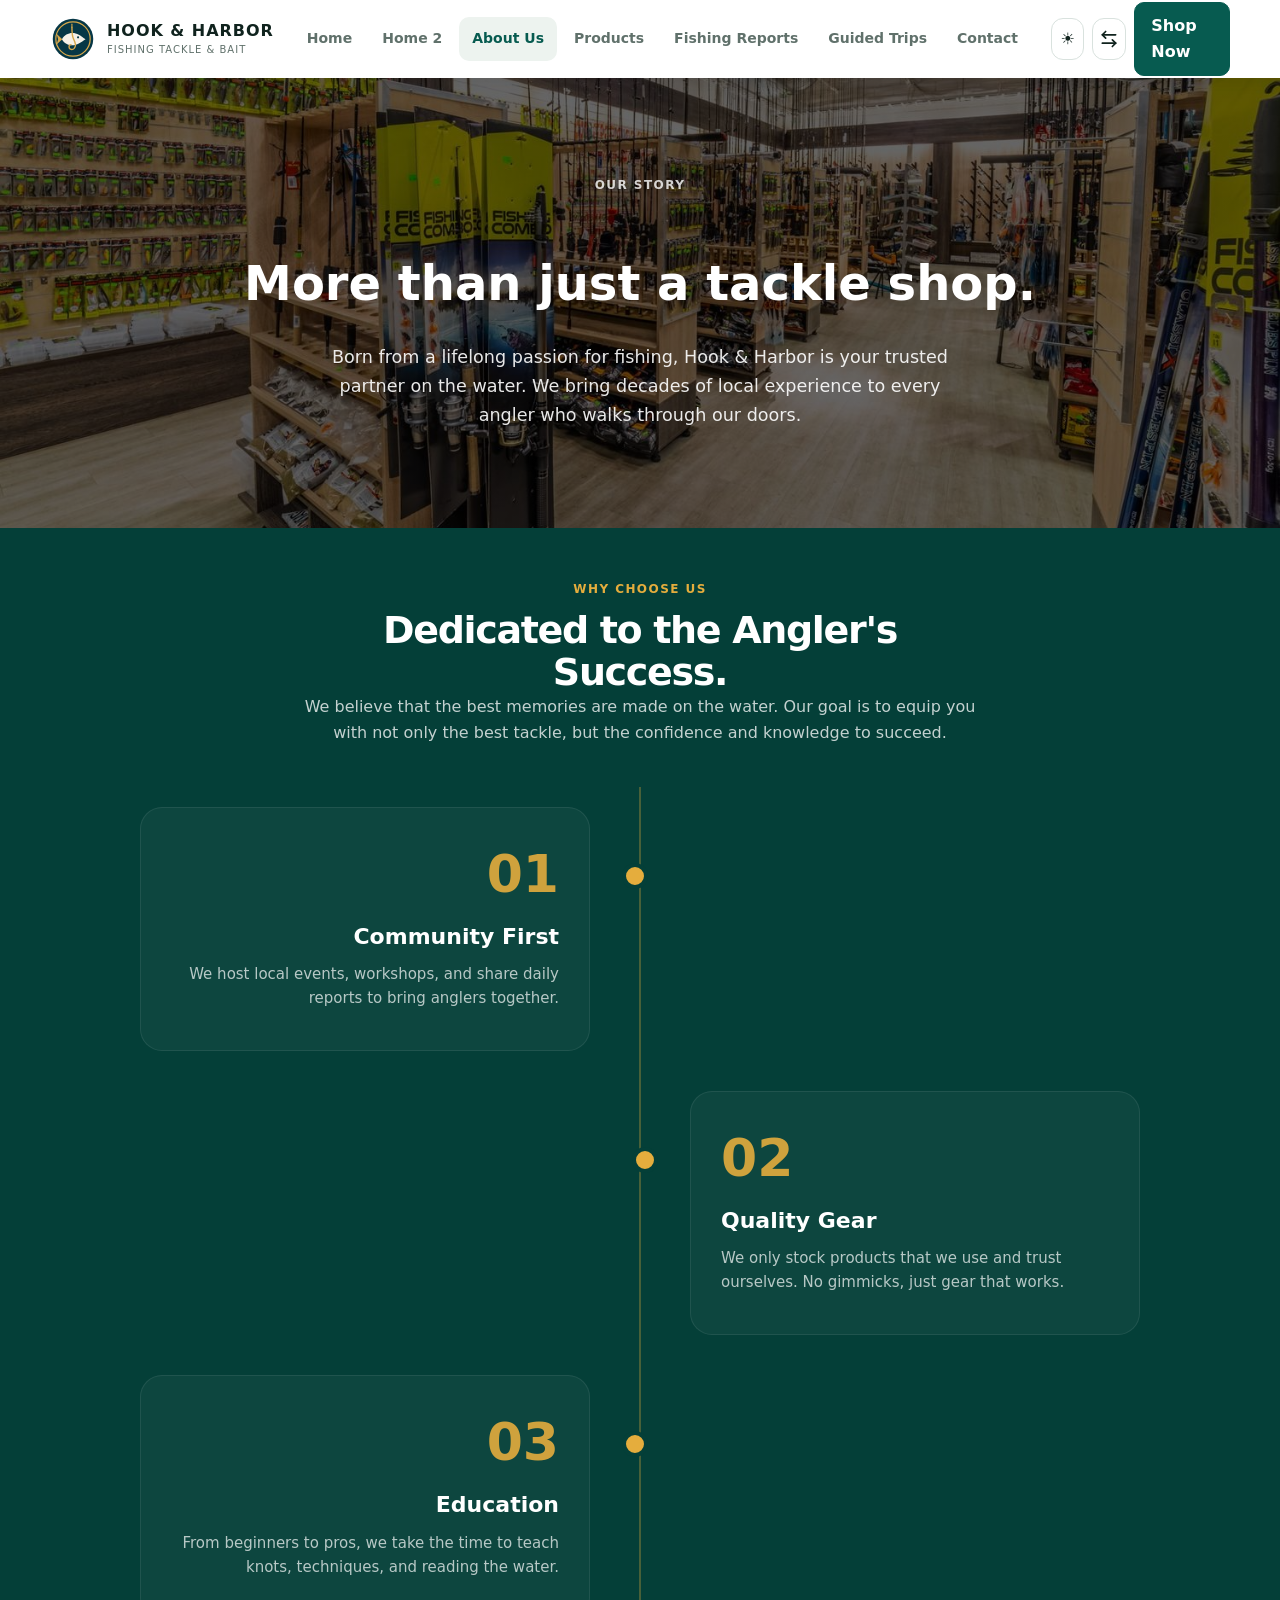
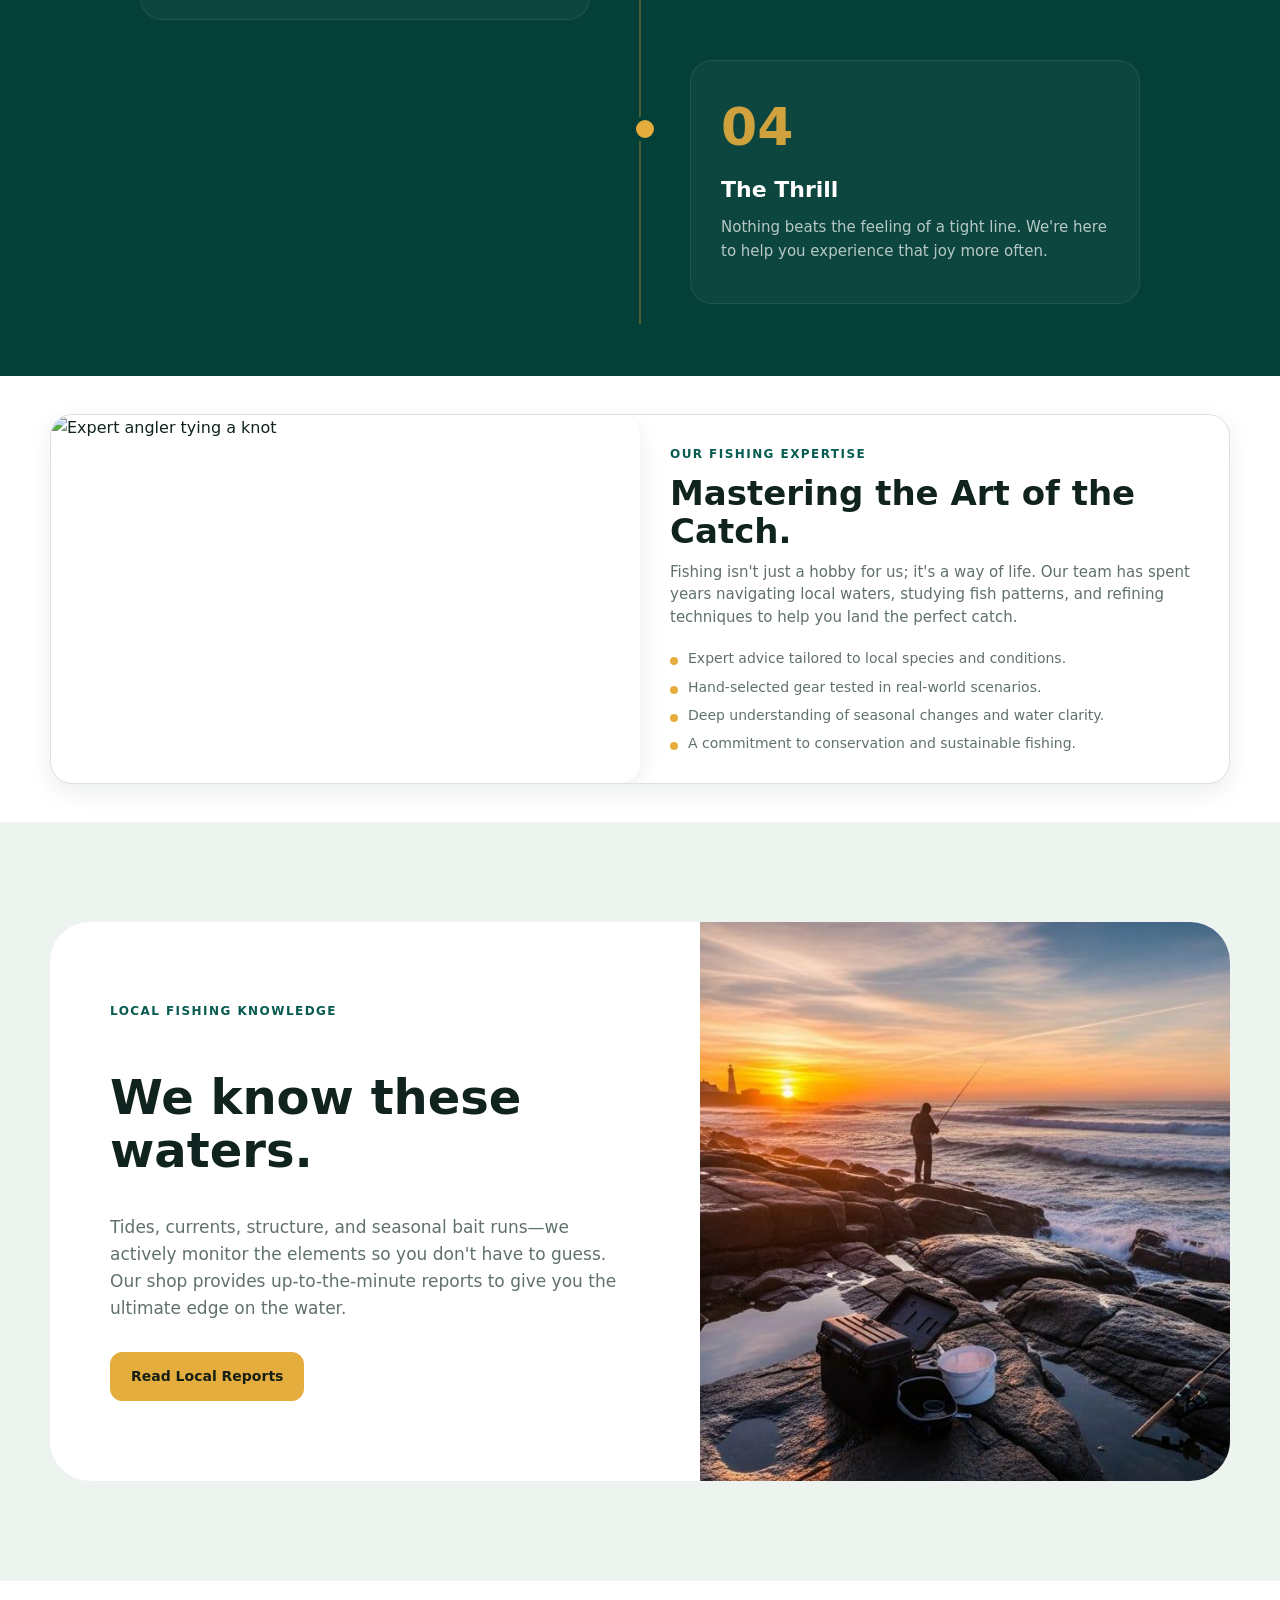
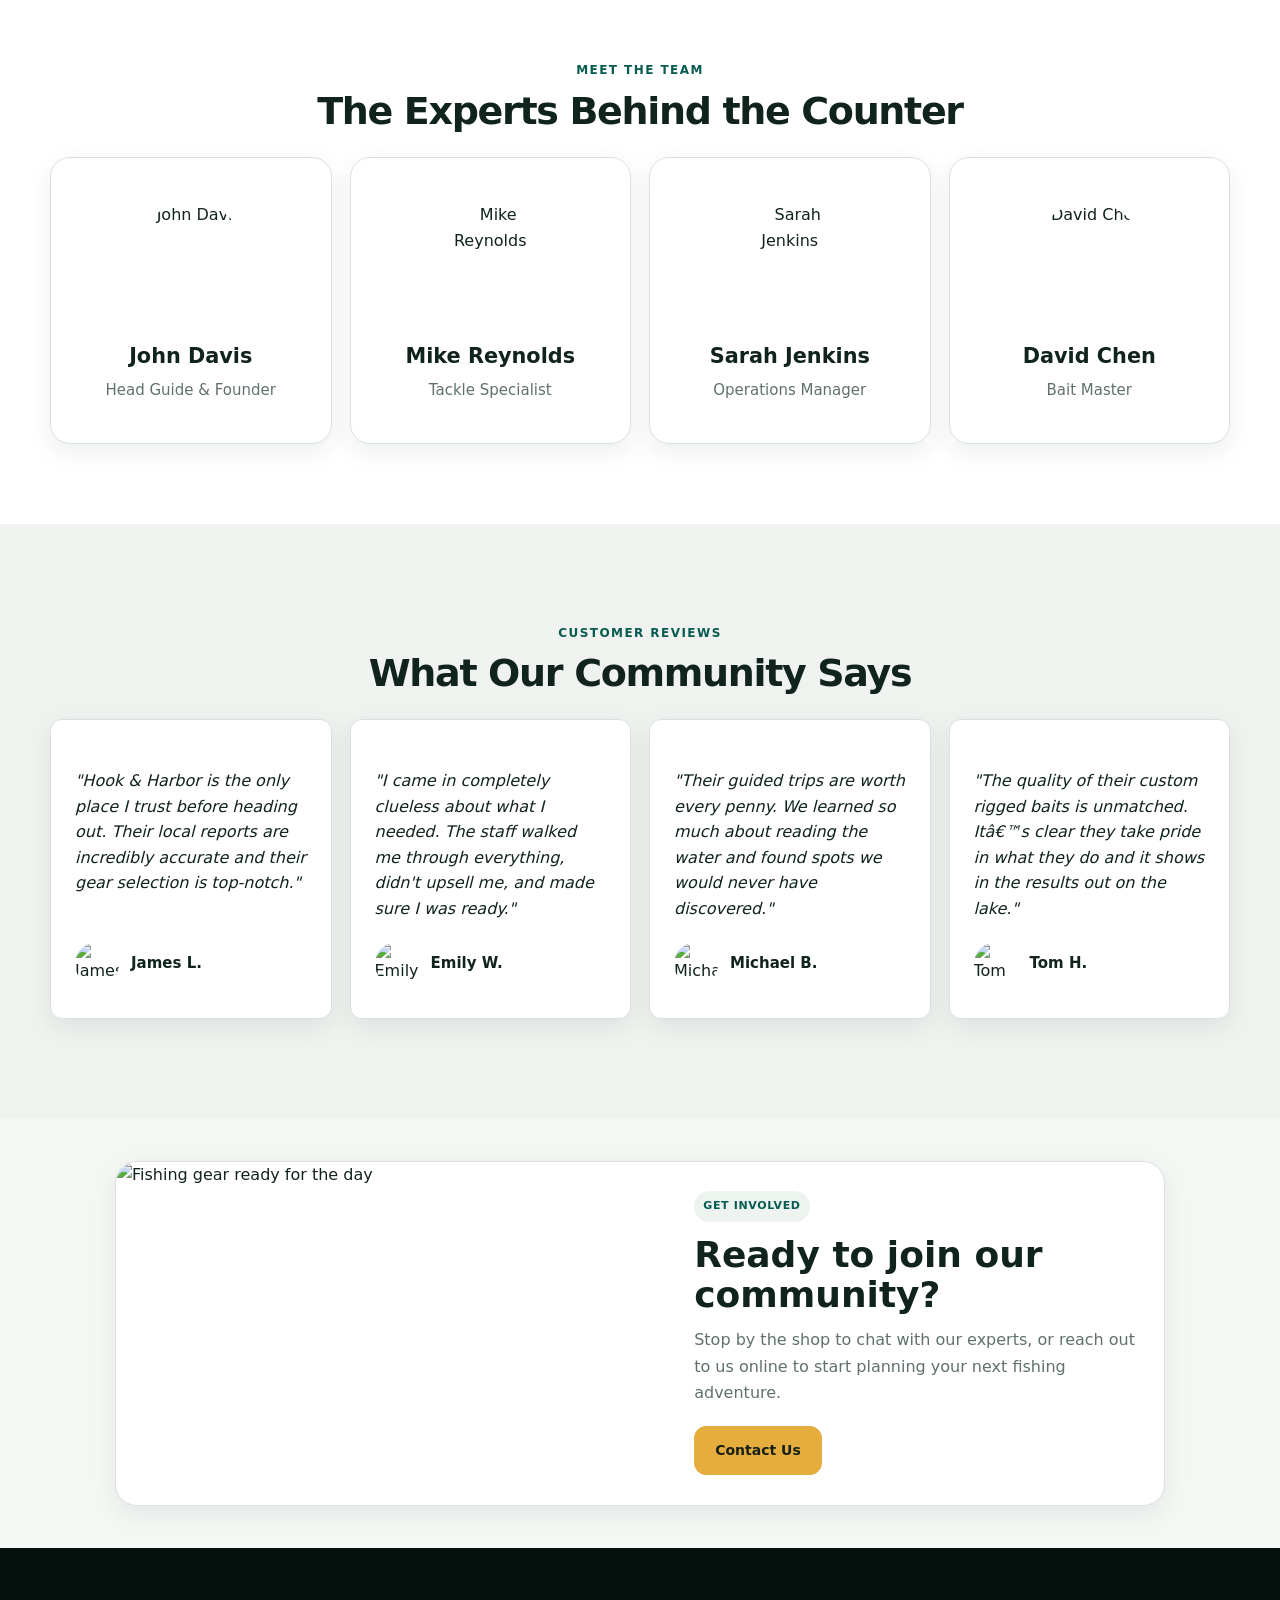
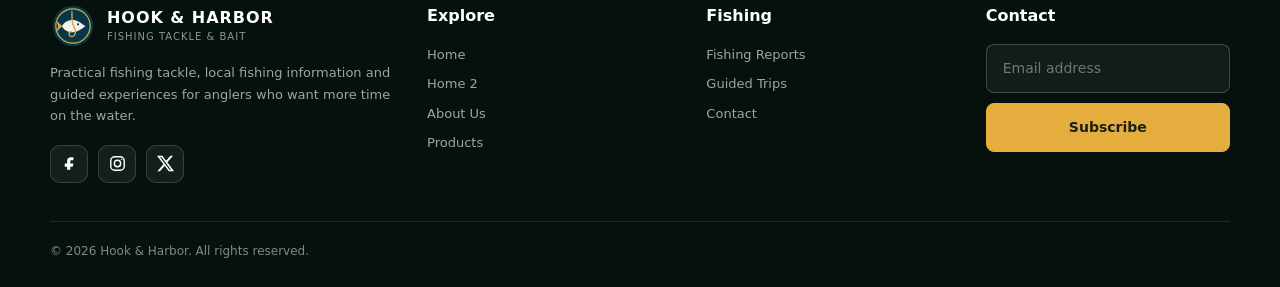
==== about.html @ 46f91a4d "third commit" ====
<!DOCTYPE html>
<html lang="en" dir="ltr">

<head>
    <link rel="icon" type="image/svg+xml" href="images/website-logo.png.svg">
  <meta charset="UTF-8">
  <meta name="viewport" content="width=device-width, initial-scale=1.0">
  <title>Hook & Harbor | Fishing Tackle & Bait Shop</title>
  <meta name="description"
    content="Hook & Harbor Fishing Tackle & Bait Shop &mdash; rods, reels, bait, tackle, local fishing reports and guided fishing trips.">
  <link rel="stylesheet" href="css/style.css?v=16">
  <style>
    /* Force hero section styling to bypass CSS cache */
    .hero {
      height: 100vh !important;
      min-height: 100vh !important;
    }

    .hero-content {
      text-align: center !important;
      margin: 0 auto !important;
    }

    .hero p {
      margin: 24px auto 0 !important;
    }

    .hero-actions {
      justify-content: center !important;
    }
  </style>
</head>

<body>
  <header class="site-header">

    <nav class="navbar container">
      <a class="logo" href="index.html" aria-label="Hook and Harbor home">
                <span class="logo-mark" style="background: transparent; box-shadow: none;">
          <img src="images/website-logo.png.svg" alt="Hook & Harbor Logo" style="width: 100%; height: 100%; object-fit: contain;">
        </span>
        <span class="logo-text">
          <strong>HOOK & HARBOR</strong>
          <small>Fishing Tackle & Bait</small>
        </span>
      </a>
      <div class="nav-links" id="navLinks">
        <div class="mobile-header">
          <a href="index.html" class="logo">
                    <span class="logo-mark" style="background: transparent; box-shadow: none;">
          <img src="images/website-logo.png.svg" alt="Hook & Harbor Logo" style="width: 100%; height: 100%; object-fit: contain;">
        </span>
            <span class="logo-text">
              <strong>HOOK & HARBOR</strong>
            </span>
          </a>
          <button class="icon-btn" id="closeMenuBtn" type="button" aria-label="Close navigation">
            <svg xmlns="http://www.w3.org/2000/svg" width="24" height="24" viewBox="0 0 24 24" fill="none" stroke="currentColor" stroke-width="2" stroke-linecap="round" stroke-linejoin="round"><line x1="18" y1="6" x2="6" y2="18"></line><line x1="6" y1="6" x2="18" y2="18"></line></svg>
          </button>
        </div>
        <a href="index.html">Home</a>
        <a href="home2.html">Home 2</a>
        <a href="about.html">About Us</a>
        <a href="products.html">Products</a>
        <a href="reports.html">Fishing Reports</a>
        <a href="trips.html">Guided Trips</a>
        <a href="contact.html">Contact</a>
              <div class="mobile-actions">
          <div class="mobile-theme-rtl">
            <button class="icon-btn themeToggleMobile" type="button" aria-label="Toggle theme">
              <span class="themeIconMobile">&#9728;</span>
            </button>
            <button class="icon-btn rtlToggleMobile" type="button" aria-label="Toggle RTL">
              <svg xmlns="http://www.w3.org/2000/svg" width="20" height="20" viewBox="0 0 24 24" fill="none" stroke="currentColor" stroke-width="2" stroke-linecap="round" stroke-linejoin="round"><path d="M8 3 4 7l4 4"/><path d="M4 7h16"/><path d="m16 21 4-4-4-4"/><path d="M20 17H4"/></svg>
            </button>
          </div>
          <a class="nav-cta" href="products.html">Shop Now</a>
        </div>
      </div>
      <div class="nav-actions">
        <button class="icon-btn" id="themeToggle" type="button" aria-label="Toggle theme">
          <span id="themeIcon">&#9728;</span>
        </button>
        <button class="icon-btn" id="rtlToggle" type="button" aria-label="Toggle RTL">
                    <svg xmlns="http://www.w3.org/2000/svg" width="20" height="20" viewBox="0 0 24 24" fill="none" stroke="currentColor" stroke-width="2" stroke-linecap="round" stroke-linejoin="round"><path d="M8 3 4 7l4 4"/><path d="M4 7h16"/><path d="m16 21 4-4-4-4"/><path d="M20 17H4"/></svg>
                </button>
        <a class="nav-cta" href="products.html">Shop Now</a>
        <button class="menu-btn" id="menuBtn" type="button" aria-label="Open navigation">
                    <svg xmlns="http://www.w3.org/2000/svg" width="24" height="24" viewBox="0 0 24 24" fill="none" stroke="currentColor" stroke-width="2" stroke-linecap="round" stroke-linejoin="round"><line x1="4" x2="20" y1="12" y2="12"/><line x1="4" x2="20" y1="6" y2="6"/><line x1="4" x2="20" y1="18" y2="18"/></svg>
                </button>
      </div>
    </nav>
  </header>
  <main>
    <section class="page active" id="about">
      <section class="section" style="background: linear-gradient(rgba(0,0,0,0.6), rgba(0,0,0,0.6)), url('images/about.png') center/cover; min-height: 450px; display: flex; align-items: center; justify-content: center; padding: 20px 0;">
        <div class="container">
          <div class="section-head center" style="margin-bottom: 0; max-width: 800px; margin-left: auto; margin-right: auto;">
            <div class="section-kicker" style="color: rgba(255,255,255,0.8);">Our Story</div>
            <h1 style="font-size: 3rem; margin-bottom: 20px; color: #fff;">More than just a tackle shop.</h1>
            <p style="font-size: 1.1rem; color: rgba(255,255,255,0.9);">
              Born from a lifelong passion for fishing, Hook & Harbor is your trusted partner on the water. We bring decades of local experience to every angler who walks through our doors.
            </p>
          </div>
        </div>
      </section>
      <!-- Section 1: Why Choose Us -->
      <section class="section feature-band">
        <div class="container">
          <div class="section-head" style="text-align: center;">
            <div class="section-kicker">Why Choose Us</div>
            <h2>Dedicated to the Angler's Success.</h2>
            <p style="max-width: 700px; margin: 0 auto;">
              We believe that the best memories are made on the water. Our goal is to equip you with not only the best tackle, but the confidence and knowledge to succeed.
            </p>
          </div>
          <div class="timeline">
            <div class="feature-card">
              <div class="feature-num">01</div>
              <h3>Community First</h3>
              <p>We host local events, workshops, and share daily reports to bring anglers together.</p>
            </div>
            <div class="feature-card">
              <div class="feature-num">02</div>
              <h3>Quality Gear</h3>
              <p>We only stock products that we use and trust ourselves. No gimmicks, just gear that works.</p>
            </div>
            <div class="feature-card">
              <div class="feature-num">03</div>
              <h3>Education</h3>
              <p>From beginners to pros, we take the time to teach knots, techniques, and reading the water.</p>
            </div>
            <div class="feature-card">
              <div class="feature-num">04</div>
              <h3>The Thrill</h3>
              <p>Nothing beats the feeling of a tight line. We're here to help you experience that joy more often.</p>
            </div>
          </div>
        </div>
      </section>

      <!-- Section 2: Our Fishing Expertise -->
      <section class="section compact" style="background: var(--surface);">
        <div class="container">
          <div class="split">
            <div class="split-media">
              <img src="https://images.pexels.com/photos/7657046/pexels-photo-7657046.jpeg?auto=compress&cs=tinysrgb&w=1400" alt="Expert angler tying a knot" loading="lazy" style="border-radius: 20px; box-shadow: var(--shadow-sm);">
            </div>
            <div class="split-content">
              <div class="section-kicker">Our Fishing Expertise</div>
              <h2>Mastering the Art of the Catch.</h2>
              <p>
                Fishing isn't just a hobby for us; it's a way of life. Our team has spent years navigating local waters, studying fish patterns, and refining techniques to help you land the perfect catch.
              </p>
              <ul class="list" style="margin-top: 20px;">
                <li>Expert advice tailored to local species and conditions.</li>
                <li>Hand-selected gear tested in real-world scenarios.</li>
                <li>Deep understanding of seasonal changes and water clarity.</li>
                <li>A commitment to conservation and sustainable fishing.</li>
              </ul>
            </div>
          </div>
        </div>
      </section>

      <!-- Section 3: Local Fishing Knowledge -->
      <section class="floating-promo-section">
        <div class="container">
            <div class="floating-promo-container">
                <div class="floating-promo-text">
                    <div class="section-kicker">Local Fishing Knowledge</div>
                    <h2>We know these waters.</h2>
                    <p>
                        Tides, currents, structure, and seasonal bait runs—we actively monitor the elements so you don't have to guess. Our shop provides up-to-the-minute reports to give you the ultimate edge on the water.
                    </p>
                    <a href="reports.html" class="btn btn-primary">Read Local Reports</a>
                </div>
                <div class="floating-promo-image">
                    <img src="images/Beautiful fishing spot.png" alt="Beautiful local fishing spot" loading="lazy">
                </div>
            </div>
        </div>
      </section>

      <!-- Section 4: Meet the Team -->
      <section class="section" style="padding-top: 80px; padding-bottom: 80px; background: var(--surface);">
        <div class="container">
          <div class="section-head center" style="text-align: center;">
            <div class="section-kicker">Meet the Team</div>
            <h2>The Experts Behind the Counter</h2>
          </div>
          <div class="grid grid-4">
            <div class="card" style="text-align: center; padding: 40px 20px; border-radius: 20px;">
              <img src="https://images.pexels.com/photos/2379004/pexels-photo-2379004.jpeg?auto=compress&cs=tinysrgb&w=300" alt="John Davis" style="width: 120px; height: 120px; border-radius: 50%; object-fit: cover; margin: 0 auto 20px; border: 4px solid var(--surface);">
              <h3 style="margin-bottom: 5px; font-size: 1.3rem;">John Davis</h3>
              <p style="color: var(--muted); font-size: 15px; margin: 0;">Head Guide & Founder</p>
            </div>
            <div class="card" style="text-align: center; padding: 40px 20px; border-radius: 20px;">
              <img src="https://images.pexels.com/photos/1222271/pexels-photo-1222271.jpeg?auto=compress&cs=tinysrgb&w=300" alt="Mike Reynolds" style="width: 120px; height: 120px; border-radius: 50%; object-fit: cover; margin: 0 auto 20px; border: 4px solid var(--surface);">
              <h3 style="margin-bottom: 5px; font-size: 1.3rem;">Mike Reynolds</h3>
              <p style="color: var(--muted); font-size: 15px; margin: 0;">Tackle Specialist</p>
            </div>
            <div class="card" style="text-align: center; padding: 40px 20px; border-radius: 20px;">
              <img src="https://images.pexels.com/photos/1181686/pexels-photo-1181686.jpeg?auto=compress&cs=tinysrgb&w=300" alt="Sarah Jenkins" style="width: 120px; height: 120px; border-radius: 50%; object-fit: cover; margin: 0 auto 20px; border: 4px solid var(--surface);">
              <h3 style="margin-bottom: 5px; font-size: 1.3rem;">Sarah Jenkins</h3>
              <p style="color: var(--muted); font-size: 15px; margin: 0;">Operations Manager</p>
            </div>
            <div class="card" style="text-align: center; padding: 40px 20px; border-radius: 20px;">
              <img src="https://images.pexels.com/photos/1681010/pexels-photo-1681010.jpeg?auto=compress&cs=tinysrgb&w=300" alt="David Chen" style="width: 120px; height: 120px; border-radius: 50%; object-fit: cover; margin: 0 auto 20px; border: 4px solid var(--surface);">
              <h3 style="margin-bottom: 5px; font-size: 1.3rem;">David Chen</h3>
              <p style="color: var(--muted); font-size: 15px; margin: 0;">Bait Master</p>
            </div>
          </div>
        </div>
      </section>
      <section class="section" style="padding-top: 100px; padding-bottom: 100px; background: rgba(0,0,0,0.02);">
        <div class="container">
           <div class="section-head" style="text-align:center;">
             <div class="section-kicker">Customer Reviews</div>
             <h2>What Our Community Says</h2>
           </div>
           <div class="grid grid-4">
             <div class="card" style="padding:32px 24px; display:flex; flex-direction:column; justify-content:space-between; border-radius:12px;">
                <p style="font-style:italic; font-size:16px; margin-bottom:20px; line-height:1.6;">"Hook & Harbor is the only place I trust before heading out. Their local reports are incredibly accurate and their gear selection is top-notch."</p>
                <div style="display:flex; align-items:center; gap:12px;">
                   <img src="https://randomuser.me/api/portraits/men/32.jpg" alt="James L." style="width:44px; height:44px; border-radius:50%; object-fit:cover;">
                   <strong style="font-size:15px; color:var(--text); margin:0;">James L.</strong>
                </div>
             </div>
             <div class="card" style="padding:32px 24px; display:flex; flex-direction:column; justify-content:space-between; border-radius:12px;">
                <p style="font-style:italic; font-size:16px; margin-bottom:20px; line-height:1.6;">"I came in completely clueless about what I needed. The staff walked me through everything, didn't upsell me, and made sure I was ready."</p>
                <div style="display:flex; align-items:center; gap:12px;">
                   <img src="https://randomuser.me/api/portraits/women/44.jpg" alt="Emily W." style="width:44px; height:44px; border-radius:50%; object-fit:cover;">
                   <strong style="font-size:15px; color:var(--text); margin:0;">Emily W.</strong>
                </div>
             </div>
             <div class="card" style="padding:32px 24px; display:flex; flex-direction:column; justify-content:space-between; border-radius:12px;">
                <p style="font-style:italic; font-size:16px; margin-bottom:20px; line-height:1.6;">"Their guided trips are worth every penny. We learned so much about reading the water and found spots we would never have discovered."</p>
                <div style="display:flex; align-items:center; gap:12px;">
                   <img src="https://randomuser.me/api/portraits/men/46.jpg" alt="Michael B." style="width:44px; height:44px; border-radius:50%; object-fit:cover;">
                   <strong style="font-size:15px; color:var(--text); margin:0;">Michael B.</strong>
                </div>
             </div>
             <div class="card" style="padding:32px 24px; display:flex; flex-direction:column; justify-content:space-between; border-radius:12px;">
                <p style="font-style:italic; font-size:16px; margin-bottom:20px; line-height:1.6;">"The quality of their custom rigged baits is unmatched. Itâ€™s clear they take pride in what they do and it shows in the results out on the lake."</p>
                <div style="display:flex; align-items:center; gap:12px;">
                   <img src="https://randomuser.me/api/portraits/men/22.jpg" alt="Tom H." style="width:44px; height:44px; border-radius:50%; object-fit:cover;">
                   <strong style="font-size:15px; color:var(--text); margin:0;">Tom H.</strong>
                </div>
             </div>
           </div>
        </div>
      </section>
      <section class="section related-section">
        <div class="container">
          <div class="related-card">
            <div class="related-media">
              <img src="https://images.pexels.com/photos/5537698/pexels-photo-5537698.jpeg?auto=compress&cs=tinysrgb&w=1400" alt="Fishing gear ready for the day" loading="lazy">
            </div>
            <div class="related-content">
              <span class="tag">Get Involved</span>
              <h3>Ready to join our community?</h3>
              <p>Stop by the shop to chat with our experts, or reach out to us online to start planning your next fishing adventure.</p>
              <a class="btn btn-primary" href="contact.html">Contact Us</a>
            </div>
          </div>
        </div>
      </section>
    </section>
  </main>
  <!-- =========================================================
FOOTER
========================================================= -->
  <footer>
    <div class="container">
      <div class="footer-grid">
        <div>
          <div class="logo">
                    <span class="logo-mark" style="background: transparent; box-shadow: none;">
          <img src="images/website-logo.png.svg" alt="Hook & Harbor Logo" style="width: 100%; height: 100%; object-fit: contain;">
        </span>
            <span class="logo-text">
              <strong>HOOK & HARBOR</strong>
              <small style="color:rgba(255,255,255,.55)">
                Fishing Tackle & Bait
              </small>
            </span>
          </div>
          <p>
            Practical fishing tackle, local fishing information and guided
            experiences for anglers who want more time on the water.
          </p>
          <div class="footer-social" aria-label="Social media links">
            <a href="https://www.facebook.com/" target="_blank" rel="noopener noreferrer" aria-label="Facebook"
              title="Facebook">
              <svg viewBox="0 0 24 24" aria-hidden="true">
                <path d="M14 8h3V4h-3c-3.3 0-5 1.9-5 5v3H6v4h3v4h4v-4h3l1-4h-4V9c0-.7.3-1 1-1Z" />
              </svg>
            </a>
            <a href="https://www.instagram.com/" target="_blank" rel="noopener noreferrer" aria-label="Instagram"
              title="Instagram">
              <svg viewBox="0 0 24 24" aria-hidden="true">
                <rect x="3.5" y="3.5" width="17" height="17" rx="5" />
                <circle cx="12" cy="12" r="4" />
                <circle cx="17.4" cy="6.7" r="1" fill="currentColor" stroke="none" />
              </svg>
            </a>
                          <a href="https://x.com/" target="_blank" rel="noopener noreferrer" aria-label="X"
                title="X">
                <svg viewBox="0 0 24 24" aria-hidden="true" fill="currentColor">
                  <path d="M18.244 2.25h3.308l-7.227 8.26 8.502 11.24H16.17l-5.214-6.817L4.99 21.75H1.68l7.73-8.835L1.254 2.25H8.08l4.713 6.231zm-1.161 17.52h1.833L7.084 4.126H5.117z" />
                </svg>
              </a>
          </div>
        </div>
        <div>
          <h4>Explore</h4>
          <div class="footer-links">
            <a href="index.html">Home</a>
            <a href="home2.html">Home 2</a>
            <a href="about.html">About Us</a>
            <a href="products.html">Products</a>
          </div>
        </div>
        <div>
          <h4>Fishing</h4>
          <div class="footer-links">
            <a href="reports.html">Fishing Reports</a>
            <a href="trips.html">Guided Trips</a>
            <a href="contact.html">Contact</a>
          </div>
        </div>
        <div>
          <h4>Contact</h4>
            <form class="footer-newsletter" onsubmit="event.preventDefault();" style="display: flex; flex-direction: column; gap: 10px; margin-top: 14px;">
              <input type="email" placeholder="Email address" required style="padding: 12px 16px; border-radius: 8px; border: 1px solid rgba(255,255,255,0.2); background: rgba(255,255,255,0.05); color: #fff; outline: none; width: 100%; font-size: 14px;">
              <button type="submit" class="btn btn-primary" style="width: 100%; border-radius: 8px; padding: 12px; justify-content: center; font-size: 14px;">Subscribe</button>
            </form>
        </div>
      </div>
      <div class="footer-bottom">
        <span>
          &copy; 2026 Hook & Harbor. All rights reserved.
        </span>
        <button class="back-to-top" id="backToTop" type="button" aria-label="" style="display: flex; align-items: center; justify-content: center;">
          <svg xmlns="http://www.w3.org/2000/svg" width="16" height="16" viewBox="0 0 24 24" fill="none" stroke="currentColor" stroke-width="2" stroke-linecap="round" stroke-linejoin="round" style=" transition: transform 0.3s ease;" class="top-arrow-icon"><line x1="12" y1="19" x2="12" y2="5"></line><polyline points="5 12 12 5 19 12"></polyline></svg> 
        </button>
      </div>
    </div>
  </footer>
  <div class="toast" id="toast"></div>
  <script src="js/script.js"></script>
</body>
</html>
---- css/style.css ----
:root {
    --bg: #f5f7f5;
    --surface: #ffffff;
    --surface-2: #edf3ef;
    --ink: #10231e;
    --muted: #60716b;
    --line: #d9e2de;
    --brand: #075b50;
    --brand-2: #0d7a6b;
    --brand-dark: #043f38;
    --accent: #e5ad3d;
    --accent-dark: #b98218;
    --hero-overlay: rgba(3, 25, 21, .68);
    --shadow: 0 18px 50px rgba(9, 39, 31, .10);
    --shadow-sm: 0 8px 24px rgba(9, 39, 31, .08);
    --radius: 22px;
    --radius-sm: 14px;
    --max: 1180px;
}

html.dark {
    --bg: #081411;
    --surface: #10201b;
    --surface-2: #142a23;
    --ink: #f4faf7;
    --muted: #aabbb5;
    --line: #294139;
    --brand: #39a996;
    --brand-2: #48c0ab;
    --brand-dark: #083e35;
    --accent: #e8b84f;
    --accent-dark: #d39c2e;
    --hero-overlay: rgba(0, 0, 0, .62);
    --shadow: 0 18px 50px rgba(0, 0, 0, .28);
    --shadow-sm: 0 8px 24px rgba(0, 0, 0, .22);
}

* {
    box-sizing: border-box;
}

html {
    scroll-behavior: smooth;
}

body {
    margin: 0;
    background: var(--bg);
    color: var(--ink);
    font-family:
        Inter,
        ui-sans-serif,
        system-ui,
        -apple-system,
        BlinkMacSystemFont,
        "Segoe UI",
        sans-serif;
    line-height: 1.65;
}

img {
    display: block;
    width: 100%;
    max-width: 100%;
    border: 0;
}

button,
input,
textarea,
select {
    font: inherit;
}

button,
a {
    -webkit-tap-highlight-color: transparent;
}

a {
    color: inherit;
    text-decoration: none;
}

.container {
    width: min(var(--max), calc(100% - 40px));
    margin-inline: auto;
}

.site-header {
    position: sticky;
    top: 0;
    z-index: 1000;
    background: var(--surface);
    backdrop-filter: none;
    -webkit-backdrop-filter: none;
    border-bottom: none;
}

.topbar {
    background: var(--brand-dark);
    color: #fff;
    font-size: 13px;
}

.topbar-inner {
    min-height: 38px;
    display: flex;
    align-items: center;
    justify-content: space-between;
    gap: 18px;
}

.topbar span {
    opacity: .94;
}

.navbar {
    min-height: 78px;
    display: flex;
    align-items: center;
    justify-content: space-between;
    gap: 20px;
}

.logo {
    display: flex;
    align-items: center;
    gap: 11px;
    min-width: max-content;
}

.logo-mark {
    width: 46px;
    height: 46px;
    border-radius: 14px;
    background: var(--brand);
    display: grid;
    place-items: center;
    box-shadow: var(--shadow-sm);
    flex: none;
}

.logo-mark svg {
    width: 29px;
    height: 29px;
    fill: none;
    stroke: #fff;
    stroke-width: 2.3;
    stroke-linecap: round;
    stroke-linejoin: round;
}

.logo-text {
    display: flex;
    flex-direction: column;
    line-height: 1.05;
}

.logo-text strong {
    font-size: 16px;
    letter-spacing: .06em;
}

.logo-text small {
    margin-top: 5px;
    color: var(--muted);
    font-size: 10px;
    letter-spacing: .1em;
    text-transform: uppercase;
}

.nav-links {
    display: flex;
    align-items: center;
    justify-content: center;
    gap: 4px;
}

.nav-links a {
    min-height: 42px;
    padding: 10px 13px;
    border-radius: 10px;
    color: var(--muted);
    font-size: 14px;
    font-weight: 700;
    display: inline-flex;
    align-items: center;
    justify-content: center;
    white-space: nowrap;
    transition: .2s ease;
}

.nav-cta {
    min-height: 42px;
    padding: 10px 16px !important;
    border-radius: 10px;
    background: var(--brand);
    color: #fff !important;
    border: 1px solid var(--brand);
    font-weight: 800 !important;
}

.nav-cta:hover,
.nav-cta.active {
    background: var(--brand-2) !important;
    color: #fff !important;
}

.nav-links a:hover,
.nav-links a.active {
    color: var(--brand);
    background: var(--surface-2);
}

.nav-actions {
    display: flex;
    align-items: center;
    gap: 8px;
}

.icon-btn,
.menu-btn {
    width: 42px;
    height: 42px;
    border: 1px solid var(--line);
    background: var(--surface);
    color: var(--ink);
    border-radius: 12px;
    cursor: pointer;
    display: grid;
    place-items: center;
    transition: .2s ease;
}

.icon-btn:hover,
.menu-btn:hover {
    border-color: var(--brand);
    color: var(--brand);
    transform: translateY(-1px);
}

.menu-btn {
    display: none;
}

.page {
    display: block;
}

.hero {
    min-height: calc(100vh - 117px);
    position: relative;
    display: flex;
    align-items: center;
    overflow: hidden;
    isolation: isolate;
}

.hero-image {
    position: absolute;
    inset: 0;
    width: 100%;
    height: 100%;
    object-fit: cover;
    object-position: center;
    z-index: -2;
}

.hero::after {
    content: "";
    position: absolute;
    inset: 0;
    background:
        linear-gradient(90deg,
            var(--hero-overlay) 0%,
            rgba(0, 0, 0, .40) 52%,
            rgba(0, 0, 0, .20) 100%);
    z-index: -1;
}

.hero-content {
    width: min(760px, 100%);
    color: #fff;
    padding: 90px 0;
    text-align: center;
    margin-inline: auto;
}

.eyebrow {
    display: inline-flex;
    align-items: center;
    gap: 8px;
    color: var(--accent);
    text-transform: uppercase;
    font-weight: 800;
    font-size: 12px;
    letter-spacing: .12em;
    margin-bottom: 15px;
}

.eyebrow::before {
    content: "";
    width: 28px;
    height: 2px;
    background: currentColor;
}

.hero h1 {
    margin: 0;
    max-width: 760px;
    font-size: clamp(42px, 6vw, 78px);
    line-height: .98;
    letter-spacing: -.045em;
    color: #fff;
}

.hero p {
    max-width: 650px;
    margin: 24px auto 0;
    color: rgba(255, 255, 255, .9);
    font-size: 18px;
}

.hero-actions {
    display: flex;
    flex-wrap: wrap;
    justify-content: center;
    gap: 12px;
    margin-top: 30px;
}

.btn {
    min-height: 48px;
    padding: 12px 20px;
    border-radius: 12px;
    border: 1px solid transparent;
    display: inline-flex;
    align-items: center;
    justify-content: center;
    text-align: center;
    font-size: 14px;
    font-weight: 800;
    cursor: pointer;
    transition: .22s ease;
}

.btn:hover {
    transform: translateY(-2px);
}

.btn-primary {
    background: var(--accent);
    color: #182016;
    border-color: var(--accent);
}

.btn-primary:hover {
    background: #f0c45e;
}

.btn-secondary {
    background: #fff;
    color: #17302a;
    border-color: #fff;
}

.btn-secondary:hover {
    background: #f0f4f2;
    color: #10231e;
}

/*
Important fix from FIX.docx:
Secondary button text must remain visible on white theme.
The hero secondary button is always white with dark text.
*/
.hero .btn-secondary {
    color: #17302a !important;
    background: #fff !important;
    border-color: #fff !important;
    text-shadow: none !important;
}

.hero .btn-secondary:hover {
    color: #10231e !important;
    background: #f2f6f4 !important;
}

.section {
    padding: 88px 0;
}

.section.compact {
    padding: 65px 0;
}

.section-head {
    max-width: 720px;
    margin-bottom: 36px;
}

.section-head.center {
    margin-inline: auto;
    text-align: center;
}

.section-kicker {
    color: var(--brand);
    text-transform: uppercase;
    font-size: 12px;
    letter-spacing: .12em;
    font-weight: 900;
    margin-bottom: 9px;
}

.section-head h2 {
    margin: 0;
    font-size: clamp(30px, 4vw, 48px);
    line-height: 1.08;
    letter-spacing: -.035em;
}

.section-head p {
    color: var(--muted);
    margin: 14px 0 0;
}

.grid {
    display: grid;
    gap: 22px;
}

.grid-2 {
    grid-template-columns: repeat(2, minmax(0, 1fr));
}

.grid-3 {
    grid-template-columns: repeat(3, minmax(0, 1fr));
}

.grid-4 {
    grid-template-columns: repeat(4, minmax(0, 1fr));
}

.card {
    min-width: 0;
    background: var(--surface);
    border: 1px solid var(--line);
    border-radius: var(--radius);
    overflow: hidden;
    box-shadow: var(--shadow-sm);
}

.card-media {
    position: relative;
    overflow: hidden;
    background: var(--surface-2);
}

.card-media.ratio-4-3 {
    aspect-ratio: 4/3;
}

.card-media.ratio-16-10 {
    aspect-ratio: 16/10;
}

.card-media.ratio-1-1 {
    aspect-ratio: 1/1;
}

.card-media img {
    width: 100%;
    height: 100%;
    object-fit: cover;
    object-position: center;
    transition: transform .5s ease;
}

.card:hover .card-media img {
    transform: scale(1.045);
}

.card-body {
    height: 100%;
    display: flex;
    flex-direction: column;
    padding: 24px;
}

.card-body h3 {
    margin: 0;
    font-size: 21px;
    line-height: 1.2;
    color: var(--ink);
}

/* Keep card text readable in the white theme and inside colored sections. */
.card-body p {
    color: var(--muted) !important;
}

.feature-band .card-body h3 {
    color: var(--ink) !important;
}

.card-body p {
    color: var(--muted);
    margin: 11px 0 0;
}

.card-actions {
    display: flex;
    flex-wrap: wrap;
    gap: 9px;
    margin-top: auto;
    padding-top: 20px;
}

.card-actions .btn {
    min-height: 42px;
    padding: 9px 15px;
}

.tag {
    display: inline-flex;
    width: max-content;
    margin-bottom: 13px;
    padding: 6px 9px;
    border-radius: 999px;
    background: var(--surface-2);
    color: var(--brand);
    font-size: 11px;
    font-weight: 900;
    letter-spacing: .06em;
    text-transform: uppercase;
}

.split {
    display: grid;
    grid-template-columns: minmax(0, 1fr) minmax(0, 1fr);
    min-height: 440px;
    border-radius: var(--radius);
    overflow: hidden;
    border: 1px solid var(--line);
    background: var(--surface);
    box-shadow: var(--shadow-sm);
}

.split-media {
    min-height: 420px;
}

.split-media img {
    width: 100%;
    height: 100%;
    object-fit: cover;
}

.split-content {
    padding: 55px;
    display: flex;
    flex-direction: column;
    justify-content: center;
}

.split-content h2 {
    margin: 0;
    font-size: clamp(29px, 3.8vw, 46px);
    line-height: 1.08;
}

.split-content p {
    color: var(--muted);
    margin: 17px 0 0;
}

.list {
    list-style: none;
    margin: 25px 0 0;
    padding: 0;
    display: grid;
    gap: 12px;
}

.list li {
    display: flex;
    gap: 10px;
    align-items: flex-start;
    color: var(--muted);
}

.list li::before {
    content: "";
    width: 8px;
    height: 8px;
    border-radius: 50%;
    background: var(--accent);
    margin-top: 9px;
    flex: none;
}

.stats {
    display: grid;
    grid-template-columns: repeat(4, minmax(0, 1fr));
    gap: 1px;
    border: 1px solid var(--line);
    background: var(--line);
    border-radius: 18px;
    overflow: hidden;
}

.stat {
    background: var(--surface);
    padding: 25px;
    text-align: center;
}

.stat strong {
    display: block;
    font-size: 31px;
    color: var(--brand);
    line-height: 1;
}

.stat span {
    display: block;
    margin-top: 8px;
    color: var(--muted);
    font-size: 13px;
}

.feature-band {
    background: var(--brand-dark);
    color: #fff;
}

.feature-band .section-head h2,
.feature-band .section-head p {
    color: #fff;
}

.feature-band .section-head p {
    opacity: .76;
}

.feature-band .section-kicker {
    color: var(--accent);
}

.cta {
    position: relative;
    overflow: hidden;
    min-height: 410px;
    border-radius: 28px;
    display: flex;
    align-items: center;
    background: #073e36;
    color: #fff;
}

.cta img {
    position: absolute;
    inset: 0;
    width: 100%;
    height: 100%;
    object-fit: cover;
    opacity: .42;
}

.cta::after {
    content: "";
    position: absolute;
    inset: 0;
    background: linear-gradient(90deg, rgba(3, 29, 24, .9), rgba(3, 29, 24, .42));
}

.cta-content {
    position: relative;
    z-index: 1;
    width: min(700px, 100%);
    padding: 60px;
}

.cta-content h2 {
    margin: 0;
    font-size: clamp(30px, 4vw, 48px);
    line-height: 1.05;
}

.cta-content p {
    color: rgba(255, 255, 255, .82);
    margin: 16px 0 0;
}

.gallery {
    display: grid;
    grid-template-columns: repeat(4, minmax(0, 1fr));
    gap: 14px;
}

.gallery-item {
    aspect-ratio: 1/1;
    border-radius: 18px;
    overflow: hidden;
}

.gallery-item img {
    width: 100%;
    height: 100%;
    object-fit: cover;
    transition: .45s ease;
}

.gallery-item:hover img {
    transform: scale(1.06);
}

.gallery-item.tall {
    grid-row: span 2;
    aspect-ratio: auto;
}

.report-card {
    display: flex;
    flex-direction: column;
    height: 100%;
}

.report-top {
    padding: 22px 22px 0;
    display: flex;
    align-items: center;
    justify-content: space-between;
    gap: 15px;
}

.report-condition {
    padding: 7px 10px;
    background: #e7f4ef;
    color: #08705e;
    border-radius: 999px;
    font-size: 11px;
    font-weight: 900;
}

html.dark .report-condition {
    background: #153d34;
    color: #69d4bd;
}

.report-body {
    padding: 20px 22px 24px;
    display: flex;
    flex-direction: column;
    flex: 1;
}

.report-body h3 {
    margin: 0;
    font-size: 21px;
}

.report-body p {
    color: var(--muted);
    margin: 9px 0 0;
}

.report-meta {
    display: grid;
    grid-template-columns: repeat(3, 1fr);
    gap: 8px;
    margin-top: 18px;
}

.report-meta div {
    padding: 10px;
    border: 1px solid var(--line);
    border-radius: 11px;
    text-align: center;
}

.report-meta strong {
    display: block;
    font-size: 14px;
}

.report-meta span {
    color: var(--muted);
    font-size: 10px;
}

.filter-bar {
    display: flex;
    flex-wrap: wrap;
    gap: 8px;
    margin-bottom: 28px;
}

.filter-btn {
    border: 1px solid var(--line);
    background: var(--surface);
    color: var(--muted);
    border-radius: 999px;
    padding: 9px 15px;
    cursor: pointer;
    font-size: 13px;
    font-weight: 800;
}

.filter-btn.active,
.filter-btn:hover {
    background: var(--brand);
    border-color: var(--brand);
    color: #fff;
}

.product-price {
    margin-top: 16px;
    font-weight: 900;
    font-size: 20px;
    color: var(--brand);
}

.contact-grid {
    display: grid;
    grid-template-columns: minmax(0, .8fr) minmax(0, 1.2fr);
    gap: 24px;
}

.contact-info {
    display: grid;
    gap: 14px;
}

.contact-card {
    background: var(--surface);
    border: 1px solid var(--line);
    border-radius: 18px;
    padding: 22px;
    display: grid;
    grid-template-columns: 46px minmax(0, 1fr);
    gap: 15px;
    align-items: start;
}

.contact-icon {
    width: 46px;
    height: 46px;
    border-radius: 13px;
    background: var(--surface-2);
    color: var(--brand);
    display: grid;
    place-items: center;
    font-weight: 900;
    font-size: 12px;
}

.contact-card h3 {
    margin: 0;
    font-size: 16px;
}

.contact-card p,
.contact-card a {
    color: var(--muted);
    margin: 5px 0 0;
    font-size: 14px;
}

.contact-card a:hover {
    color: var(--brand);
}

.form-card {
    background: var(--surface);
    border: 1px solid var(--line);
    border-radius: 22px;
    padding: 30px;
    box-shadow: var(--shadow-sm);
}

.form-grid {
    display: grid;
    grid-template-columns: repeat(2, minmax(0, 1fr));
    gap: 15px;
}

.field {
    display: grid;
    gap: 7px;
}

.field.full {
    grid-column: 1/-1;
}

.field label {
    font-size: 12px;
    font-weight: 900;
}

.field input,
.field textarea,
.field select {
    width: 100%;
    border: 1px solid var(--line);
    background: var(--bg);
    color: var(--ink);
    border-radius: 12px;
    padding: 12px 13px;
    outline: none;
}

.field textarea {
    min-height: 145px;
    resize: vertical;
}

.field input:focus,
.field textarea:focus,
.field select:focus {
    border-color: var(--brand);
    box-shadow: 0 0 0 3px color-mix(in srgb, var(--brand) 15%, transparent);
}

.map-wrap {
    margin-top: 26px;
    border-radius: 22px;
    overflow: hidden;
    border: 1px solid var(--line);
    background: var(--surface);
    box-shadow: var(--shadow-sm);
}

.map-wrap iframe {
    width: 100%;
    height: 430px;
    border: 0;
    display: block;
}

.hours {
    display: grid;
    gap: 8px;
    margin-top: 14px;
}

.hours-row {
    display: flex;
    align-items: center;
    justify-content: space-between;
    gap: 15px;
    padding: 9px 0;
    border-bottom: 1px solid var(--line);
    color: var(--muted);
    font-size: 13px;
}

.hours-row:last-child {
    border-bottom: 0;
}

footer {
    background: #06100d;
    color: #fff;
    padding: 55px 0 25px;
}

.footer-grid {
    display: grid;
    grid-template-columns: 1.4fr repeat(3, 1fr);
    gap: 35px;
}

footer h3,
footer h4 {
    margin: 0;
}

footer p,
footer a {
    color: rgba(255, 255, 255, .62);
    font-size: 13px;
}

footer a:hover {
    color: #fff;
}

.footer-social {
    display: flex;
    align-items: center;
    gap: 10px;
    margin-top: 18px;
}

.footer-social a {
    width: 38px;
    height: 38px;
    display: grid;
    place-items: center;
    border: 1px solid rgba(255, 255, 255, .16);
    border-radius: 10px;
    color: #fff;
    background: rgba(255, 255, 255, .06);
    transition: .2s ease;
}

.footer-social a:hover {
    background: rgba(255, 255, 255, .14);
    transform: translateY(-2px);
}

.footer-social svg {
    width: 19px;
    height: 19px;
    fill: none;
    stroke: currentColor;
    stroke-width: 1.8;
    stroke-linecap: round;
    stroke-linejoin: round;
}

.footer-social a:first-child svg,
.footer-social a:last-child svg {
    fill: currentColor;
    stroke: none;
}

.back-to-top {
    position: fixed;
    bottom: 30px;
    right: 30px;
    width: 50px;
    height: 50px;
    border: none;
    border-radius: 50%;
    background: var(--brand);
    color: #fff;
    display: flex;
    align-items: center;
    justify-content: center;
    cursor: pointer;
    transition: .3s ease;
    z-index: 9999;
    box-shadow: 0 4px 16px rgba(0,0,0,0.2);
}

.back-to-top:hover {
    background: var(--brand-dark);
    transform: translateY(-2px);
}

.footer-links {
    display: grid;
    gap: 8px;
    margin-top: 14px;
}

.footer-bottom {
    border-top: 1px solid rgba(255, 255, 255, .1);
    margin-top: 38px;
    padding-top: 20px;
    display: flex;
    justify-content: space-between;
    gap: 15px;
    flex-wrap: wrap;
    color: rgba(255, 255, 255, .5);
    font-size: 12px;
}

.toast {
    position: fixed;
    right: 20px;
    bottom: 20px;
    z-index: 2000;
    max-width: 360px;
    padding: 14px 17px;
    border-radius: 13px;
    background: #10231e;
    color: #fff;
    box-shadow: 0 15px 45px rgba(0, 0, 0, .25);
    transform: translateY(30px);
    opacity: 0;
    pointer-events: none;
    transition: .25s ease;
}

.toast.show {
    transform: translateY(0);
    opacity: 1;
}

.empty-state {
    display: none;
    text-align: center;
    padding: 50px 20px;
    color: var(--muted);
}

[dir="rtl"] .hero::after {
    background:
        linear-gradient(270deg,
            var(--hero-overlay) 0%,
            rgba(0, 0, 0, .40) 52%,
            rgba(0, 0, 0, .20) 100%);
}

[dir="rtl"] .hero-content,
[dir="rtl"] .section-head {
    text-align: right;
}

[dir="rtl"] .cta::after {
    background: linear-gradient(270deg, rgba(3, 29, 24, .9), rgba(3, 29, 24, .42));
}

[dir="rtl"] .contact-card {
    direction: rtl;
}

@media(max-width:1100px) {
    .nav-links {
        gap: 0;
    }

    .nav-links a {
        padding: 9px 9px;
        font-size: 13px;
    }

    .grid-4 {
        grid-template-columns: repeat(2, minmax(0, 1fr));
    }

    .footer-grid {
        grid-template-columns: repeat(2, minmax(0, 1fr));
    }
}

@media(max-width:1024px) {
    .menu-btn {
        display: grid !important;
    }

    .nav-links {
        position: absolute;
        left: 20px;
        right: 20px;
        top: calc(100% + 8px);
        background: var(--surface);
        border: 1px solid var(--line);
        border-radius: 18px;
        padding: 10px;
        box-shadow: var(--shadow);
        display: none;
        flex-direction: column;
        align-items: stretch;
    }

    .nav-links a {
        min-height: 42px;
    }

    .nav-links .nav-cta {
        width: 100%;
    }

    .nav-links.open {
        display: flex;
    }

    .nav-links a {
        padding: 12px 14px;
    }

    .mobile-header {
        display: flex;
    }

    .nav-actions .icon-btn,
    .nav-actions .nav-cta {
        display: none;
    }

    .mobile-header {
        display: flex;
        justify-content: space-between;
        align-items: center;
        padding-bottom: 15px;
        margin-bottom: 10px;
        border-bottom: 1px solid var(--line);
    }

    .mobile-header .logo {
        visibility: hidden;
    }

    .mobile-header .logo-mark {
        width: 32px;
        height: 32px;
        background: var(--brand);
        color: var(--surface);
        border-radius: 8px;
        display: flex;
        align-items: center;
        justify-content: center;
    }

    .mobile-header .logo-mark svg {
        width: 18px;
        height: 18px;
    }

    .mobile-header .logo-text {
        font-size: 16px;
        color: var(--ink);
        display: none;
    }

    .mobile-actions {
        display: flex;
        flex-direction: column;
        gap: 12px;
        padding: 10px 14px;
        margin-top: 10px;
        border-top: 1px solid var(--line);
    }

    .mobile-theme-rtl {
        display: flex;
        gap: 10px;
        align-items: center;
        justify-content: center;
    }

    .mobile-actions .nav-cta {
        width: 100%;
        text-align: center;
        justify-content: center;
    }

    .grid-3 {
        grid-template-columns: repeat(2, minmax(0, 1fr));
    }

    .split {
        grid-template-columns: 1fr;
    }

    .split-media {
        aspect-ratio: 16/10;
        min-height: 400px;
    }

    .related-card {
        grid-template-columns: 1fr;
    }

    .related-card .related-media,
    .related-card .related-media img {
        aspect-ratio: 16/10;
        min-height: 400px;
    }

    .related-card .related-content {
        padding: 40px;
    }

    .contact-grid {
        grid-template-columns: 1fr;
    }

    .stats {
        grid-template-columns: repeat(2, minmax(0, 1fr));
    }

    .gallery {
        grid-template-columns: repeat(2, minmax(0, 1fr));
    }
}

@media(max-width:650px) {
    .container {
        width: min(var(--max), calc(100% - 28px));
    }

    .topbar {
        display: none;
    }

    .navbar {
        min-height: 68px;
    }

    .logo-mark {
        width: 40px;
        height: 40px;
        border-radius: 11px;
    }

    .logo-text strong {
        font-size: 14px;
    }

    .hero {
        min-height: 590px;
    }

    .hero-content {
        padding: 70px 0;
    }

    .hero h1 {
        font-size: 43px;
    }

    .hero p {
        font-size: 16px;
    }

    .section {
        padding: 65px 0;
    }

    .grid-2,
    .grid-3,
    .grid-4 {
        grid-template-columns: 1fr;
    }

    .split-content {
        padding: 32px 24px;
    }

    .stats {
        grid-template-columns: 1fr 1fr;
    }

    .cta-content {
        padding: 38px 25px;
    }

    .form-grid {
        grid-template-columns: 1fr;
    }

    .field.full {
        grid-column: auto;
    }

    .map-wrap iframe {
        height: 330px;
    }

    .footer-grid {
        grid-template-columns: 1fr;
        text-align: center;
        gap: 40px;
    }

    .footer-grid .logo {
        justify-content: center;
    }

    .footer-social {
        justify-content: center;
    }

    .footer-bottom {
        flex-direction: column;
        gap: 15px;
        text-align: center;
    }
}

@media(max-width:430px) {

    .hero-actions,
    .card-actions {
        flex-direction: column;
        align-items: stretch;
    }

    .btn {
        width: 100%;
    }

    .stats {
        grid-template-columns: 1fr;
    }

    .gallery {
        grid-template-columns: 1fr;
    }

    .gallery-item.tall {
        grid-row: auto;
        aspect-ratio: 1/1;
    }
}

/* =========================================================
VISUAL NORMALIZATION — requested layout-only adjustments
========================================================= */
.section {
    padding: 60px 0;
}

.section.compact {
    padding: 46px 0;
}

.section-head {
    max-width: 780px;
    margin: 0 auto 28px;
    text-align: center;
}

.section-head.center {
    margin-inline: auto;
    text-align: center;
}

.section-head h2 {
    max-width: 760px;
    margin: 0 auto;
    font-size: clamp(28px, 3.4vw, 42px);
    line-height: 1.12;
}

.section-head p {
    max-width: 680px;
    margin: 12px auto 0;
}

.grid {
    gap: 20px;
}

.card-body {
    padding: 20px;
}

.card-body h3,
.card-body p,
.card-body .tag,
.card-body .product-price {
    text-align: center;
}

.card-body .tag {
    margin-inline: auto;
}

.card-actions {
    justify-content: center;
}

.split {
    min-height: 360px;
}

.split-media {
    min-height: 360px;
}

.split-content {
    padding: 42px;
}

.split-content h2 {
    font-size: clamp(28px, 3.3vw, 40px);
    line-height: 1.12;
}

.split-content p,
.split-content .list {
    max-width: 620px;
}

.split-content .card-actions {
    justify-content: flex-start;
}

/* Keep image/text split intentional:
image on the left = text on the right;
image on the right = text on the left. */
.split .split-media:first-child+.split-content {
    text-align: left;
}

.split .split-content+.split-media {
    order: 2;
}

.split .split-content+.split-media~* {
    order: initial;
}

.feature-band .section-head {
    margin-inline: auto;
}

.feature-band .section-head h2,
.feature-band .section-head p {
    text-align: center;
}

.stats {
    max-width: 980px;
    margin-inline: auto;
}

.gallery {
    max-width: 1050px;
    margin-inline: auto;
}

.filter-bar {
    justify-content: center;
}

.report-body h3,
.report-body p {
    text-align: center;
}

.report-top {
    justify-content: center;
}

.report-body {
    align-items: center;
}

.report-meta {
    width: 100%;
}

.cta {
    min-height: 350px;
}

.cta-content {
    width: min(720px, 100%);
    padding: 48px;
}

.cta-content h2,
.cta-content p,
.cta-content .section-kicker {
    text-align: center;
}

.cta-content .hero-actions {
    justify-content: center;
}

/* Related sections added on every non-contact page */
.related-section {
    padding: 52px 0;
}

.related-card {
    display: grid;
    grid-template-columns: minmax(0, 1.05fr) minmax(0, .95fr);
    align-items: stretch;
    max-width: 1050px;
    margin: 0 auto;
    overflow: hidden;
    background: var(--surface);
    border: 1px solid var(--line);
    border-radius: var(--radius);
    box-shadow: var(--shadow-sm);
}

.related-card .related-media {
    min-height: 310px;
    overflow: hidden;
    display: flex;
}

.related-card .related-media img {
    width: 100%;
    height: 100%;
    min-height: 310px;
    object-fit: cover;
}

.related-card .related-content {
    display: flex;
    flex-direction: column;
    justify-content: center;
    align-items: flex-start;
    padding: 38px;
    text-align: left;
}

.related-card .related-content h3 {
    margin: 0;
    font-size: clamp(25px, 3vw, 36px);
    line-height: 1.12;
}

.related-card .related-content p {
    margin: 12px 0 0;
    color: var(--muted);
    max-width: 540px;
}

.related-card .related-content .btn {
    margin-top: 20px;
}

/* Modifier for card-less split layout */
.related-card.no-card-bg {
    background: transparent;
    border: none;
    box-shadow: none;
    gap: 40px;
    max-width: 1200px;
}

.related-card.no-card-bg .related-media {
    border-radius: 32px;
}

.related-card.no-card-bg .related-content {
    padding: 0 40px 0 0;
}

[dir="rtl"] .related-card.no-card-bg .related-content {
    padding: 0 0 0 40px;
}

@media(max-width: 900px) {
    .related-card.no-card-bg .related-content {
        padding: 0 20px 40px 20px;
    }
}

[dir="rtl"] .section-head {
    text-align: center;
}

[dir="rtl"] .related-card .related-content {
    text-align: right;
    align-items: flex-start;
}

[dir="rtl"] .split .split-media:first-child+.split-content {
    text-align: right;
}

@media(max-width:900px) {
    .section {
        padding: 52px 0;
    }

    .section.compact {
        padding: 42px 0;
    }

    .split-content {
        padding: 34px 28px;
    }

    .related-card .related-content {
        padding: 30px 26px;
    }
}

@media(max-width:650px) {
    .section {
        padding: 46px 0;
    }

    .section.compact {
        padding: 38px 0;
    }

    .section-head {
        margin-bottom: 24px;
    }

    .section-head h2 {
        font-size: 30px;
    }

    .split-content {
        padding: 28px 22px;
    }

    .card-body {
        padding: 18px;
    }

    .related-section {
        padding: 40px 0;
    }

    .related-card .related-content {
        padding: 26px 20px;
    }

    .cta-content {
        padding: 34px 22px;
    }
}

/* FINAL REQUESTED FIXES: normalize oversized layouts without changing content */
.hero {
    min-height: 560px;
}

.hero-content {
    padding: 64px 0;
}

.hero h1 {
    font-size: clamp(38px, 5vw, 62px);
    max-width: 700px;
}

.hero p {
    font-size: 17px;
    max-width: 600px;
    margin-top: 18px;
}

.hero-actions {
    margin-top: 22px;
}

.section {
    padding: 52px 0;
}

.section.compact {
    padding: 38px 0;
}

.section-head {
    max-width: 760px;
    margin: 0 auto 24px;
    text-align: center;
}

.section-head h2 {
    font-size: clamp(27px, 3.1vw, 38px);
    max-width: 700px;
}

.section-head p {
    max-width: 650px;
    margin: 10px auto 0;
}

.split {
    min-height: 330px;
}

.split-media {
    min-height: auto;
}

.split-content {
    padding: 34px;
}

.split-content h2 {
    font-size: clamp(27px, 3vw, 37px);
}

.card-body {
    padding: 18px;
}

.grid {
    gap: 18px;
}

.gallery {
    gap: 16px;
}

/* More website-specific fishing logo: fish + hook + wave */
.logo-mark svg {
    width: 30px;
    height: 30px;
    overflow: visible;
}

.logo-mark svg path:first-child {
    d: path("M3 16c4.5-5.2 11.7-7.4 17.8-4.1L28 9v14l-7.2-2.9C14.7 23.4 7.5 21.2 3 16Z");
}

.logo-mark svg path:nth-child(2) {
    d: path("M17 12.8c3.2-1.5 5.8-3.4 7.7-5.8");
}

.logo-mark svg path:nth-child(3) {
    d: path("M19 18.3c2.8 3.8 5.3 5.8 7.2 5.8 1.1 0 2-.8 2-2");
}

.logo-mark svg circle {
    r: 1;
}

.logo-mark::after {
    display: none;
}

@media(max-width:900px) {
    .hero {
        min-height: 520px;
    }

    .hero-content {
        padding: 55px 0;
    }

    .split {
        min-height: 0;
    }

    .split-media {
        min-height: auto;
    }

    .split-content {
        padding: 30px;
    }

    .split-content p {
        text-align: center;
        margin-inline: auto;
    }

    .split-content .card-actions {
        display: block;
        text-align: center;
        width: 100%;
        margin-top: 20px;
    }

    .split-content .card-actions .btn {
        width: 85%;
        max-width: 400px;
        margin: 0 auto;
        display: inline-flex;
        justify-content: center;
    }
}

@media(max-width:650px) {
    .hero {
        min-height: 500px;
    }

    .hero-content {
        padding: 48px 0;
    }

    .hero h1 {
        font-size: clamp(34px, 10vw, 46px);
    }

    .section {
        padding: 42px 0;
    }

    .section.compact {
        padding: 32px 0;
    }

    .split-media {
        min-height: 260px;
    }

    .split-content {
        padding: 28px 22px;
    }
}

/* FINAL LAYOUT NORMALIZATION — reduce oversized sections on ALL pages */
.split {
    min-height: 300px;
    overflow: hidden;
}

.split-media {
    min-height: 300px;
    height: auto;
    aspect-ratio: 16/10;
    align-self: start;
}

.split-content {
    min-width: 0;
    min-height: 300px;
    padding: 28px 30px;
}

.split-content h2 {
    font-size: clamp(25px, 2.8vw, 34px);
    line-height: 1.12;
}

.split-content p {
    margin: 11px 0 0;
    font-size: 15px;
    line-height: 1.5;
}

.split-content .list {
    margin-top: 16px;
    gap: 8px;
}

.split-content .list li {
    font-size: 14px;
    line-height: 1.45;
}

.related-section {
    padding: 42px 0;
}

.related-card .related-media,
.related-card .related-media img {
    min-height: 260px;
    height: auto;
    aspect-ratio: 16/10;
}

.related-card .related-content {
    padding: 28px;
}

.cta {
    min-height: 300px;
}

.cta-content {
    padding: 40px;
}

@media(max-width:900px) {
    .split {
        min-height: 0;
    }

    .split-media {
        min-height: 270px;
        height: auto;
        aspect-ratio: 16/10;
    }

    .split-content {
        min-height: 270px;
        padding: 26px 24px;
    }

    .related-card .related-media,
    .related-card .related-media img {
        min-height: 240px;
        height: auto;
        aspect-ratio: 16/10;
    }

    .cta {
        min-height: 280px;
    }
}

@media(max-width:650px) {
    .split-media {
        min-height: 230px;
        height: auto;
        aspect-ratio: 16/10;
    }

    .split-content {
        min-height: 0;
        padding: 24px 20px;
    }

    .split-content h2 {
        font-size: 28px;
    }

    .split-content p {
        font-size: 14px;
    }

    .split-content .list {
        margin-top: 14px;
        gap: 7px;
    }

    .related-section {
        padding: 34px 0;
    }

    .related-card .related-media,
    .related-card .related-media img {
        min-height: 210px;
        height: auto;
        aspect-ratio: 16/10;
    }

    .related-card .related-content {
        padding: 24px 20px;
    }

    .cta {
        min-height: 250px;
    }

    .cta-content {
        padding: 30px 22px;
    }
}

/* HOME 2 GALLERY — equal image sizing with supporting text */
.home2-gallery {
    grid-template-columns: repeat(4, minmax(0, 1fr));
    gap: 18px;
    align-items: stretch;
}

.home2-gallery .gallery-item {
    position: relative;
    aspect-ratio: 4/3;
    min-height: 0;
    background: var(--surface, #fff);
    display: flex;
    flex-direction: column;
}

.home2-gallery .gallery-item img {
    width: 100%;
    height: 230px;
    flex: 0 0 230px;
    object-fit: cover;
}

.home2-gallery .gallery-caption {
    padding: 16px 16px 18px;
    background: var(--surface, #fff);
    text-align: center;
    min-height: 92px;
    display: flex;
    flex-direction: column;
    justify-content: center;
    gap: 5px;
}

.home2-gallery .gallery-caption strong {
    font-size: 17px;
    color: var(--text, #082b2b);
}

.home2-gallery .gallery-caption span {
    font-size: 14px;
    line-height: 1.55;
    color: var(--muted, #587070);
}

@media(max-width:900px) {
    .home2-gallery {
        grid-template-columns: repeat(2, minmax(0, 1fr));
    }

    .home2-gallery .gallery-item img {
        height: 220px;
        flex-basis: 220px;
    }
}

@media(max-width:650px) {
    .home2-gallery {
        grid-template-columns: 1fr;
    }

    .home2-gallery .gallery-item img {
        height: 230px;
        flex-basis: 230px;
    }
}

/* Modern Feature Grid (Home 1) */
.feature-grid {
    display: grid;
    grid-template-columns: repeat(3, minmax(0, 1fr));
    gap: 24px;
    max-width: 1050px;
    margin-inline: auto;
}

.feature-card {
    background: rgba(255, 255, 255, 0.04);
    border: 1px solid rgba(255, 255, 255, 0.08);
    border-radius: var(--radius);
    padding: 40px 30px;
    text-align: start;
    transition: 0.3s ease;
    display: flex;
    flex-direction: column;
}

.feature-card:hover {
    background: rgba(255, 255, 255, 0.07);
    transform: translateY(-5px);
    border-color: rgba(255, 255, 255, 0.15);
}

.feature-num {
    font-size: 52px;
    font-weight: 900;
    color: var(--accent);
    line-height: 1;
    margin-bottom: 24px;
    opacity: 0.9;
}

.feature-card h3 {
    font-size: 22px !important;
    margin: 0 0 12px 0 !important;
    color: #fff !important;
    line-height: 1.2 !important;
}

.feature-card p {
    margin: 0 !important;
    color: rgba(255, 255, 255, 0.7) !important;
    font-size: 15px !important;
    line-height: 1.6 !important;
}

@media(max-width:900px) {
    .feature-grid {
        grid-template-columns: repeat(2, minmax(0, 1fr));
    }
}

@media(max-width:650px) {
    .feature-grid {
        grid-template-columns: 1fr;
    }

    .feature-card {
        padding: 30px 24px;
    }
}

/* TIMELINE LAYOUT */
.timeline {
    position: relative;
    max-width: 1000px;
    margin: 40px auto 0;
    padding: 20px 0;
}

.timeline::after {
    content: '';
    position: absolute;
    width: 2px;
    background: color-mix(in srgb, var(--accent) 30%, transparent);
    top: 0;
    bottom: 0;
    left: 50%;
    margin-left: -1px;
}

.timeline .feature-card {
    width: calc(50% - 50px);
    position: relative;
    margin-bottom: 40px;
}

.timeline .feature-card:last-child {
    margin-bottom: 0;
}

.timeline .feature-card::before {
    content: '';
    position: absolute;
    top: 55px;
    width: 18px;
    height: 18px;
    background: var(--accent);
    border-radius: 50%;
    z-index: 1;
    border: 4px solid var(--brand-dark);
}

.timeline .feature-card:nth-child(odd) {
    margin-right: auto;
    text-align: right !important;
    align-items: flex-end;
}

.timeline .feature-card:nth-child(odd) h3,
.timeline .feature-card:nth-child(odd) p {
    text-align: right !important;
}

.timeline .feature-card:nth-child(odd)::before {
    right: -59px;
}

.timeline .feature-card:nth-child(even) {
    margin-left: auto;
    text-align: left !important;
    align-items: flex-start;
}

.timeline .feature-card:nth-child(even) h3,
.timeline .feature-card:nth-child(even) p {
    text-align: left !important;
}

.timeline .feature-card:nth-child(even)::before {
    left: -59px;
}

[dir="rtl"] .timeline .feature-card:nth-child(odd) {
    margin-left: auto;
    margin-right: 0;
    text-align: left !important;
    align-items: flex-start;
}

[dir="rtl"] .timeline .feature-card:nth-child(odd) h3,
[dir="rtl"] .timeline .feature-card:nth-child(odd) p {
    text-align: left !important;
}

[dir="rtl"] .timeline .feature-card:nth-child(odd)::before {
    left: -59px;
    right: auto;
}

[dir="rtl"] .timeline .feature-card:nth-child(even) {
    margin-right: auto;
    margin-left: 0;
    text-align: right !important;
    align-items: flex-end;
}

[dir="rtl"] .timeline .feature-card:nth-child(even) h3,
[dir="rtl"] .timeline .feature-card:nth-child(even) p {
    text-align: right !important;
}

[dir="rtl"] .timeline .feature-card:nth-child(even)::before {
    right: -59px;
    left: auto;
}

@media(max-width: 800px) {
    .timeline::after {
        left: 20px;
    }

    .timeline .feature-card {
        width: calc(100% - 50px);
        margin-left: 50px !important;
        margin-right: 0 !important;
        text-align: left !important;
        align-items: flex-start !important;
    }

    .timeline .feature-card h3,
    .timeline .feature-card p {
        text-align: left !important;
    }

    .timeline .feature-card::before {
        left: -39px !important;
        right: auto !important;
    }

    [dir="rtl"] .timeline::after {
        left: auto;
        right: 20px;
    }

    [dir="rtl"] .timeline .feature-card {
        margin-right: 50px !important;
        margin-left: 0 !important;
        text-align: right !important;
        align-items: flex-start !important;
    }

    [dir="rtl"] .timeline .feature-card h3,
    [dir="rtl"] .timeline .feature-card p {
        text-align: right !important;
    }

    [dir="rtl"] .timeline .feature-card::before {
        right: -39px !important;
        left: auto !important;
    }
}

/* LATEST DESIGN LAYOUTS - NEW SECTIONS */
.modern-newsletter {
    background: var(--surface);
    border: 1px solid var(--line);
    border-radius: 32px;
    padding: 60px 40px;
    text-align: center;
    box-shadow: var(--shadow-sm);
    max-width: 900px;
    margin: 0 auto;
    position: relative;
    overflow: hidden;
}

.modern-newsletter::before {
    content: '';
    position: absolute;
    top: 0;
    left: 0;
    right: 0;
    height: 4px;
    background: linear-gradient(90deg, var(--brand), var(--accent));
}

.eyebrow-badge {
    display: inline-flex;
    align-items: center;
    width: max-content;
    padding: 6px 14px;
    background: color-mix(in srgb, var(--accent) 15%, transparent);
    color: var(--accent-dark);
    font-weight: 800;
    font-size: 11px;
    text-transform: uppercase;
    letter-spacing: 0.1em;
    border-radius: 99px;
    margin-bottom: 16px;
}

.modern-newsletter h2 {
    font-size: clamp(30px, 4vw, 42px);
    margin: 0 0 16px 0;
    line-height: 1.1;
}

.modern-newsletter p {
    color: var(--muted);
    max-width: 500px;
    margin: 0 auto 30px;
    font-size: 16px;
}

.newsletter-form {
    display: flex;
    gap: 12px;
    max-width: 480px;
    margin: 0 auto;
}

.newsletter-form input {
    flex: 1;
    border: 1px solid var(--line);
    padding: 14px 20px;
    border-radius: 12px;
    background: var(--bg);
    color: var(--ink);
    outline: none;
    transition: 0.3s;
}

.newsletter-form input:focus {
    border-color: var(--brand);
    box-shadow: 0 0 0 4px color-mix(in srgb, var(--brand) 15%, transparent);
}

.newsletter-form .btn {
    white-space: nowrap;
}

.premium-promo {
    position: relative;
    border-radius: 32px;
    overflow: hidden;
    min-height: 400px;
    display: flex;
    align-items: center;
    justify-content: flex-end;
    /* Different Alignment: RIGHT */
    padding: 60px;
    box-shadow: var(--shadow);
}

.premium-promo .promo-bg {
    position: absolute;
    inset: 0;
    width: 100%;
    height: 100%;
    object-fit: cover;
    z-index: -2;
}

.premium-promo::after {
    content: '';
    position: absolute;
    inset: 0;
    background: linear-gradient(270deg, rgba(4, 63, 56, 0.95) 0%, rgba(4, 63, 56, 0.4) 100%);
    z-index: -1;
}

.promo-content {
    max-width: 460px;
    color: #fff;
    text-align: start;
}

[dir="rtl"] .premium-promo {
    justify-content: flex-start;
}

[dir="rtl"] .premium-promo::after {
    background: linear-gradient(90deg, rgba(4, 63, 56, 0.95) 0%, rgba(4, 63, 56, 0.4) 100%);
}

.promo-content h2 {
    font-size: clamp(30px, 4vw, 42px);
    margin: 0 0 16px 0;
    line-height: 1.1;
    color: #fff;
}

.promo-content p {
    color: rgba(255, 255, 255, 0.85);
    margin: 0 0 30px;
    font-size: 16px;
    line-height: 1.6;
}

@media(max-width: 768px) {
    .newsletter-form {
        flex-direction: column;
    }

    .premium-promo {
        padding: 40px 30px;
        justify-content: center;
    }

    .premium-promo::after {
        background: rgba(4, 63, 56, 0.85);
    }

    .promo-content {
        text-align: center;
    }
}

/* Center Layout Promo Modifier */
.premium-promo.center-layout {
    justify-content: center;
    background: var(--brand-dark);
}

.premium-promo.center-layout::after {
    background: radial-gradient(circle at center, rgba(4, 63, 56, 0.6) 0%, rgba(4, 63, 56, 0.95) 100%);
}

.premium-promo.center-layout .promo-content {
    text-align: center;
    max-width: 600px;
}

[dir="rtl"] .premium-promo.center-layout {
    justify-content: center;
}

[dir="rtl"] .premium-promo.center-layout .promo-content {
    text-align: center;
}

/* NEW HOME 2 LAYOUTS */
.glass-newsletter-section {
    position: relative;
    padding: 100px 0;
    background: linear-gradient(135deg, var(--brand-dark) 0%, var(--brand) 100%);
    overflow: hidden;
}

.glass-newsletter-section::before {
    content: '';
    position: absolute;
    width: 600px;
    height: 600px;
    background: var(--accent);
    border-radius: 50%;
    filter: blur(100px);
    opacity: 0.3;
    top: -200px;
    left: -100px;
}

.glass-newsletter-container {
    display: flex;
    align-items: center;
    justify-content: space-between;
    gap: 40px;
}

.glass-newsletter-text {
    flex: 1;
    color: #fff;
    max-width: 500px;
}

.glass-newsletter-text h2 {
    font-size: clamp(38px, 5vw, 54px);
    margin: 0 0 20px 0;
    line-height: 1.1;
    color: #fff;
}

.glass-newsletter-text p {
    color: rgba(255, 255, 255, 0.85);
    font-size: 18px;
    line-height: 1.6;
}

.glass-card {
    flex: 1;
    position: relative;
    background: rgba(255, 255, 255, 0.1);
    backdrop-filter: blur(20px);
    -webkit-backdrop-filter: blur(20px);
    border: 1px solid rgba(255, 255, 255, 0.2);
    border-radius: 32px;
    padding: 60px;
    max-width: 600px;
    margin: 0;
    box-shadow: 0 30px 60px rgba(0, 0, 0, 0.2);
    color: #fff;
    text-align: start;
}

.glass-card h2 {
    color: #fff;
    font-size: clamp(32px, 4vw, 46px);
    margin: 0 0 16px 0;
}

.glass-card p {
    color: rgba(255, 255, 255, 0.85);
    margin-bottom: 30px;
    font-size: 16px;
}

.glass-form {
    display: flex;
    gap: 12px;
}

.glass-form input {
    flex: 1;
    background: rgba(255, 255, 255, 0.15);
    border: 1px solid rgba(255, 255, 255, 0.3);
    color: #fff;
    padding: 14px 20px;
    border-radius: 12px;
    outline: none;
    transition: 0.3s;
}

.glass-form input::placeholder {
    color: rgba(255, 255, 255, 0.6);
}

.glass-form input:focus {
    background: rgba(255, 255, 255, 0.25);
    border-color: #fff;
}

.glass-form .btn:hover {
    background: var(--accent) !important;
}

.floating-promo-section {
    padding: 100px 0;
    background: var(--surface-2);
}

.floating-promo-container {
    margin: 0 auto;
    position: relative;
    border-radius: 40px;
    background: #fff;
    box-shadow: var(--shadow-lg);
    display: flex;
    overflow: hidden;
    min-height: 450px;
}

.floating-promo-image {
    flex: 1;
    position: relative;
}

.floating-promo-image img {
    position: absolute;
    inset: 0;
    width: 100%;
    height: 100%;
    object-fit: cover;
}

.floating-promo-text {
    flex: 1;
    padding: 80px 60px;
    display: flex;
    flex-direction: column;
    justify-content: center;
    align-items: flex-start;
    text-align: start;
}

.floating-promo-text h2 {
    font-size: clamp(34px, 4vw, 48px);
    margin-bottom: 20px;
    line-height: 1.1;
    color: var(--ink);
}

.floating-promo-text p {
    color: var(--muted);
    font-size: 17px;
    line-height: 1.6;
    margin-bottom: 30px;
}

[dir="rtl"] .glass-card {
    margin-left: 0;
    margin-right: auto;
}

@media(max-width: 900px) {
    .glass-newsletter-container {
        flex-direction: column;
        text-align: center;
    }

    .glass-newsletter-text {
        margin-bottom: 40px;
    }

    .glass-card {
        margin: 0 auto;
        padding: 40px;
    }

    .glass-form {
        flex-direction: column;
    }

    .floating-promo-container {
        flex-direction: column;
    }

    .floating-promo-image {
        min-height: 300px;
    }

    .floating-promo-text {
        padding: 40px;
    }
}

/* BENTO GRID LAYOUT */
.bento-section {
    padding: 80px 0;
}

.bento-grid {
    display: grid;
    grid-template-columns: repeat(3, 1fr);
    grid-template-rows: repeat(2, 260px);
    gap: 24px;
}

.bento-item {
    position: relative;
    border-radius: 32px;
    overflow: hidden;
    background: var(--surface-2);
    display: flex;
    align-items: flex-end;
    padding: 36px;
    text-align: start;
    transition: transform 0.4s cubic-bezier(0.4, 0, 0.2, 1);
    box-shadow: var(--shadow);
}

.bento-item:hover {
    transform: translateY(-8px);
}

.bento-item img {
    position: absolute;
    inset: 0;
    width: 100%;
    height: 100%;
    object-fit: cover;
    z-index: 0;
    transition: transform 0.6s ease;
}

.bento-item:hover img {
    transform: scale(1.05);
}

.bento-item::after {
    content: '';
    position: absolute;
    inset: 0;
    background: linear-gradient(to top, rgba(4, 63, 56, 0.95) 0%, transparent 70%);
    z-index: 1;
}

.bento-content {
    position: relative;
    z-index: 2;
    color: #fff;
}

.bento-content h3 {
    color: #fff;
    font-size: 26px;
    margin: 0 0 10px 0;
    line-height: 1.1;
}

.bento-content p {
    color: rgba(255, 255, 255, 0.85);
    margin: 0;
    font-size: 16px;
    line-height: 1.5;
}

.bento-large {
    grid-column: span 2;
    grid-row: span 2;
}

.bento-large .bento-content h3 {
    font-size: 36px;
}

.bento-large .bento-content p {
    font-size: 18px;
    max-width: 80%;
}

[dir="rtl"] .bento-item {
    text-align: right;
}

@media(max-width: 900px) {
    .bento-grid {
        grid-template-columns: 1fr;
        grid-template-rows: auto;
    }

    .bento-large {
        grid-column: span 1;
        grid-row: span 1;
        min-height: 400px;
    }

    .bento-item {
        min-height: 300px;
    }

    .bento-large .bento-content p {
        max-width: 100%;
    }
}

/* EXPAND GRID LAYOUT (HOVER ACCORDION) */
.expand-grid {
    display: flex;
    gap: 24px;
    height: 550px;
    width: 100%;
    margin-top: 40px;
}

.expand-card {
    flex: 1;
    position: relative;
    border-radius: 40px;
    overflow: hidden;
    transition: flex 0.7s cubic-bezier(0.25, 1, 0.5, 1);
    background: var(--surface-2);
    cursor: pointer;
    box-shadow: var(--shadow);
}

.expand-card:hover {
    flex: 3;
}

.expand-card img {
    position: absolute;
    inset: 0;
    width: 100%;
    height: 100%;
    object-fit: cover;
    z-index: 0;
    transition: transform 1s ease;
}

.expand-card:hover img {
    transform: scale(1.05);
}

.expand-card::after {
    content: '';
    position: absolute;
    inset: 0;
    background: linear-gradient(to top, rgba(4, 63, 56, 0.95) 0%, rgba(4, 63, 56, 0.4) 60%, transparent 100%);
    z-index: 1;
}

.expand-content {
    position: absolute;
    bottom: 0;
    left: 0;
    width: 600px;
    max-width: 100vw;
    padding: 40px;
    z-index: 2;
    color: #fff;
    display: flex;
    flex-direction: column;
    justify-content: flex-end;
}

[dir="rtl"] .expand-content {
    left: auto;
    right: 0;
}

.expand-header {
    display: flex;
    align-items: center;
    gap: 16px;
    margin-bottom: 0;
    transition: margin 0.4s ease;
}

.expand-card:hover .expand-header {
    margin-bottom: 20px;
}

.step-num {
    font-size: 18px;
    font-weight: 700;
    color: var(--accent);
    background: rgba(255, 255, 255, 0.15);
    padding: 8px 16px;
    border-radius: 20px;
    backdrop-filter: blur(10px);
}

.expand-header h3 {
    color: #fff;
    font-size: clamp(24px, 2.5vw, 32px);
    margin: 0;
}

.expand-details {
    opacity: 0;
    visibility: hidden;
    max-height: 0;
    transition: all 0.5s ease;
}

.expand-card:hover .expand-details {
    opacity: 1;
    visibility: visible;
    max-height: 300px;
}

.expand-details p {
    color: rgba(255, 255, 255, 0.9);
    font-size: 16px;
    line-height: 1.6;
    margin: 0 0 24px 0;
    max-width: 400px;
}

@media (max-width: 900px) {
    .expand-grid {
        flex-direction: column;
        height: 750px;
    }

    .expand-card:hover {
        flex: 2;
    }

    .expand-content {
        width: 100%;
        padding: 30px;
    }

    .expand-header h3 {
        font-size: 24px;
    }
}

/* BANNER CTA */
.banner-cta {
    position: relative;
    border-radius: 40px;
    overflow: hidden;
    color: #fff;
    padding: 80px 40px;
    text-align: center;
    box-shadow: var(--shadow-lg);
    margin: 60px 0;
}

.banner-cta img {
    position: absolute;
    inset: 0;
    width: 100%;
    height: 100%;
    object-fit: cover;
    z-index: 1;
}

.banner-cta::after {
    content: '';
    position: absolute;
    inset: 0;
    background: linear-gradient(to top, rgba(0, 25, 20, 0.9), rgba(0, 25, 20, 0.4));
    z-index: 2;
}

.banner-content {
    position: relative;
    z-index: 3;
    max-width: 700px;
    margin: 0 auto;
}

.banner-content h2 {
    color: #fff;
    font-size: clamp(32px, 4vw, 48px);
    margin-bottom: 20px;
}

.banner-content p {
    font-size: 18px;
    opacity: 0.9;
    margin-bottom: 30px;
}

.banner-content .list {
    display: inline-block;
    text-align: left;
    margin-bottom: 40px;
}

.banner-content .list li {
    color: #fff;
}

.banner-content .list li::before {
    background: var(--accent);
}

/* STORE GRID (Products) */
.store-grid {
    display: flex;
    flex-wrap: wrap;
    justify-content: center;
    gap: 40px;
}

.store-item {
    width: calc(33.333% - 27px);
    min-width: 280px;
    max-width: 380px;
    display: flex;
    flex-direction: column;
    background: var(--surface);
    border: 1px solid var(--line);
    border-radius: 24px;
    overflow: hidden;
    box-shadow: var(--shadow-sm);
    transition: transform 0.3s ease, box-shadow 0.3s ease;
}

.store-item:hover {
    transform: translateY(-4px);
    box-shadow: var(--shadow);
}

.store-media {
    overflow: hidden;
    position: relative;
    background: #f7f9fa;
    aspect-ratio: 4/3;
    margin-bottom: 0;
}

.store-media img {
    width: 100%;
    height: 100%;
    object-fit: cover;
    transition: transform 0.6s ease;
}

.store-item:hover .store-media img {
    transform: scale(1.05);
}

.store-body {
    padding: 24px;
    text-align: left;
    display: flex;
    flex-direction: column;
    flex: 1;
}

[dir="rtl"] .store-body {
    text-align: right;
}

.store-body .tag {
    background: none;
    padding: 0;
    color: var(--accent);
    font-size: 13px;
    letter-spacing: 1px;
    text-transform: uppercase;
    font-weight: 700;
}

.store-body h3 {
    margin: 8px 0;
    font-size: 22px;
}

.store-body p {
    color: var(--muted);
    font-size: 15px;
    margin-bottom: 16px;
}

.store-price {
    font-weight: 600;
    color: var(--ink);
    margin: auto 0 16px 0;
    font-size: 18px;
}

.store-actions .btn {
    width: 100%;
    justify-content: center;
}

/* FEED LAYOUT (Reports) */
.feed-layout {
    display: flex;
    flex-direction: column;
    gap: 40px;
    max-width: 900px;
    margin: 0 auto;
    position: relative;
}

.feed-layout::before {
    content: '';
    position: absolute;
    left: 40px;
    top: 0;
    bottom: 0;
    width: 2px;
    background: var(--line);
}

[dir="rtl"] .feed-layout::before {
    left: auto;
    right: 40px;
}

.feed-item {
    display: flex;
    position: relative;
    padding-left: 80px;
}

[dir="rtl"] .feed-item {
    padding-left: 0;
    padding-right: 80px;
}

.feed-item::before {
    content: '';
    position: absolute;
    left: 33px;
    top: 40px;
    width: 16px;
    height: 16px;
    border-radius: 50%;
    background: var(--accent);
    border: 4px solid var(--bg);
    z-index: 2;
}

[dir="rtl"] .feed-item::before {
    left: auto;
    right: 33px;
}

.feed-card {
    flex: 1;
    background: var(--surface);
    border-radius: 24px;
    padding: 30px;
    display: flex;
    gap: 30px;
    box-shadow: var(--shadow-sm);
    transition: transform 0.3s, box-shadow 0.3s;
}

.feed-card:hover {
    transform: translateY(-5px);
    box-shadow: var(--shadow);
}

.feed-media {
    width: 250px;
    flex-shrink: 0;
    border-radius: 16px;
    overflow: hidden;
}

.feed-media img {
    width: 100%;
    height: 100%;
    object-fit: cover;
}

.feed-body {
    flex: 1;
}

.feed-top {
    display: flex;
    justify-content: space-between;
    margin-bottom: 12px;
    align-items: center;
}

.feed-body h3 {
    margin: 0 0 12px 0;
    font-size: 24px;
}

@media (max-width: 768px) {
    .feed-layout::before {
        display: none;
    }

    .feed-item {
        padding-left: 0;
    }

    [dir="rtl"] .feed-item {
        padding-right: 0;
    }

    .feed-item::before {
        display: none;
    }

    .feed-card {
        flex-direction: column;
    }

    .feed-media {
        width: 100%;
        height: 200px;
    }
}

/* TRIP ROWS */
.trip-rows {
    display: flex;
    flex-direction: column;
    gap: 80px;
}

.trip-row {
    display: flex;
    align-items: center;
    gap: 60px;
}

.trip-row:nth-child(even) {
    flex-direction: row-reverse;
}

.trip-media {
    flex: 1;
    border-radius: 40px;
    overflow: hidden;
    box-shadow: var(--shadow-lg);
    aspect-ratio: 4/3;
    position: relative;
}

.trip-media img {
    width: 100%;
    height: 100%;
    object-fit: cover;
    transition: transform 0.8s ease;
}

.trip-row:hover .trip-media img {
    transform: scale(1.05);
}

.trip-content {
    flex: 1;
    padding: 40px;
}

.trip-content .tag {
    font-size: 14px;
    padding: 8px 16px;
    background: var(--surface-2);
    border-radius: 20px;
    display: inline-block;
}

.trip-content h3 {
    font-size: clamp(32px, 3vw, 40px);
    margin: 20px 0;
}

.trip-content p {
    font-size: 18px;
    line-height: 1.6;
    color: var(--muted);
    margin-bottom: 30px;
}

@media(max-width: 900px) {

    .trip-row,
    .trip-row:nth-child(even) {
        flex-direction: column;
        gap: 30px;
    }

    .trip-content {
        padding: 0;
    }
}


/* SHOWCASE SECTION */
.showcase-container {
    display: flex;
    align-items: center;
    gap: 60px;
    padding: 60px 0;
}

.showcase-content {
    flex: 1;
    max-width: 500px;
}

.showcase-features {
    display: flex;
    flex-direction: column;
    gap: 16px;
    margin: 30px 0;
}

.showcase-feature-item {
    display: flex;
    align-items: center;
    gap: 16px;
    background: var(--surface-2);
    padding: 16px 20px;
    border-radius: 16px;
    font-weight: 500;
    box-shadow: var(--shadow-sm);
    transition: transform 0.3s;
}

.showcase-feature-item:hover {
    transform: translateX(10px);
}

[dir="rtl"] .showcase-feature-item:hover {
    transform: translateX(-10px);
}

.feature-icon {
    font-size: 24px;
    background: #fff;
    color: #10231e;
    width: 48px;
    height: 48px;
    display: flex;
    align-items: center;
    justify-content: center;
    border-radius: 50%;
    box-shadow: var(--shadow-sm);
}

.showcase-media {
    flex: 1;
    position: relative;
    min-height: 500px;
}

.showcase-image-main {
    position: absolute;
    right: 0;
    top: 0;
    width: 85%;
    height: 90%;
    border-radius: 40px;
    overflow: hidden;
    box-shadow: var(--shadow-lg);
}

.showcase-image-main img {
    width: 100%;
    height: 100%;
    object-fit: cover;
}

.showcase-image-overlay {
    position: absolute;
    left: 0;
    bottom: 0;
    width: 45%;
    height: 45%;
    border-radius: 24px;
    overflow: hidden;
    box-shadow: 0 30px 60px rgba(0, 0, 0, 0.3);
    border: 8px solid var(--bg);
}

.showcase-image-overlay img {
    width: 100%;
    height: 100%;
    object-fit: cover;
}

[dir="rtl"] .showcase-image-main {
    right: auto;
    left: 0;
}

[dir="rtl"] .showcase-image-overlay {
    left: auto;
    right: 0;
}

/* MASONRY GALLERY */
.masonry-section {
    padding: 80px 0;
}

.masonry-grid {
    column-count: 2;
    column-gap: 24px;
}

.masonry-item {
    break-inside: avoid;
    margin-bottom: 24px;
    position: relative;
    border-radius: 32px;
    overflow: hidden;
    box-shadow: var(--shadow);
}

.masonry-item img {
    width: 100%;
    display: block;
    object-fit: cover;
    transition: transform 0.8s ease;
}

.masonry-item.tall img {
    height: 600px;
}

.masonry-item.short img {
    height: 400px;
}

.masonry-item:hover img {
    transform: scale(1.05);
}

.masonry-item::after {
    content: '';
    position: absolute;
    inset: 0;
    background: linear-gradient(to top, rgba(4, 63, 56, 0.95) 0%, transparent 50%);
    pointer-events: none;
}

.icon-btn span,
.icon-btn svg {
    pointer-events: none;
}

@media (min-width: 1025px) {
    .mobile-header {
        display: none !important;
    }
}

.mobile-header {
    display: flex;
    justify-content: space-between;
    align-items: center;
    padding-bottom: 15px;
    margin-bottom: 10px;
    border-bottom: 1px solid var(--line);
}

.mobile-header .logo {
    visibility: hidden;
}

.mobile-header .logo-mark {
    width: 32px;
    height: 32px;
    background: var(--brand);
    color: var(--surface);
    border-radius: 8px;
    display: flex;
    align-items: center;
    justify-content: center;
}

.mobile-header .logo-mark svg {
    width: 18px;
    height: 18px;
}

.mobile-header .logo-text {
    font-size: 16px;
    color: var(--ink);
    display: none;
}

@media (min-width: 1025px) {
    .mobile-actions {
        display: none;
    }
}


.masonry-caption {
    position: absolute;
    bottom: 0;
    left: 0;
    right: 0;
    padding: 40px;
    color: #fff;
    z-index: 2;
}

.masonry-caption strong {
    display: block;
    font-size: 26px;
    margin-bottom: 8px;
    color: #fff;
}

.masonry-caption span {
    font-size: 16px;
    color: rgba(255, 255, 255, 0.85);
}

@media(max-width: 900px) {
    .showcase-container {
        flex-direction: column;
    }

    .showcase-media {
        width: 100%;
        min-height: 400px;
    }

    .masonry-item.tall img,
    .masonry-item.short img {
        height: 420px;
    }
}

@media(max-width: 650px) {
    .masonry-grid {
        column-count: 1;
    }
}

/* SPLIT NEWSLETTER */
.split-newsletter {
    display: flex;
    border-radius: 40px;
    overflow: hidden;
    background: var(--surface);
    box-shadow: var(--shadow-lg);
}

.split-newsletter-media {
    flex: 1;
    position: relative;
    min-height: 400px;
}

.split-newsletter-media img {
    position: absolute;
    inset: 0;
    width: 100%;
    height: 100%;
    object-fit: cover;
}

.split-newsletter-content {
    flex: 1;
    padding: 80px 60px;
    background: var(--brand-dark);
    color: #fff;
    display: flex;
    flex-direction: column;
    justify-content: center;
}

.split-newsletter-content h2 {
    color: #fff;
    font-size: clamp(32px, 4vw, 48px);
    margin-bottom: 20px;
}

.split-newsletter-content p {
    opacity: 0.8;
    margin-bottom: 30px;
    font-size: 18px;
}

.split-form {
    display: flex;
    gap: 10px;
}

.split-form input {
    flex: 1;
    padding: 15px 20px;
    border-radius: 30px;
    border: 1px solid rgba(255, 255, 255, 0.2);
    background: rgba(255, 255, 255, 0.1);
    color: #fff;
}

.split-form input::placeholder {
    color: rgba(255, 255, 255, 0.6);
}

.split-form button {
    flex-shrink: 0;
    border-radius: 30px;
}

@media (max-width: 900px) {
    .split-newsletter {
        flex-direction: column;
    }

    .split-newsletter-media {
        min-height: 250px;
    }

    .split-newsletter-content {
        padding: 40px 30px;
    }

    .split-form {
        flex-direction: column;
    }
}

/* MAGAZINE PROMO */
.magazine-promo {
    display: grid;
    grid-template-columns: 1fr 2fr 1fr;
    gap: 20px;
    align-items: center;
    background: transparent;
    padding: 40px 0;
}

.magazine-img-left,
.magazine-img-right {
    border-radius: 30px;
    overflow: hidden;
    height: 350px;
    box-shadow: var(--shadow-md);
}

.magazine-img-left img,
.magazine-img-right img {
    width: 100%;
    height: 100%;
    object-fit: cover;
}

.magazine-content {
    text-align: center;
    padding: 40px;
    background: var(--surface);
    border-radius: 40px;
    box-shadow: var(--shadow-sm);
    height: 100%;
    display: flex;
    flex-direction: column;
    justify-content: center;
    align-items: center;
}

.magazine-content h2 {
    font-size: clamp(40px, 5vw, 64px);
    line-height: 1.1;
    margin-bottom: 20px;
    color: var(--text-dark);
}

.magazine-content p {
    font-size: 18px;
    color: var(--text-muted);
    margin-bottom: 30px;
    max-width: 400px;
    margin-left: auto;
    margin-right: auto;
}

@media(max-width: 900px) {
    .magazine-promo {
        grid-template-columns: 1fr;
        gap: 40px;
    }

    .magazine-img-left {
        order: 2;
        height: 250px;
    }

    .magazine-img-right {
        order: 3;
        height: 250px;
    }

    .magazine-content {
        order: 1;
        padding: 40px 20px;
    }
}

/* MINIMAL CAPTURE (Reports Page) */
.minimal-capture {
    background: transparent;
    color: var(--ink);
    padding: 60px 20px;
    border-radius: 40px;
    text-align: center;
}

.minimal-capture h2 {
    color: var(--ink);
    font-size: clamp(36px, 5vw, 56px);
    margin-bottom: 20px;
}

.minimal-capture p {
    max-width: 600px;
    margin: 0 auto 40px auto;
    opacity: 0.9;
    font-size: 18px;
}

.minimal-capture form {
    display: flex;
    max-width: 500px;
    margin: 0 auto;
    gap: 10px;
    align-items: stretch;
}

.minimal-capture input {
    flex: 1;
    padding: 15px 25px;
    border-radius: 30px;
    border: 1px solid var(--line);
    height: 54px;
}

.minimal-capture button {
    border-radius: 30px;
    padding: 0 30px;
    height: 54px;
    display: flex;
    align-items: center;
    justify-content: center;
    margin: 0;
}

@media(max-width:600px) {
    .minimal-capture form {
        flex-direction: column;
    }
}

/* GRID PROMO (Reports Page) */
.grid-promo {
    display: flex;
    gap: 40px;
    align-items: center;
    background: var(--surface);
    padding: 40px;
    border-radius: 40px;
    box-shadow: var(--shadow-sm);
}

.grid-promo-images {
    flex: 1;
    display: grid;
    grid-template-columns: 1fr 1fr;
    gap: 15px;
}

.grid-promo-images img {
    width: 100%;
    aspect-ratio: 1;
    object-fit: cover;
    border-radius: 24px;
}

.grid-promo-images img:nth-child(2) {
    transform: translateY(30px);
}

.grid-promo-content {
    flex: 1;
    padding: 40px;
}

.grid-promo-content h2 {
    font-size: clamp(32px, 4vw, 48px);
    margin-bottom: 20px;
}

@media (max-width: 900px) {
    .grid-promo {
        flex-direction: column;
        padding: 20px;
    }

    .grid-promo-images img:nth-child(2) {
        transform: translateY(0);
    }

    .grid-promo-content {
        padding: 20px;
    }
}

/* FLOATING NEWSLETTER (Trips Page) */
.floating-newsletter {
    position: relative;
    padding: 80px 40px;
    background: url('https://images.pexels.com/photos/13783256/pexels-photo-13783256.jpeg?auto=compress&cs=tinysrgb&w=1400') center/cover;
    border-radius: 40px;
    text-align: center;
    overflow: hidden;
}

.floating-newsletter::before {
    content: '';
    position: absolute;
    inset: 0;
    background: rgba(0, 25, 20, 0.85);
}

.floating-newsletter-content {
    position: relative;
    z-index: 2;
    max-width: 600px;
    margin: 0 auto;
    color: #fff;
}

.floating-newsletter-content h2 {
    color: #fff;
    font-size: clamp(32px, 4vw, 48px);
    margin-bottom: 20px;
}

.floating-newsletter-content p {
    font-size: 18px;
    opacity: 0.9;
}

.floating-newsletter-content form {
    display: flex;
    flex-direction: column;
    gap: 15px;
    margin-top: 40px;
    max-width: 400px;
    margin-inline: auto;
}

.floating-newsletter-content input {
    padding: 15px 25px;
    border-radius: 12px;
    border: none;
    font-size: 16px;
}

.floating-newsletter-content button {
    border-radius: 12px;
    font-size: 16px;
    padding: 15px;
}

/* HERO PROMO (Trips Page) */
.hero-promo {
    position: relative;
    min-height: 500px;
    border-radius: 40px;
    overflow: hidden;
    display: flex;
    align-items: flex-end;
    padding: 50px;
}

.hero-promo>img {
    position: absolute;
    inset: 0;
    width: 100%;
    height: 100%;
    object-fit: cover;
    z-index: 1;
}

.hero-promo-card {
    position: relative;
    z-index: 2;
    background: rgba(255, 255, 255, 0.95);
    backdrop-filter: blur(10px);
    padding: 50px;
    border-radius: 32px;
    max-width: 500px;
    box-shadow: var(--shadow-xl);
}

.hero-promo-card h2 {
    font-size: clamp(32px, 4vw, 48px);
    margin-bottom: 20px;
}

[data-theme="dark"] .hero-promo-card {
    background: rgba(0, 0, 0, 0.85);
}

[data-theme="dark"] .hero-promo-card p {
    color: rgba(255, 255, 255, 0.8);
}

@media (max-width: 900px) {
    .hero-promo {
        padding: 20px;
    }

    .hero-promo-card {
        padding: 30px;
    }
}

/* MINIMAL FEATURE */
.minimal-feature {
    display: flex;
    align-items: center;
    gap: 80px;
}

.minimal-media {
    flex: 1;
    border-radius: 40px;
    overflow: hidden;
}

.minimal-media img {
    width: 100%;
    display: block;
}

.minimal-content {
    flex: 1;
}

.minimal-content h3 {
    font-size: clamp(32px, 4vw, 48px);
}

@media(max-width:900px) {
    .minimal-feature {
        flex-direction: column;
        gap: 40px;
    }
}

/* GLASS FEATURE */
.glass-feature {
    position: relative;
    border-radius: 40px;
    overflow: hidden;
    min-height: 500px;
    display: flex;
    align-items: center;
    padding: 60px;
}

.glass-feature>img {
    position: absolute;
    inset: 0;
    width: 100%;
    height: 100%;
    object-fit: cover;
    z-index: 1;
}

.glass-content {
    position: relative;
    z-index: 2;
    background: rgba(255, 255, 255, 0.9);
    backdrop-filter: blur(10px);
    padding: 60px;
    border-radius: 32px;
    max-width: 500px;
    color: #10231e;
}

html.dark .glass-content {
    background: rgba(16, 32, 27, 0.92);
    color: #f4faf7;
}

html.dark .glass-content p {
    color: rgba(244, 250, 247, 0.85);
}

html.dark .glass-content h3 {
    color: #f4faf7;
}

.glass-feature {
    position: relative;
    border-radius: 40px;
    overflow: hidden;
    min-height: 500px;
    display: flex;
    align-items: center;
    justify-content: center;
    padding: 60px;
}

.glass-feature>img {
    position: absolute;
    inset: 0;
    width: 100%;
    height: 100%;
    object-fit: cover;
    z-index: 1;
}

@media(max-width:900px) {
    .glass-feature {
        padding: 30px;
    }

    .glass-content {
        padding: 30px;
    }
}

/* FLOATING FEATURE */
.floating-feature {
    display: flex;
    align-items: center;
    position: relative;
    padding: 40px 0;
}

.floating-media {
    width: 70%;
    border-radius: 40px;
    overflow: hidden;
    box-shadow: var(--shadow);
}

.floating-media img {
    width: 100%;
    aspect-ratio: 16/9;
    object-fit: cover;
    display: block;
}

.floating-content {
    position: absolute;
    right: 0;
    width: 45%;
    background: var(--surface);
    padding: 60px;
    border-radius: 32px;
    box-shadow: var(--shadow);
    z-index: 2;
    border: 1px solid var(--line);
}

[dir="rtl"] .floating-content {
    right: auto;
    left: 0;
}

@media (max-width: 900px) {
    .floating-feature {
        flex-direction: column;
        padding: 0;
        gap: 30px;
    }

    .floating-media {
        width: 100%;
    }

    .floating-content {
        position: relative;
        right: auto;
        width: 100%;
        padding: 40px;
    }

    [dir="rtl"] .floating-content {
        left: auto;
    }
}

/* Forced overrides to remove unwanted lines */
html,
body {
    overflow-x: clip !important;
}

.site-header {
    border: none !important;
    box-shadow: 0 4px 12px rgba(0,0,0,0.05) !important; /* Add slight shadow on scroll */
    outline: none !important;
    border-bottom: none !important;
    position: sticky !important;
    top: 0 !important;
    z-index: 9999 !important;
}

.navbar {
    border: none !important;
    box-shadow: none !important;
    outline: none !important;
}

.hero {
    border: none !important;
    outline: none !important;
}

.hero::before,
.hero::after,
.site-header::before,
.site-header::after {
    border: none !important;
    box-shadow: none !important;
}

.eyebrow::before {
    display: none !important;
}

/* Offset Layout Styles */
@media(max-width: 1024px) {
    .related-card {
        grid-template-columns: 1fr !important;
    }
}
.offset-container {
    display: flex;
    flex-wrap: wrap;
    gap: 40px;
    align-items: center;
}

.offset-content {
    flex: 1 1 300px;
}

.offset-media {
    flex: 1 1 300px;
    max-width: 400px;
    margin: 0 auto;
}

.offset-media img {
    width: 100%;
    height: auto;
    border-radius: 20px;
    display: block;
    box-shadow: var(--shadow);
}

.back-to-top:hover .top-arrow-icon {
    transform: translateY(-3px);
}

@media(max-width: 1024px) and (min-width: 651px) {
    .grid-3 > .card:nth-child(3):last-child {
        grid-column: 1 / -1;
        justify-self: center;
        width: calc(50% - 9px);
    }
}

/* Fix Fishing Reports Feed on Tablet */
@media (max-width: 1024px) and (min-width: 768px) {
    .feed-layout {
        display: grid;
        grid-template-columns: repeat(2, minmax(0, 1fr));
        gap: 24px;
    }
    .feed-layout::before,
    .feed-item::before {
        display: none !important;
    }
    .feed-item {
        padding-left: 0 !important;
        padding-right: 0 !important;
        margin-bottom: 0;
    }
    .feed-card {
        flex-direction: column;
        height: 100%;
    }
    .feed-media {
        width: 100%;
        height: 220px;
    }
}

/* RTL Form Alignment */
[dir="rtl"] .field input,
[dir="rtl"] .field textarea,
[dir="rtl"] .field select {
    text-align: right;
}
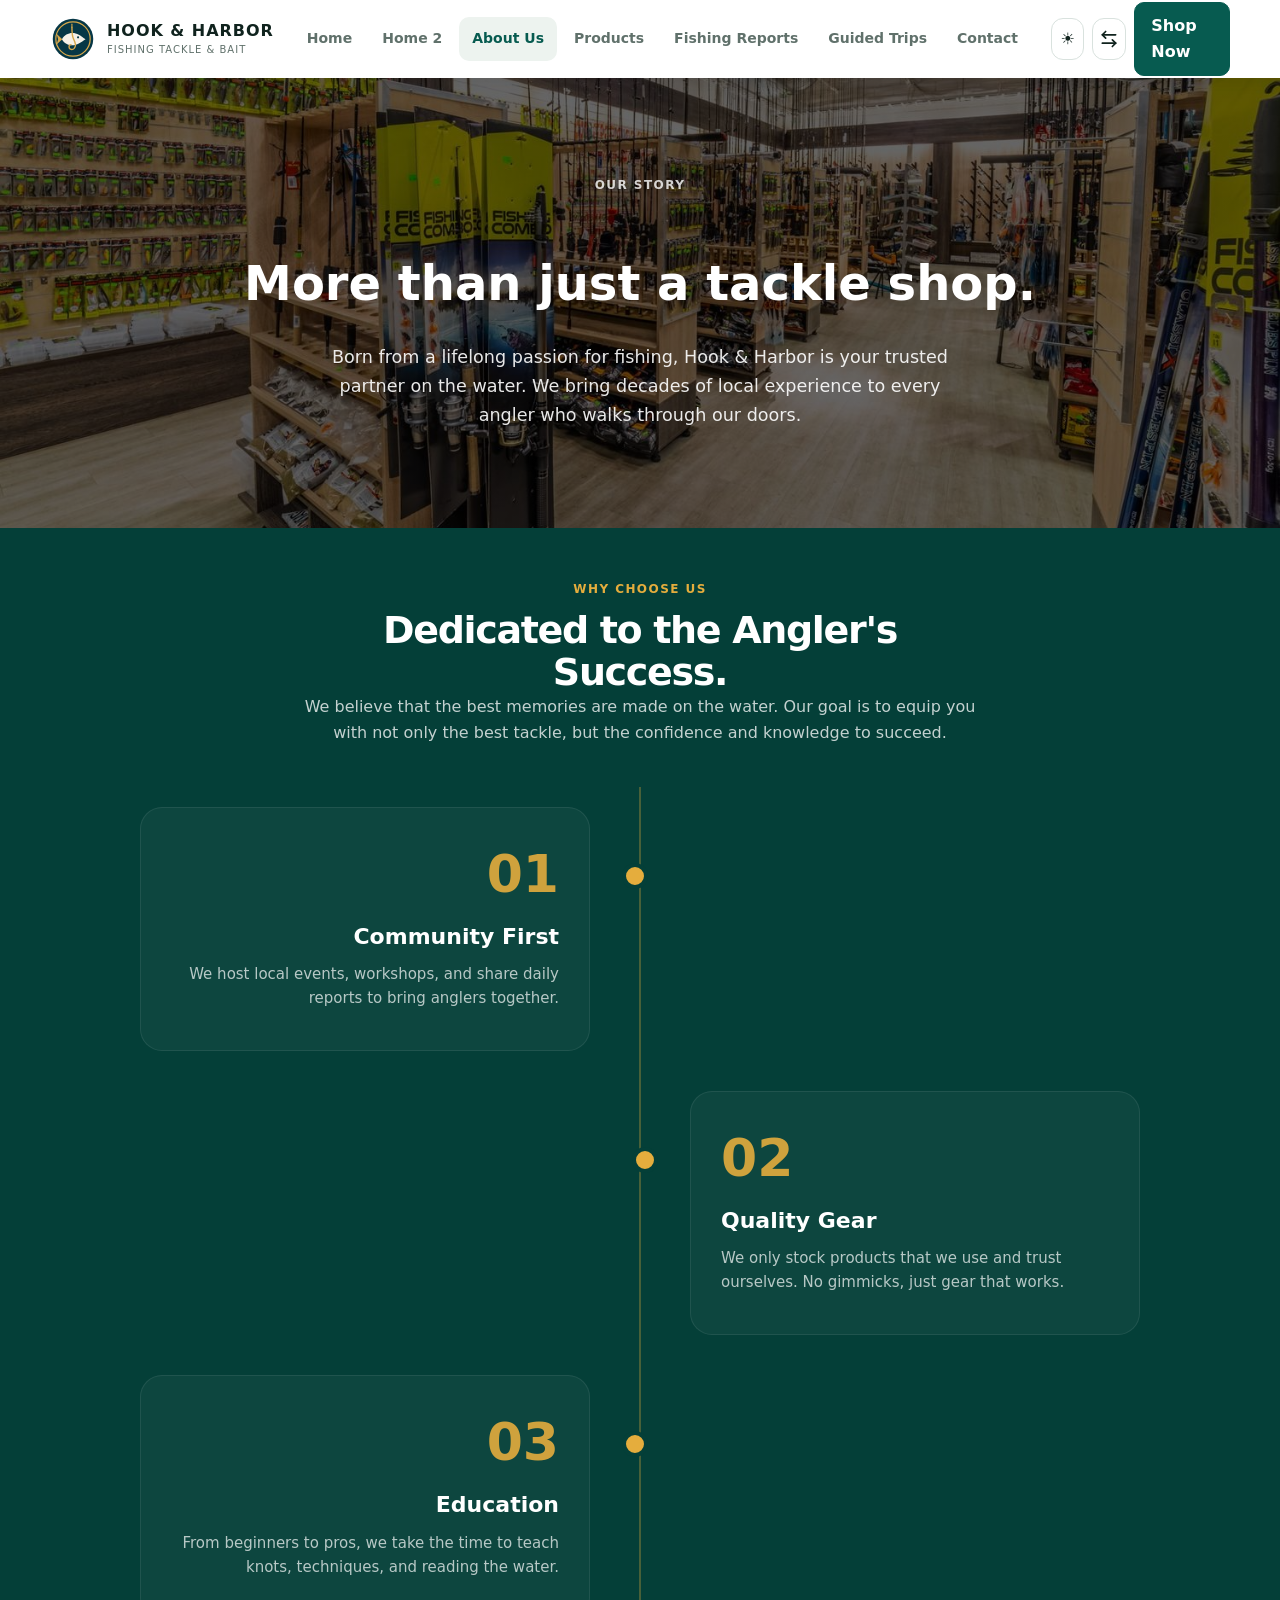
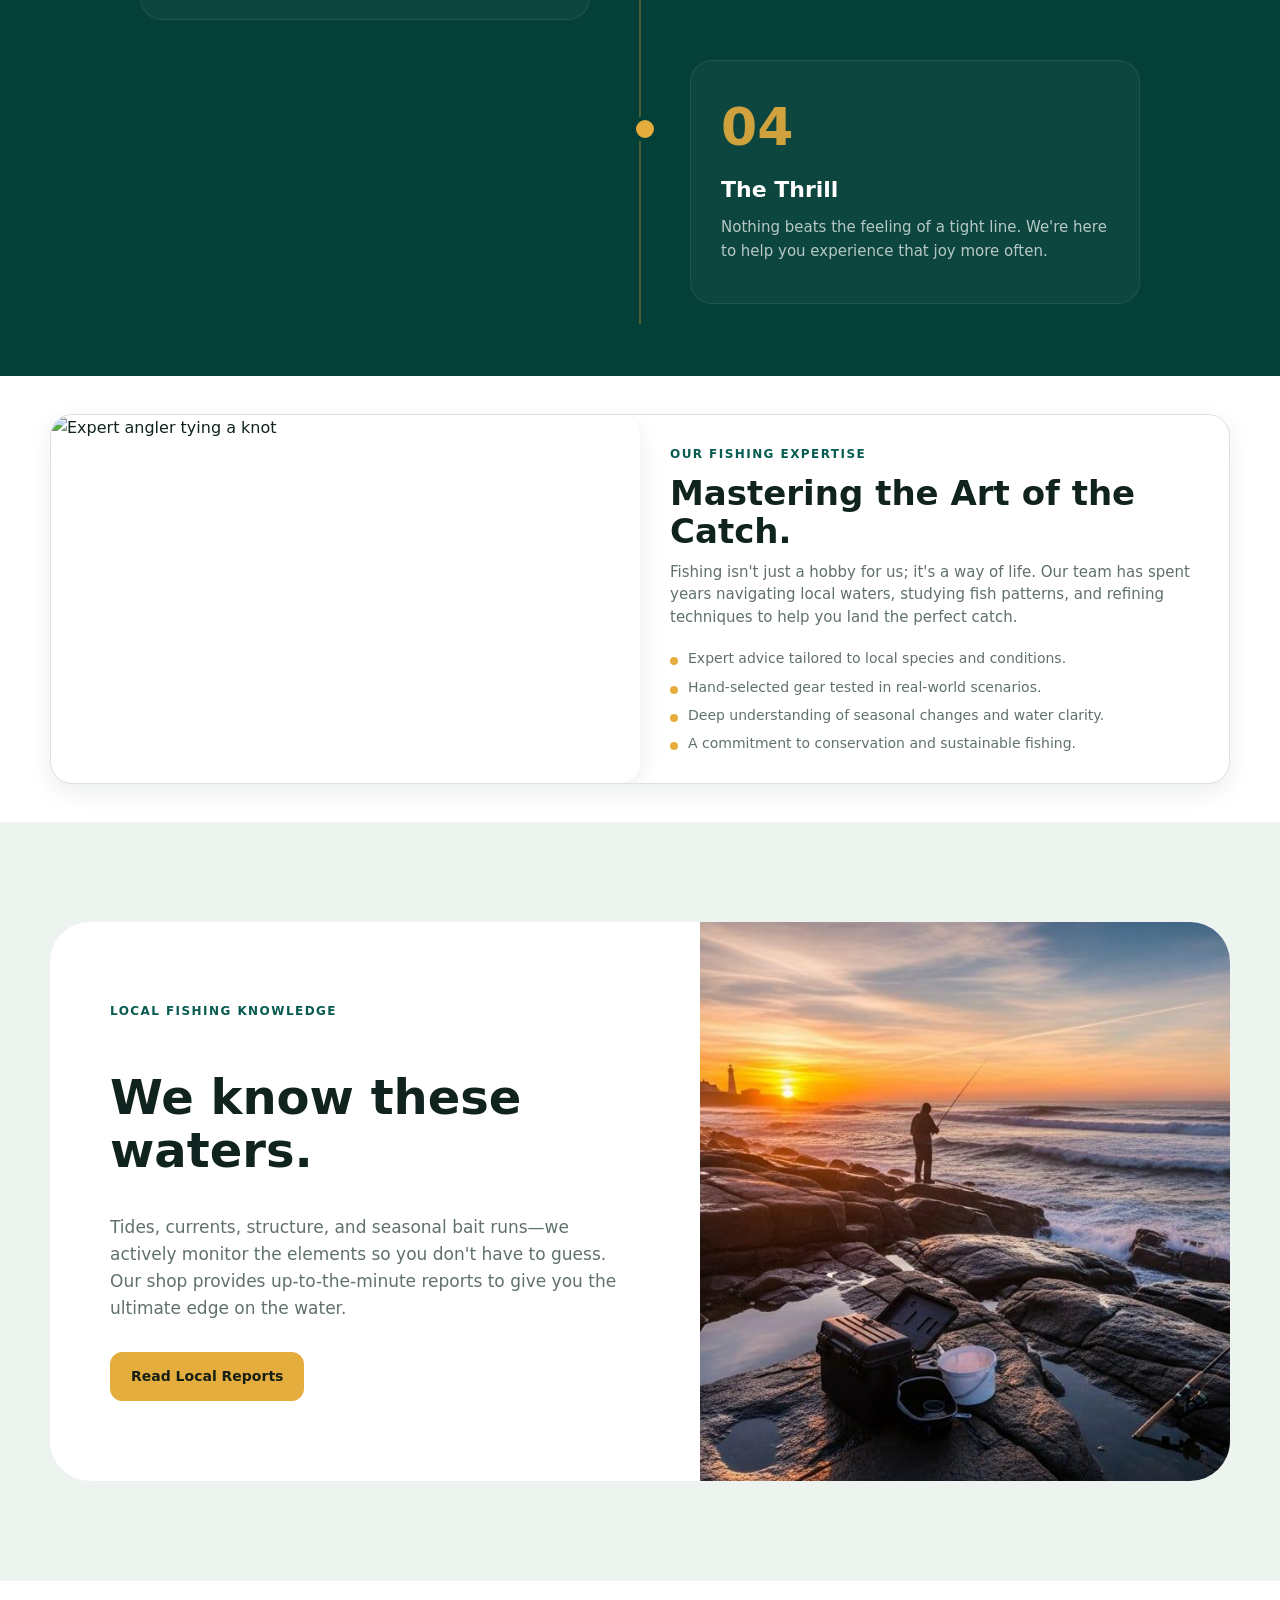
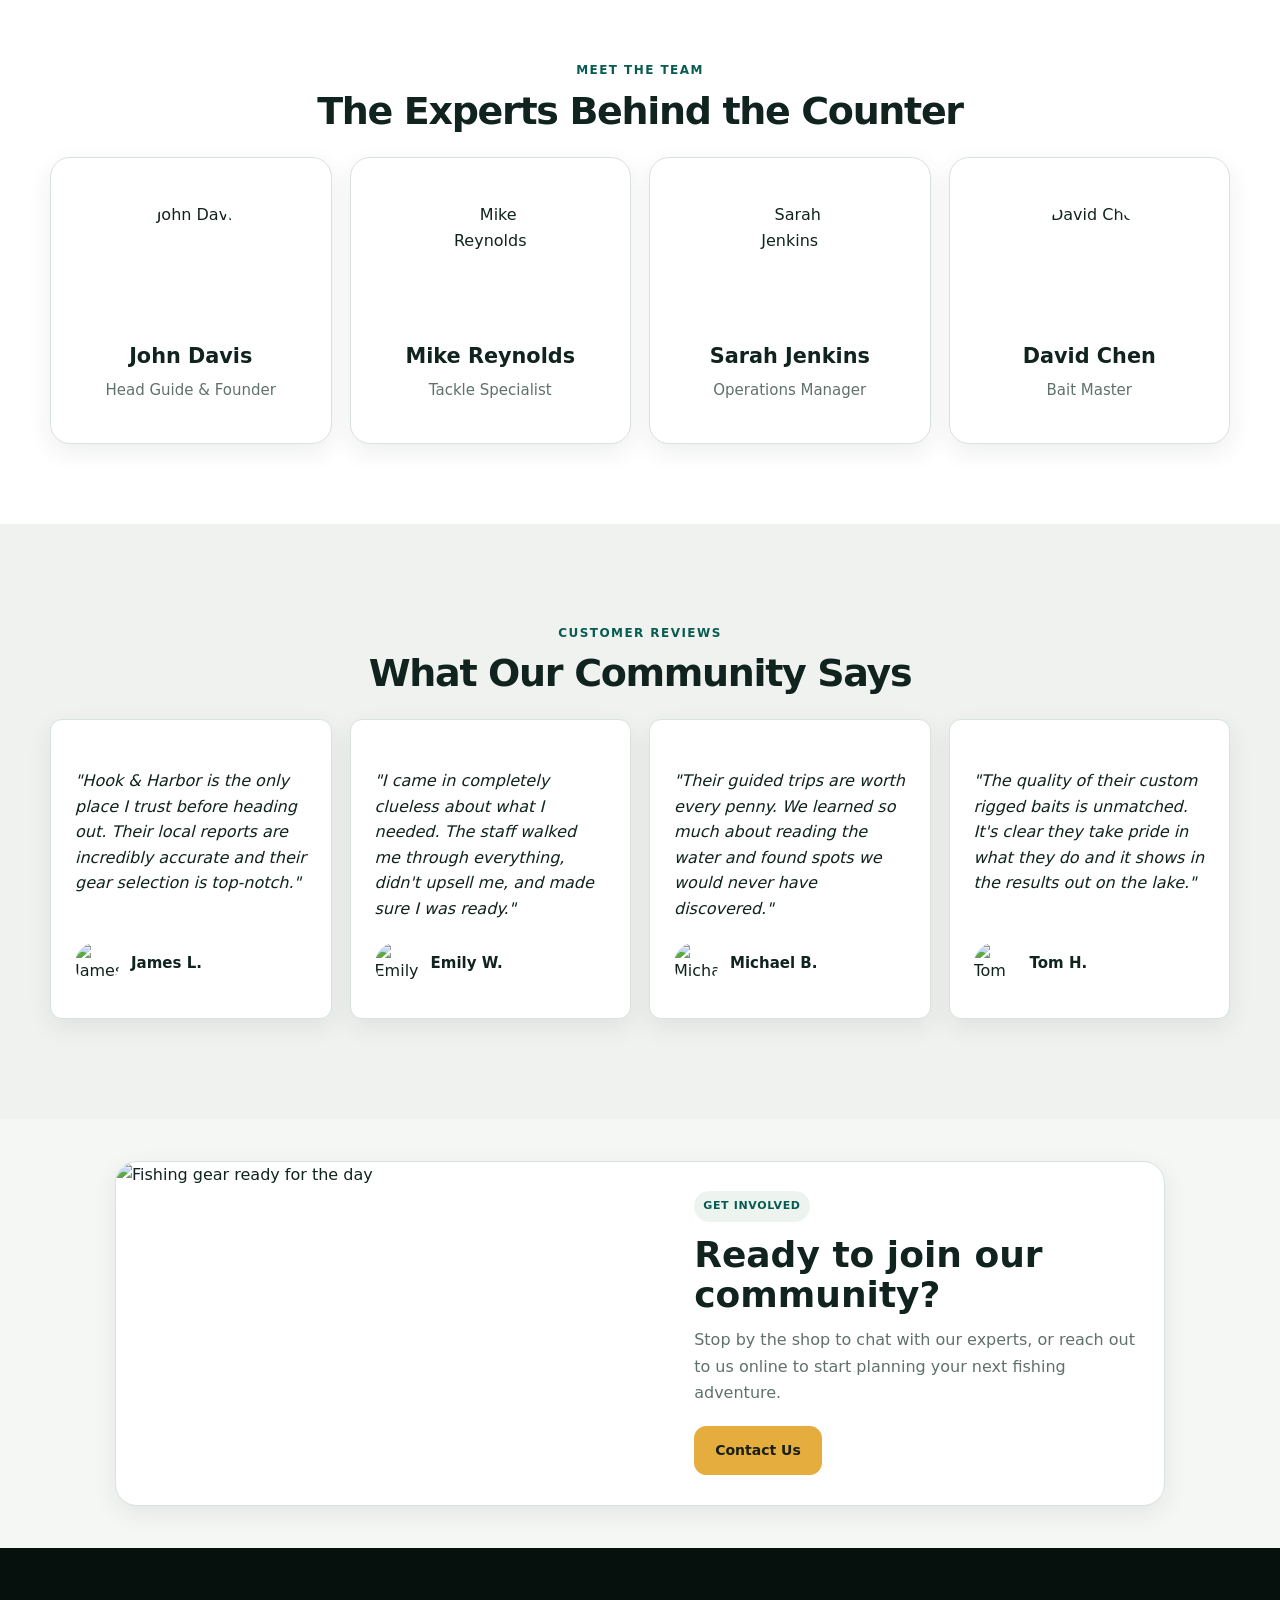
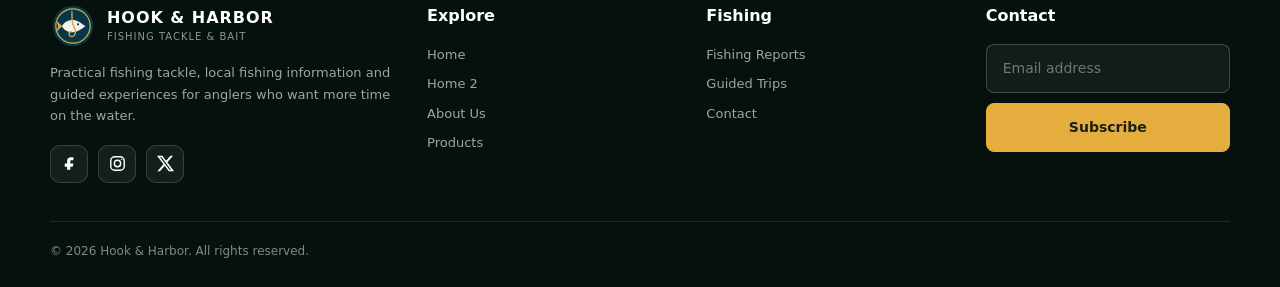
==== commit dce817e8: "fifth commit" ====
--- a/about.html
+++ b/about.html
@@ -8,7 +8,7 @@
   <title>Hook & Harbor | Fishing Tackle & Bait Shop</title>
   <meta name="description"
     content="Hook & Harbor Fishing Tackle & Bait Shop &mdash; rods, reels, bait, tackle, local fishing reports and guided fishing trips.">
-  <link rel="stylesheet" href="css/style.css?v=16">
+  <link rel="stylesheet" href="css/style.css?v=20">
   <style>
     /* Force hero section styling to bypass CSS cache */
     .hero {
@@ -27,6 +27,54 @@
 
     .hero-actions {
       justify-content: center !important;
+    }
+
+    /* Keep paragraph and heading text on the left side for timeline cards in mobile views */
+    @media (max-width: 800px) {
+      .timeline .feature-card,
+      .timeline .feature-card:nth-child(odd),
+      .timeline .feature-card:nth-child(even) {
+        text-align: left !important;
+        align-items: flex-start !important;
+      }
+
+      .timeline .feature-card h3,
+      .timeline .feature-card p,
+      .timeline .feature-card:nth-child(odd) h3,
+      .timeline .feature-card:nth-child(odd) p,
+      .timeline .feature-card:nth-child(even) h3,
+      .timeline .feature-card:nth-child(even) p {
+        text-align: left !important;
+      }
+    }
+
+    /* Keep split section and paragraph text properly aligned and fitted on all mobile views */
+    @media (max-width: 900px) {
+      .split {
+        grid-template-columns: minmax(0, 1fr) !important;
+      }
+
+      .split-media {
+        min-width: 0 !important;
+        min-height: 0 !important;
+        width: 100% !important;
+        max-width: 100% !important;
+      }
+
+      .split-content {
+        min-width: 0 !important;
+        width: 100% !important;
+        max-width: 100% !important;
+        box-sizing: border-box !important;
+        text-align: left !important;
+      }
+
+      .split-content p {
+        text-align: left !important;
+        margin-inline: 0 !important;
+        width: 100% !important;
+        max-width: 100% !important;
+      }
     }
   </style>
 </head>
@@ -242,7 +290,7 @@
                 </div>
              </div>
              <div class="card" style="padding:32px 24px; display:flex; flex-direction:column; justify-content:space-between; border-radius:12px;">
-                <p style="font-style:italic; font-size:16px; margin-bottom:20px; line-height:1.6;">"The quality of their custom rigged baits is unmatched. Itâ€™s clear they take pride in what they do and it shows in the results out on the lake."</p>
+                <p style="font-style:italic; font-size:16px; margin-bottom:20px; line-height:1.6;">"The quality of their custom rigged baits is unmatched. It's clear they take pride in what they do and it shows in the results out on the lake."</p>
                 <div style="display:flex; align-items:center; gap:12px;">
                    <img src="https://randomuser.me/api/portraits/men/22.jpg" alt="Tom H." style="width:44px; height:44px; border-radius:50%; object-fit:cover;">
                    <strong style="font-size:15px; color:var(--text); margin:0;">Tom H.</strong>
--- a/css/style.css
+++ b/css/style.css
@@ -1,4195 +1,4500 @@
-:root {
-    --bg: #f5f7f5;
-    --surface: #ffffff;
-    --surface-2: #edf3ef;
-    --ink: #10231e;
-    --muted: #60716b;
-    --line: #d9e2de;
-    --brand: #075b50;
-    --brand-2: #0d7a6b;
-    --brand-dark: #043f38;
-    --accent: #e5ad3d;
-    --accent-dark: #b98218;
-    --hero-overlay: rgba(3, 25, 21, .68);
-    --shadow: 0 18px 50px rgba(9, 39, 31, .10);
-    --shadow-sm: 0 8px 24px rgba(9, 39, 31, .08);
-    --radius: 22px;
-    --radius-sm: 14px;
-    --max: 1180px;
-}
-
-html.dark {
-    --bg: #081411;
-    --surface: #10201b;
-    --surface-2: #142a23;
-    --ink: #f4faf7;
-    --muted: #aabbb5;
-    --line: #294139;
-    --brand: #39a996;
-    --brand-2: #48c0ab;
-    --brand-dark: #083e35;
-    --accent: #e8b84f;
-    --accent-dark: #d39c2e;
-    --hero-overlay: rgba(0, 0, 0, .62);
-    --shadow: 0 18px 50px rgba(0, 0, 0, .28);
-    --shadow-sm: 0 8px 24px rgba(0, 0, 0, .22);
-}
-
-* {
-    box-sizing: border-box;
-}
-
-html {
-    scroll-behavior: smooth;
-}
-
-body {
-    margin: 0;
-    background: var(--bg);
-    color: var(--ink);
-    font-family:
-        Inter,
-        ui-sans-serif,
-        system-ui,
-        -apple-system,
-        BlinkMacSystemFont,
-        "Segoe UI",
-        sans-serif;
-    line-height: 1.65;
-}
-
-img {
-    display: block;
-    width: 100%;
-    max-width: 100%;
-    border: 0;
-}
-
-button,
-input,
-textarea,
-select {
-    font: inherit;
-}
-
-button,
-a {
-    -webkit-tap-highlight-color: transparent;
-}
-
-a {
-    color: inherit;
-    text-decoration: none;
-}
-
-.container {
-    width: min(var(--max), calc(100% - 40px));
-    margin-inline: auto;
-}
-
-.site-header {
-    position: sticky;
-    top: 0;
-    z-index: 1000;
-    background: var(--surface);
-    backdrop-filter: none;
-    -webkit-backdrop-filter: none;
-    border-bottom: none;
-}
-
-.topbar {
-    background: var(--brand-dark);
-    color: #fff;
-    font-size: 13px;
-}
-
-.topbar-inner {
-    min-height: 38px;
-    display: flex;
-    align-items: center;
-    justify-content: space-between;
-    gap: 18px;
-}
-
-.topbar span {
-    opacity: .94;
-}
-
-.navbar {
-    min-height: 78px;
-    display: flex;
-    align-items: center;
-    justify-content: space-between;
-    gap: 20px;
-}
-
-.logo {
-    display: flex;
-    align-items: center;
-    gap: 11px;
-    min-width: max-content;
-}
-
-.logo-mark {
-    width: 46px;
-    height: 46px;
-    border-radius: 14px;
-    background: var(--brand);
-    display: grid;
-    place-items: center;
-    box-shadow: var(--shadow-sm);
-    flex: none;
-}
-
-.logo-mark svg {
-    width: 29px;
-    height: 29px;
-    fill: none;
-    stroke: #fff;
-    stroke-width: 2.3;
-    stroke-linecap: round;
-    stroke-linejoin: round;
-}
-
-.logo-text {
-    display: flex;
-    flex-direction: column;
-    line-height: 1.05;
-}
-
-.logo-text strong {
-    font-size: 16px;
-    letter-spacing: .06em;
-}
-
-.logo-text small {
-    margin-top: 5px;
-    color: var(--muted);
-    font-size: 10px;
-    letter-spacing: .1em;
-    text-transform: uppercase;
-}
-
-.nav-links {
-    display: flex;
-    align-items: center;
-    justify-content: center;
-    gap: 4px;
-}
-
-.nav-links a {
-    min-height: 42px;
-    padding: 10px 13px;
-    border-radius: 10px;
-    color: var(--muted);
-    font-size: 14px;
-    font-weight: 700;
-    display: inline-flex;
-    align-items: center;
-    justify-content: center;
-    white-space: nowrap;
-    transition: .2s ease;
-}
-
-.nav-cta {
-    min-height: 42px;
-    padding: 10px 16px !important;
-    border-radius: 10px;
-    background: var(--brand);
-    color: #fff !important;
-    border: 1px solid var(--brand);
-    font-weight: 800 !important;
-}
-
-.nav-cta:hover,
-.nav-cta.active {
-    background: var(--brand-2) !important;
-    color: #fff !important;
-}
-
-.nav-links a:hover,
-.nav-links a.active {
-    color: var(--brand);
-    background: var(--surface-2);
-}
-
-.nav-actions {
-    display: flex;
-    align-items: center;
-    gap: 8px;
-}
-
-.icon-btn,
-.menu-btn {
-    width: 42px;
-    height: 42px;
-    border: 1px solid var(--line);
-    background: var(--surface);
-    color: var(--ink);
-    border-radius: 12px;
-    cursor: pointer;
-    display: grid;
-    place-items: center;
-    transition: .2s ease;
-}
-
-.icon-btn:hover,
-.menu-btn:hover {
-    border-color: var(--brand);
-    color: var(--brand);
-    transform: translateY(-1px);
-}
-
-.menu-btn {
-    display: none;
-}
-
-.page {
-    display: block;
-}
-
-.hero {
-    min-height: calc(100vh - 117px);
-    position: relative;
-    display: flex;
-    align-items: center;
-    overflow: hidden;
-    isolation: isolate;
-}
-
-.hero-image {
-    position: absolute;
-    inset: 0;
-    width: 100%;
-    height: 100%;
-    object-fit: cover;
-    object-position: center;
-    z-index: -2;
-}
-
-.hero::after {
-    content: "";
-    position: absolute;
-    inset: 0;
-    background:
-        linear-gradient(90deg,
-            var(--hero-overlay) 0%,
-            rgba(0, 0, 0, .40) 52%,
-            rgba(0, 0, 0, .20) 100%);
-    z-index: -1;
-}
-
-.hero-content {
-    width: min(760px, 100%);
-    color: #fff;
-    padding: 90px 0;
-    text-align: center;
-    margin-inline: auto;
-}
-
-.eyebrow {
-    display: inline-flex;
-    align-items: center;
-    gap: 8px;
-    color: var(--accent);
-    text-transform: uppercase;
-    font-weight: 800;
-    font-size: 12px;
-    letter-spacing: .12em;
-    margin-bottom: 15px;
-}
-
-.eyebrow::before {
-    content: "";
-    width: 28px;
-    height: 2px;
-    background: currentColor;
-}
-
-.hero h1 {
-    margin: 0;
-    max-width: 760px;
-    font-size: clamp(42px, 6vw, 78px);
-    line-height: .98;
-    letter-spacing: -.045em;
-    color: #fff;
-}
-
-.hero p {
-    max-width: 650px;
-    margin: 24px auto 0;
-    color: rgba(255, 255, 255, .9);
-    font-size: 18px;
-}
-
-.hero-actions {
-    display: flex;
-    flex-wrap: wrap;
-    justify-content: center;
-    gap: 12px;
-    margin-top: 30px;
-}
-
-.btn {
-    min-height: 48px;
-    padding: 12px 20px;
-    border-radius: 12px;
-    border: 1px solid transparent;
-    display: inline-flex;
-    align-items: center;
-    justify-content: center;
-    text-align: center;
-    font-size: 14px;
-    font-weight: 800;
-    cursor: pointer;
-    transition: .22s ease;
-}
-
-.btn:hover {
-    transform: translateY(-2px);
-}
-
-.btn-primary {
-    background: var(--accent);
-    color: #182016;
-    border-color: var(--accent);
-}
-
-.btn-primary:hover {
-    background: #f0c45e;
-}
-
-.btn-secondary {
-    background: #fff;
-    color: #17302a;
-    border-color: #fff;
-}
-
-.btn-secondary:hover {
-    background: #f0f4f2;
-    color: #10231e;
-}
-
-/*
-Important fix from FIX.docx:
-Secondary button text must remain visible on white theme.
-The hero secondary button is always white with dark text.
-*/
-.hero .btn-secondary {
-    color: #17302a !important;
-    background: #fff !important;
-    border-color: #fff !important;
-    text-shadow: none !important;
-}
-
-.hero .btn-secondary:hover {
-    color: #10231e !important;
-    background: #f2f6f4 !important;
-}
-
-.section {
-    padding: 88px 0;
-}
-
-.section.compact {
-    padding: 65px 0;
-}
-
-.section-head {
-    max-width: 720px;
-    margin-bottom: 36px;
-}
-
-.section-head.center {
-    margin-inline: auto;
-    text-align: center;
-}
-
-.section-kicker {
-    color: var(--brand);
-    text-transform: uppercase;
-    font-size: 12px;
-    letter-spacing: .12em;
-    font-weight: 900;
-    margin-bottom: 9px;
-}
-
-.section-head h2 {
-    margin: 0;
-    font-size: clamp(30px, 4vw, 48px);
-    line-height: 1.08;
-    letter-spacing: -.035em;
-}
-
-.section-head p {
-    color: var(--muted);
-    margin: 14px 0 0;
-}
-
-.grid {
-    display: grid;
-    gap: 22px;
-}
-
-.grid-2 {
-    grid-template-columns: repeat(2, minmax(0, 1fr));
-}
-
-.grid-3 {
-    grid-template-columns: repeat(3, minmax(0, 1fr));
-}
-
-.grid-4 {
-    grid-template-columns: repeat(4, minmax(0, 1fr));
-}
-
-.card {
-    min-width: 0;
-    background: var(--surface);
-    border: 1px solid var(--line);
-    border-radius: var(--radius);
-    overflow: hidden;
-    box-shadow: var(--shadow-sm);
-}
-
-.card-media {
-    position: relative;
-    overflow: hidden;
-    background: var(--surface-2);
-}
-
-.card-media.ratio-4-3 {
-    aspect-ratio: 4/3;
-}
-
-.card-media.ratio-16-10 {
-    aspect-ratio: 16/10;
-}
-
-.card-media.ratio-1-1 {
-    aspect-ratio: 1/1;
-}
-
-.card-media img {
-    width: 100%;
-    height: 100%;
-    object-fit: cover;
-    object-position: center;
-    transition: transform .5s ease;
-}
-
-.card:hover .card-media img {
-    transform: scale(1.045);
-}
-
-.card-body {
-    height: 100%;
-    display: flex;
-    flex-direction: column;
-    padding: 24px;
-}
-
-.card-body h3 {
-    margin: 0;
-    font-size: 21px;
-    line-height: 1.2;
-    color: var(--ink);
-}
-
-/* Keep card text readable in the white theme and inside colored sections. */
-.card-body p {
-    color: var(--muted) !important;
-}
-
-.feature-band .card-body h3 {
-    color: var(--ink) !important;
-}
-
-.card-body p {
-    color: var(--muted);
-    margin: 11px 0 0;
-}
-
-.card-actions {
-    display: flex;
-    flex-wrap: wrap;
-    gap: 9px;
-    margin-top: auto;
-    padding-top: 20px;
-}
-
-.card-actions .btn {
-    min-height: 42px;
-    padding: 9px 15px;
-}
-
-.tag {
-    display: inline-flex;
-    width: max-content;
-    margin-bottom: 13px;
-    padding: 6px 9px;
-    border-radius: 999px;
-    background: var(--surface-2);
-    color: var(--brand);
-    font-size: 11px;
-    font-weight: 900;
-    letter-spacing: .06em;
-    text-transform: uppercase;
-}
-
-.split {
-    display: grid;
-    grid-template-columns: minmax(0, 1fr) minmax(0, 1fr);
-    min-height: 440px;
-    border-radius: var(--radius);
-    overflow: hidden;
-    border: 1px solid var(--line);
-    background: var(--surface);
-    box-shadow: var(--shadow-sm);
-}
-
-.split-media {
-    min-height: 420px;
-}
-
-.split-media img {
-    width: 100%;
-    height: 100%;
-    object-fit: cover;
-}
-
-.split-content {
-    padding: 55px;
-    display: flex;
-    flex-direction: column;
-    justify-content: center;
-}
-
-.split-content h2 {
-    margin: 0;
-    font-size: clamp(29px, 3.8vw, 46px);
-    line-height: 1.08;
-}
-
-.split-content p {
-    color: var(--muted);
-    margin: 17px 0 0;
-}
-
-.list {
-    list-style: none;
-    margin: 25px 0 0;
-    padding: 0;
-    display: grid;
-    gap: 12px;
-}
-
-.list li {
-    display: flex;
-    gap: 10px;
-    align-items: flex-start;
-    color: var(--muted);
-}
-
-.list li::before {
-    content: "";
-    width: 8px;
-    height: 8px;
-    border-radius: 50%;
-    background: var(--accent);
-    margin-top: 9px;
-    flex: none;
-}
-
-.stats {
-    display: grid;
-    grid-template-columns: repeat(4, minmax(0, 1fr));
-    gap: 1px;
-    border: 1px solid var(--line);
-    background: var(--line);
-    border-radius: 18px;
-    overflow: hidden;
-}
-
-.stat {
-    background: var(--surface);
-    padding: 25px;
-    text-align: center;
-}
-
-.stat strong {
-    display: block;
-    font-size: 31px;
-    color: var(--brand);
-    line-height: 1;
-}
-
-.stat span {
-    display: block;
-    margin-top: 8px;
-    color: var(--muted);
-    font-size: 13px;
-}
-
-.feature-band {
-    background: var(--brand-dark);
-    color: #fff;
-}
-
-.feature-band .section-head h2,
-.feature-band .section-head p {
-    color: #fff;
-}
-
-.feature-band .section-head p {
-    opacity: .76;
-}
-
-.feature-band .section-kicker {
-    color: var(--accent);
-}
-
-.cta {
-    position: relative;
-    overflow: hidden;
-    min-height: 410px;
-    border-radius: 28px;
-    display: flex;
-    align-items: center;
-    background: #073e36;
-    color: #fff;
-}
-
-.cta img {
-    position: absolute;
-    inset: 0;
-    width: 100%;
-    height: 100%;
-    object-fit: cover;
-    opacity: .42;
-}
-
-.cta::after {
-    content: "";
-    position: absolute;
-    inset: 0;
-    background: linear-gradient(90deg, rgba(3, 29, 24, .9), rgba(3, 29, 24, .42));
-}
-
-.cta-content {
-    position: relative;
-    z-index: 1;
-    width: min(700px, 100%);
-    padding: 60px;
-}
-
-.cta-content h2 {
-    margin: 0;
-    font-size: clamp(30px, 4vw, 48px);
-    line-height: 1.05;
-}
-
-.cta-content p {
-    color: rgba(255, 255, 255, .82);
-    margin: 16px 0 0;
-}
-
-.gallery {
-    display: grid;
-    grid-template-columns: repeat(4, minmax(0, 1fr));
-    gap: 14px;
-}
-
-.gallery-item {
-    aspect-ratio: 1/1;
-    border-radius: 18px;
-    overflow: hidden;
-}
-
-.gallery-item img {
-    width: 100%;
-    height: 100%;
-    object-fit: cover;
-    transition: .45s ease;
-}
-
-.gallery-item:hover img {
-    transform: scale(1.06);
-}
-
-.gallery-item.tall {
-    grid-row: span 2;
-    aspect-ratio: auto;
-}
-
-.report-card {
-    display: flex;
-    flex-direction: column;
-    height: 100%;
-}
-
-.report-top {
-    padding: 22px 22px 0;
-    display: flex;
-    align-items: center;
-    justify-content: space-between;
-    gap: 15px;
-}
-
-.report-condition {
-    padding: 7px 10px;
-    background: #e7f4ef;
-    color: #08705e;
-    border-radius: 999px;
-    font-size: 11px;
-    font-weight: 900;
-}
-
-html.dark .report-condition {
-    background: #153d34;
-    color: #69d4bd;
-}
-
-.report-body {
-    padding: 20px 22px 24px;
-    display: flex;
-    flex-direction: column;
-    flex: 1;
-}
-
-.report-body h3 {
-    margin: 0;
-    font-size: 21px;
-}
-
-.report-body p {
-    color: var(--muted);
-    margin: 9px 0 0;
-}
-
-.report-meta {
-    display: grid;
-    grid-template-columns: repeat(3, 1fr);
-    gap: 8px;
-    margin-top: 18px;
-}
-
-.report-meta div {
-    padding: 10px;
-    border: 1px solid var(--line);
-    border-radius: 11px;
-    text-align: center;
-}
-
-.report-meta strong {
-    display: block;
-    font-size: 14px;
-}
-
-.report-meta span {
-    color: var(--muted);
-    font-size: 10px;
-}
-
-.filter-bar {
-    display: flex;
-    flex-wrap: wrap;
-    gap: 8px;
-    margin-bottom: 28px;
-}
-
-.filter-btn {
-    border: 1px solid var(--line);
-    background: var(--surface);
-    color: var(--muted);
-    border-radius: 999px;
-    padding: 9px 15px;
-    cursor: pointer;
-    font-size: 13px;
-    font-weight: 800;
-}
-
-.filter-btn.active,
-.filter-btn:hover {
-    background: var(--brand);
-    border-color: var(--brand);
-    color: #fff;
-}
-
-.product-price {
-    margin-top: 16px;
-    font-weight: 900;
-    font-size: 20px;
-    color: var(--brand);
-}
-
-.contact-grid {
-    display: grid;
-    grid-template-columns: minmax(0, .8fr) minmax(0, 1.2fr);
-    gap: 24px;
-}
-
-.contact-info {
-    display: grid;
-    gap: 14px;
-}
-
-.contact-card {
-    background: var(--surface);
-    border: 1px solid var(--line);
-    border-radius: 18px;
-    padding: 22px;
-    display: grid;
-    grid-template-columns: 46px minmax(0, 1fr);
-    gap: 15px;
-    align-items: start;
-}
-
-.contact-icon {
-    width: 46px;
-    height: 46px;
-    border-radius: 13px;
-    background: var(--surface-2);
-    color: var(--brand);
-    display: grid;
-    place-items: center;
-    font-weight: 900;
-    font-size: 12px;
-}
-
-.contact-card h3 {
-    margin: 0;
-    font-size: 16px;
-}
-
-.contact-card p,
-.contact-card a {
-    color: var(--muted);
-    margin: 5px 0 0;
-    font-size: 14px;
-}
-
-.contact-card a:hover {
-    color: var(--brand);
-}
-
-.form-card {
-    background: var(--surface);
-    border: 1px solid var(--line);
-    border-radius: 22px;
-    padding: 30px;
-    box-shadow: var(--shadow-sm);
-}
-
-.form-grid {
-    display: grid;
-    grid-template-columns: repeat(2, minmax(0, 1fr));
-    gap: 15px;
-}
-
-.field {
-    display: grid;
-    gap: 7px;
-}
-
-.field.full {
-    grid-column: 1/-1;
-}
-
-.field label {
-    font-size: 12px;
-    font-weight: 900;
-}
-
-.field input,
-.field textarea,
-.field select {
-    width: 100%;
-    border: 1px solid var(--line);
-    background: var(--bg);
-    color: var(--ink);
-    border-radius: 12px;
-    padding: 12px 13px;
-    outline: none;
-}
-
-.field textarea {
-    min-height: 145px;
-    resize: vertical;
-}
-
-.field input:focus,
-.field textarea:focus,
-.field select:focus {
-    border-color: var(--brand);
-    box-shadow: 0 0 0 3px color-mix(in srgb, var(--brand) 15%, transparent);
-}
-
-.map-wrap {
-    margin-top: 26px;
-    border-radius: 22px;
-    overflow: hidden;
-    border: 1px solid var(--line);
-    background: var(--surface);
-    box-shadow: var(--shadow-sm);
-}
-
-.map-wrap iframe {
-    width: 100%;
-    height: 430px;
-    border: 0;
-    display: block;
-}
-
-.hours {
-    display: grid;
-    gap: 8px;
-    margin-top: 14px;
-}
-
-.hours-row {
-    display: flex;
-    align-items: center;
-    justify-content: space-between;
-    gap: 15px;
-    padding: 9px 0;
-    border-bottom: 1px solid var(--line);
-    color: var(--muted);
-    font-size: 13px;
-}
-
-.hours-row:last-child {
-    border-bottom: 0;
-}
-
-footer {
-    background: #06100d;
-    color: #fff;
-    padding: 55px 0 25px;
-}
-
-.footer-grid {
-    display: grid;
-    grid-template-columns: 1.4fr repeat(3, 1fr);
-    gap: 35px;
-}
-
-footer h3,
-footer h4 {
-    margin: 0;
-}
-
-footer p,
-footer a {
-    color: rgba(255, 255, 255, .62);
-    font-size: 13px;
-}
-
-footer a:hover {
-    color: #fff;
-}
-
-.footer-social {
-    display: flex;
-    align-items: center;
-    gap: 10px;
-    margin-top: 18px;
-}
-
-.footer-social a {
-    width: 38px;
-    height: 38px;
-    display: grid;
-    place-items: center;
-    border: 1px solid rgba(255, 255, 255, .16);
-    border-radius: 10px;
-    color: #fff;
-    background: rgba(255, 255, 255, .06);
-    transition: .2s ease;
-}
-
-.footer-social a:hover {
-    background: rgba(255, 255, 255, .14);
-    transform: translateY(-2px);
-}
-
-.footer-social svg {
-    width: 19px;
-    height: 19px;
-    fill: none;
-    stroke: currentColor;
-    stroke-width: 1.8;
-    stroke-linecap: round;
-    stroke-linejoin: round;
-}
-
-.footer-social a:first-child svg,
-.footer-social a:last-child svg {
-    fill: currentColor;
-    stroke: none;
-}
-
-.back-to-top {
-    position: fixed;
-    bottom: 30px;
-    right: 30px;
-    width: 50px;
-    height: 50px;
-    border: none;
-    border-radius: 50%;
-    background: var(--brand);
-    color: #fff;
-    display: flex;
-    align-items: center;
-    justify-content: center;
-    cursor: pointer;
-    transition: .3s ease;
-    z-index: 9999;
-    box-shadow: 0 4px 16px rgba(0,0,0,0.2);
-}
-
-.back-to-top:hover {
-    background: var(--brand-dark);
-    transform: translateY(-2px);
-}
-
-.footer-links {
-    display: grid;
-    gap: 8px;
-    margin-top: 14px;
-}
-
-.footer-bottom {
-    border-top: 1px solid rgba(255, 255, 255, .1);
-    margin-top: 38px;
-    padding-top: 20px;
-    display: flex;
-    justify-content: space-between;
-    gap: 15px;
-    flex-wrap: wrap;
-    color: rgba(255, 255, 255, .5);
-    font-size: 12px;
-}
-
-.toast {
-    position: fixed;
-    right: 20px;
-    bottom: 20px;
-    z-index: 2000;
-    max-width: 360px;
-    padding: 14px 17px;
-    border-radius: 13px;
-    background: #10231e;
-    color: #fff;
-    box-shadow: 0 15px 45px rgba(0, 0, 0, .25);
-    transform: translateY(30px);
-    opacity: 0;
-    pointer-events: none;
-    transition: .25s ease;
-}
-
-.toast.show {
-    transform: translateY(0);
-    opacity: 1;
-}
-
-.empty-state {
-    display: none;
-    text-align: center;
-    padding: 50px 20px;
-    color: var(--muted);
-}
-
-[dir="rtl"] .hero::after {
-    background:
-        linear-gradient(270deg,
-            var(--hero-overlay) 0%,
-            rgba(0, 0, 0, .40) 52%,
-            rgba(0, 0, 0, .20) 100%);
-}
-
-[dir="rtl"] .hero-content,
-[dir="rtl"] .section-head {
-    text-align: right;
-}
-
-[dir="rtl"] .cta::after {
-    background: linear-gradient(270deg, rgba(3, 29, 24, .9), rgba(3, 29, 24, .42));
-}
-
-[dir="rtl"] .contact-card {
-    direction: rtl;
-}
-
-@media(max-width:1100px) {
-    .nav-links {
-        gap: 0;
-    }
-
-    .nav-links a {
-        padding: 9px 9px;
-        font-size: 13px;
-    }
-
-    .grid-4 {
-        grid-template-columns: repeat(2, minmax(0, 1fr));
-    }
-
-    .footer-grid {
-        grid-template-columns: repeat(2, minmax(0, 1fr));
-    }
-}
-
-@media(max-width:1024px) {
-    .menu-btn {
-        display: grid !important;
-    }
-
-    .nav-links {
-        position: absolute;
-        left: 20px;
-        right: 20px;
-        top: calc(100% + 8px);
-        background: var(--surface);
-        border: 1px solid var(--line);
-        border-radius: 18px;
-        padding: 10px;
-        box-shadow: var(--shadow);
-        display: none;
-        flex-direction: column;
-        align-items: stretch;
-    }
-
-    .nav-links a {
-        min-height: 42px;
-    }
-
-    .nav-links .nav-cta {
-        width: 100%;
-    }
-
-    .nav-links.open {
-        display: flex;
-    }
-
-    .nav-links a {
-        padding: 12px 14px;
-    }
-
-    .mobile-header {
-        display: flex;
-    }
-
-    .nav-actions .icon-btn,
-    .nav-actions .nav-cta {
-        display: none;
-    }
-
-    .mobile-header {
-        display: flex;
-        justify-content: space-between;
-        align-items: center;
-        padding-bottom: 15px;
-        margin-bottom: 10px;
-        border-bottom: 1px solid var(--line);
-    }
-
-    .mobile-header .logo {
-        visibility: hidden;
-    }
-
-    .mobile-header .logo-mark {
-        width: 32px;
-        height: 32px;
-        background: var(--brand);
-        color: var(--surface);
-        border-radius: 8px;
-        display: flex;
-        align-items: center;
-        justify-content: center;
-    }
-
-    .mobile-header .logo-mark svg {
-        width: 18px;
-        height: 18px;
-    }
-
-    .mobile-header .logo-text {
-        font-size: 16px;
-        color: var(--ink);
-        display: none;
-    }
-
-    .mobile-actions {
-        display: flex;
-        flex-direction: column;
-        gap: 12px;
-        padding: 10px 14px;
-        margin-top: 10px;
-        border-top: 1px solid var(--line);
-    }
-
-    .mobile-theme-rtl {
-        display: flex;
-        gap: 10px;
-        align-items: center;
-        justify-content: center;
-    }
-
-    .mobile-actions .nav-cta {
-        width: 100%;
-        text-align: center;
-        justify-content: center;
-    }
-
-    .grid-3 {
-        grid-template-columns: repeat(2, minmax(0, 1fr));
-    }
-
-    .split {
-        grid-template-columns: 1fr;
-    }
-
-    .split-media {
-        aspect-ratio: 16/10;
-        min-height: 400px;
-    }
-
-    .related-card {
-        grid-template-columns: 1fr;
-    }
-
-    .related-card .related-media,
-    .related-card .related-media img {
-        aspect-ratio: 16/10;
-        min-height: 400px;
-    }
-
-    .related-card .related-content {
-        padding: 40px;
-    }
-
-    .contact-grid {
-        grid-template-columns: 1fr;
-    }
-
-    .stats {
-        grid-template-columns: repeat(2, minmax(0, 1fr));
-    }
-
-    .gallery {
-        grid-template-columns: repeat(2, minmax(0, 1fr));
-    }
-}
-
-@media(max-width:650px) {
-    .container {
-        width: min(var(--max), calc(100% - 28px));
-    }
-
-    .topbar {
-        display: none;
-    }
-
-    .navbar {
-        min-height: 68px;
-    }
-
-    .logo-mark {
-        width: 40px;
-        height: 40px;
-        border-radius: 11px;
-    }
-
-    .logo-text strong {
-        font-size: 14px;
-    }
-
-    .hero {
-        min-height: 590px;
-    }
-
-    .hero-content {
-        padding: 70px 0;
-    }
-
-    .hero h1 {
-        font-size: 43px;
-    }
-
-    .hero p {
-        font-size: 16px;
-    }
-
-    .section {
-        padding: 65px 0;
-    }
-
-    .grid-2,
-    .grid-3,
-    .grid-4 {
-        grid-template-columns: 1fr;
-    }
-
-    .split-content {
-        padding: 32px 24px;
-    }
-
-    .stats {
-        grid-template-columns: 1fr 1fr;
-    }
-
-    .cta-content {
-        padding: 38px 25px;
-    }
-
-    .form-grid {
-        grid-template-columns: 1fr;
-    }
-
-    .field.full {
-        grid-column: auto;
-    }
-
-    .map-wrap iframe {
-        height: 330px;
-    }
-
-    .footer-grid {
-        grid-template-columns: 1fr;
-        text-align: center;
-        gap: 40px;
-    }
-
-    .footer-grid .logo {
-        justify-content: center;
-    }
-
-    .footer-social {
-        justify-content: center;
-    }
-
-    .footer-bottom {
-        flex-direction: column;
-        gap: 15px;
-        text-align: center;
-    }
-}
-
-@media(max-width:430px) {
-
-    .hero-actions,
-    .card-actions {
-        flex-direction: column;
-        align-items: stretch;
-    }
-
-    .btn {
-        width: 100%;
-    }
-
-    .stats {
-        grid-template-columns: 1fr;
-    }
-
-    .gallery {
-        grid-template-columns: 1fr;
-    }
-
-    .gallery-item.tall {
-        grid-row: auto;
-        aspect-ratio: 1/1;
-    }
-}
-
-/* =========================================================
-VISUAL NORMALIZATION — requested layout-only adjustments
-========================================================= */
-.section {
-    padding: 60px 0;
-}
-
-.section.compact {
-    padding: 46px 0;
-}
-
-.section-head {
-    max-width: 780px;
-    margin: 0 auto 28px;
-    text-align: center;
-}
-
-.section-head.center {
-    margin-inline: auto;
-    text-align: center;
-}
-
-.section-head h2 {
-    max-width: 760px;
-    margin: 0 auto;
-    font-size: clamp(28px, 3.4vw, 42px);
-    line-height: 1.12;
-}
-
-.section-head p {
-    max-width: 680px;
-    margin: 12px auto 0;
-}
-
-.grid {
-    gap: 20px;
-}
-
-.card-body {
-    padding: 20px;
-}
-
-.card-body h3,
-.card-body p,
-.card-body .tag,
-.card-body .product-price {
-    text-align: center;
-}
-
-.card-body .tag {
-    margin-inline: auto;
-}
-
-.card-actions {
-    justify-content: center;
-}
-
-.split {
-    min-height: 360px;
-}
-
-.split-media {
-    min-height: 360px;
-}
-
-.split-content {
-    padding: 42px;
-}
-
-.split-content h2 {
-    font-size: clamp(28px, 3.3vw, 40px);
-    line-height: 1.12;
-}
-
-.split-content p,
-.split-content .list {
-    max-width: 620px;
-}
-
-.split-content .card-actions {
-    justify-content: flex-start;
-}
-
-/* Keep image/text split intentional:
-image on the left = text on the right;
-image on the right = text on the left. */
-.split .split-media:first-child+.split-content {
-    text-align: left;
-}
-
-.split .split-content+.split-media {
-    order: 2;
-}
-
-.split .split-content+.split-media~* {
-    order: initial;
-}
-
-.feature-band .section-head {
-    margin-inline: auto;
-}
-
-.feature-band .section-head h2,
-.feature-band .section-head p {
-    text-align: center;
-}
-
-.stats {
-    max-width: 980px;
-    margin-inline: auto;
-}
-
-.gallery {
-    max-width: 1050px;
-    margin-inline: auto;
-}
-
-.filter-bar {
-    justify-content: center;
-}
-
-.report-body h3,
-.report-body p {
-    text-align: center;
-}
-
-.report-top {
-    justify-content: center;
-}
-
-.report-body {
-    align-items: center;
-}
-
-.report-meta {
-    width: 100%;
-}
-
-.cta {
-    min-height: 350px;
-}
-
-.cta-content {
-    width: min(720px, 100%);
-    padding: 48px;
-}
-
-.cta-content h2,
-.cta-content p,
-.cta-content .section-kicker {
-    text-align: center;
-}
-
-.cta-content .hero-actions {
-    justify-content: center;
-}
-
-/* Related sections added on every non-contact page */
-.related-section {
-    padding: 52px 0;
-}
-
-.related-card {
-    display: grid;
-    grid-template-columns: minmax(0, 1.05fr) minmax(0, .95fr);
-    align-items: stretch;
-    max-width: 1050px;
-    margin: 0 auto;
-    overflow: hidden;
-    background: var(--surface);
-    border: 1px solid var(--line);
-    border-radius: var(--radius);
-    box-shadow: var(--shadow-sm);
-}
-
-.related-card .related-media {
-    min-height: 310px;
-    overflow: hidden;
-    display: flex;
-}
-
-.related-card .related-media img {
-    width: 100%;
-    height: 100%;
-    min-height: 310px;
-    object-fit: cover;
-}
-
-.related-card .related-content {
-    display: flex;
-    flex-direction: column;
-    justify-content: center;
-    align-items: flex-start;
-    padding: 38px;
-    text-align: left;
-}
-
-.related-card .related-content h3 {
-    margin: 0;
-    font-size: clamp(25px, 3vw, 36px);
-    line-height: 1.12;
-}
-
-.related-card .related-content p {
-    margin: 12px 0 0;
-    color: var(--muted);
-    max-width: 540px;
-}
-
-.related-card .related-content .btn {
-    margin-top: 20px;
-}
-
-/* Modifier for card-less split layout */
-.related-card.no-card-bg {
-    background: transparent;
-    border: none;
-    box-shadow: none;
-    gap: 40px;
-    max-width: 1200px;
-}
-
-.related-card.no-card-bg .related-media {
-    border-radius: 32px;
-}
-
-.related-card.no-card-bg .related-content {
-    padding: 0 40px 0 0;
-}
-
-[dir="rtl"] .related-card.no-card-bg .related-content {
-    padding: 0 0 0 40px;
-}
-
-@media(max-width: 900px) {
-    .related-card.no-card-bg .related-content {
-        padding: 0 20px 40px 20px;
-    }
-}
-
-[dir="rtl"] .section-head {
-    text-align: center;
-}
-
-[dir="rtl"] .related-card .related-content {
-    text-align: right;
-    align-items: flex-start;
-}
-
-[dir="rtl"] .split .split-media:first-child+.split-content {
-    text-align: right;
-}
-
-@media(max-width:900px) {
-    .section {
-        padding: 52px 0;
-    }
-
-    .section.compact {
-        padding: 42px 0;
-    }
-
-    .split-content {
-        padding: 34px 28px;
-    }
-
-    .related-card .related-content {
-        padding: 30px 26px;
-    }
-}
-
-@media(max-width:650px) {
-    .section {
-        padding: 46px 0;
-    }
-
-    .section.compact {
-        padding: 38px 0;
-    }
-
-    .section-head {
-        margin-bottom: 24px;
-    }
-
-    .section-head h2 {
-        font-size: 30px;
-    }
-
-    .split-content {
-        padding: 28px 22px;
-    }
-
-    .card-body {
-        padding: 18px;
-    }
-
-    .related-section {
-        padding: 40px 0;
-    }
-
-    .related-card .related-content {
-        padding: 26px 20px;
-    }
-
-    .cta-content {
-        padding: 34px 22px;
-    }
-}
-
-/* FINAL REQUESTED FIXES: normalize oversized layouts without changing content */
-.hero {
-    min-height: 560px;
-}
-
-.hero-content {
-    padding: 64px 0;
-}
-
-.hero h1 {
-    font-size: clamp(38px, 5vw, 62px);
-    max-width: 700px;
-}
-
-.hero p {
-    font-size: 17px;
-    max-width: 600px;
-    margin-top: 18px;
-}
-
-.hero-actions {
-    margin-top: 22px;
-}
-
-.section {
-    padding: 52px 0;
-}
-
-.section.compact {
-    padding: 38px 0;
-}
-
-.section-head {
-    max-width: 760px;
-    margin: 0 auto 24px;
-    text-align: center;
-}
-
-.section-head h2 {
-    font-size: clamp(27px, 3.1vw, 38px);
-    max-width: 700px;
-}
-
-.section-head p {
-    max-width: 650px;
-    margin: 10px auto 0;
-}
-
-.split {
-    min-height: 330px;
-}
-
-.split-media {
-    min-height: auto;
-}
-
-.split-content {
-    padding: 34px;
-}
-
-.split-content h2 {
-    font-size: clamp(27px, 3vw, 37px);
-}
-
-.card-body {
-    padding: 18px;
-}
-
-.grid {
-    gap: 18px;
-}
-
-.gallery {
-    gap: 16px;
-}
-
-/* More website-specific fishing logo: fish + hook + wave */
-.logo-mark svg {
-    width: 30px;
-    height: 30px;
-    overflow: visible;
-}
-
-.logo-mark svg path:first-child {
-    d: path("M3 16c4.5-5.2 11.7-7.4 17.8-4.1L28 9v14l-7.2-2.9C14.7 23.4 7.5 21.2 3 16Z");
-}
-
-.logo-mark svg path:nth-child(2) {
-    d: path("M17 12.8c3.2-1.5 5.8-3.4 7.7-5.8");
-}
-
-.logo-mark svg path:nth-child(3) {
-    d: path("M19 18.3c2.8 3.8 5.3 5.8 7.2 5.8 1.1 0 2-.8 2-2");
-}
-
-.logo-mark svg circle {
-    r: 1;
-}
-
-.logo-mark::after {
-    display: none;
-}
-
-@media(max-width:900px) {
-    .hero {
-        min-height: 520px;
-    }
-
-    .hero-content {
-        padding: 55px 0;
-    }
-
-    .split {
-        min-height: 0;
-    }
-
-    .split-media {
-        min-height: auto;
-    }
-
-    .split-content {
-        padding: 30px;
-    }
-
-    .split-content p {
-        text-align: center;
-        margin-inline: auto;
-    }
-
-    .split-content .card-actions {
-        display: block;
-        text-align: center;
-        width: 100%;
-        margin-top: 20px;
-    }
-
-    .split-content .card-actions .btn {
-        width: 85%;
-        max-width: 400px;
-        margin: 0 auto;
-        display: inline-flex;
-        justify-content: center;
-    }
-}
-
-@media(max-width:650px) {
-    .hero {
-        min-height: 500px;
-    }
-
-    .hero-content {
-        padding: 48px 0;
-    }
-
-    .hero h1 {
-        font-size: clamp(34px, 10vw, 46px);
-    }
-
-    .section {
-        padding: 42px 0;
-    }
-
-    .section.compact {
-        padding: 32px 0;
-    }
-
-    .split-media {
-        min-height: 260px;
-    }
-
-    .split-content {
-        padding: 28px 22px;
-    }
-}
-
-/* FINAL LAYOUT NORMALIZATION — reduce oversized sections on ALL pages */
-.split {
-    min-height: 300px;
-    overflow: hidden;
-}
-
-.split-media {
-    min-height: 300px;
-    height: auto;
-    aspect-ratio: 16/10;
-    align-self: start;
-}
-
-.split-content {
-    min-width: 0;
-    min-height: 300px;
-    padding: 28px 30px;
-}
-
-.split-content h2 {
-    font-size: clamp(25px, 2.8vw, 34px);
-    line-height: 1.12;
-}
-
-.split-content p {
-    margin: 11px 0 0;
-    font-size: 15px;
-    line-height: 1.5;
-}
-
-.split-content .list {
-    margin-top: 16px;
-    gap: 8px;
-}
-
-.split-content .list li {
-    font-size: 14px;
-    line-height: 1.45;
-}
-
-.related-section {
-    padding: 42px 0;
-}
-
-.related-card .related-media,
-.related-card .related-media img {
-    min-height: 260px;
-    height: auto;
-    aspect-ratio: 16/10;
-}
-
-.related-card .related-content {
-    padding: 28px;
-}
-
-.cta {
-    min-height: 300px;
-}
-
-.cta-content {
-    padding: 40px;
-}
-
-@media(max-width:900px) {
-    .split {
-        min-height: 0;
-    }
-
-    .split-media {
-        min-height: 270px;
-        height: auto;
-        aspect-ratio: 16/10;
-    }
-
-    .split-content {
-        min-height: 270px;
-        padding: 26px 24px;
-    }
-
-    .related-card .related-media,
-    .related-card .related-media img {
-        min-height: 240px;
-        height: auto;
-        aspect-ratio: 16/10;
-    }
-
-    .cta {
-        min-height: 280px;
-    }
-}
-
-@media(max-width:650px) {
-    .split-media {
-        min-height: 230px;
-        height: auto;
-        aspect-ratio: 16/10;
-    }
-
-    .split-content {
-        min-height: 0;
-        padding: 24px 20px;
-    }
-
-    .split-content h2 {
-        font-size: 28px;
-    }
-
-    .split-content p {
-        font-size: 14px;
-    }
-
-    .split-content .list {
-        margin-top: 14px;
-        gap: 7px;
-    }
-
-    .related-section {
-        padding: 34px 0;
-    }
-
-    .related-card .related-media,
-    .related-card .related-media img {
-        min-height: 210px;
-        height: auto;
-        aspect-ratio: 16/10;
-    }
-
-    .related-card .related-content {
-        padding: 24px 20px;
-    }
-
-    .cta {
-        min-height: 250px;
-    }
-
-    .cta-content {
-        padding: 30px 22px;
-    }
-}
-
-/* HOME 2 GALLERY — equal image sizing with supporting text */
-.home2-gallery {
-    grid-template-columns: repeat(4, minmax(0, 1fr));
-    gap: 18px;
-    align-items: stretch;
-}
-
-.home2-gallery .gallery-item {
-    position: relative;
-    aspect-ratio: 4/3;
-    min-height: 0;
-    background: var(--surface, #fff);
-    display: flex;
-    flex-direction: column;
-}
-
-.home2-gallery .gallery-item img {
-    width: 100%;
-    height: 230px;
-    flex: 0 0 230px;
-    object-fit: cover;
-}
-
-.home2-gallery .gallery-caption {
-    padding: 16px 16px 18px;
-    background: var(--surface, #fff);
-    text-align: center;
-    min-height: 92px;
-    display: flex;
-    flex-direction: column;
-    justify-content: center;
-    gap: 5px;
-}
-
-.home2-gallery .gallery-caption strong {
-    font-size: 17px;
-    color: var(--text, #082b2b);
-}
-
-.home2-gallery .gallery-caption span {
-    font-size: 14px;
-    line-height: 1.55;
-    color: var(--muted, #587070);
-}
-
-@media(max-width:900px) {
-    .home2-gallery {
-        grid-template-columns: repeat(2, minmax(0, 1fr));
-    }
-
-    .home2-gallery .gallery-item img {
-        height: 220px;
-        flex-basis: 220px;
-    }
-}
-
-@media(max-width:650px) {
-    .home2-gallery {
-        grid-template-columns: 1fr;
-    }
-
-    .home2-gallery .gallery-item img {
-        height: 230px;
-        flex-basis: 230px;
-    }
-}
-
-/* Modern Feature Grid (Home 1) */
-.feature-grid {
-    display: grid;
-    grid-template-columns: repeat(3, minmax(0, 1fr));
-    gap: 24px;
-    max-width: 1050px;
-    margin-inline: auto;
-}
-
-.feature-card {
-    background: rgba(255, 255, 255, 0.04);
-    border: 1px solid rgba(255, 255, 255, 0.08);
-    border-radius: var(--radius);
-    padding: 40px 30px;
-    text-align: start;
-    transition: 0.3s ease;
-    display: flex;
-    flex-direction: column;
-}
-
-.feature-card:hover {
-    background: rgba(255, 255, 255, 0.07);
-    transform: translateY(-5px);
-    border-color: rgba(255, 255, 255, 0.15);
-}
-
-.feature-num {
-    font-size: 52px;
-    font-weight: 900;
-    color: var(--accent);
-    line-height: 1;
-    margin-bottom: 24px;
-    opacity: 0.9;
-}
-
-.feature-card h3 {
-    font-size: 22px !important;
-    margin: 0 0 12px 0 !important;
-    color: #fff !important;
-    line-height: 1.2 !important;
-}
-
-.feature-card p {
-    margin: 0 !important;
-    color: rgba(255, 255, 255, 0.7) !important;
-    font-size: 15px !important;
-    line-height: 1.6 !important;
-}
-
-@media(max-width:900px) {
-    .feature-grid {
-        grid-template-columns: repeat(2, minmax(0, 1fr));
-    }
-}
-
-@media(max-width:650px) {
-    .feature-grid {
-        grid-template-columns: 1fr;
-    }
-
-    .feature-card {
-        padding: 30px 24px;
-    }
-}
-
-/* TIMELINE LAYOUT */
-.timeline {
-    position: relative;
-    max-width: 1000px;
-    margin: 40px auto 0;
-    padding: 20px 0;
-}
-
-.timeline::after {
-    content: '';
-    position: absolute;
-    width: 2px;
-    background: color-mix(in srgb, var(--accent) 30%, transparent);
-    top: 0;
-    bottom: 0;
-    left: 50%;
-    margin-left: -1px;
-}
-
-.timeline .feature-card {
-    width: calc(50% - 50px);
-    position: relative;
-    margin-bottom: 40px;
-}
-
-.timeline .feature-card:last-child {
-    margin-bottom: 0;
-}
-
-.timeline .feature-card::before {
-    content: '';
-    position: absolute;
-    top: 55px;
-    width: 18px;
-    height: 18px;
-    background: var(--accent);
-    border-radius: 50%;
-    z-index: 1;
-    border: 4px solid var(--brand-dark);
-}
-
-.timeline .feature-card:nth-child(odd) {
-    margin-right: auto;
-    text-align: right !important;
-    align-items: flex-end;
-}
-
-.timeline .feature-card:nth-child(odd) h3,
-.timeline .feature-card:nth-child(odd) p {
-    text-align: right !important;
-}
-
-.timeline .feature-card:nth-child(odd)::before {
-    right: -59px;
-}
-
-.timeline .feature-card:nth-child(even) {
-    margin-left: auto;
-    text-align: left !important;
-    align-items: flex-start;
-}
-
-.timeline .feature-card:nth-child(even) h3,
-.timeline .feature-card:nth-child(even) p {
-    text-align: left !important;
-}
-
-.timeline .feature-card:nth-child(even)::before {
-    left: -59px;
-}
-
-[dir="rtl"] .timeline .feature-card:nth-child(odd) {
-    margin-left: auto;
-    margin-right: 0;
-    text-align: left !important;
-    align-items: flex-start;
-}
-
-[dir="rtl"] .timeline .feature-card:nth-child(odd) h3,
-[dir="rtl"] .timeline .feature-card:nth-child(odd) p {
-    text-align: left !important;
-}
-
-[dir="rtl"] .timeline .feature-card:nth-child(odd)::before {
-    left: -59px;
-    right: auto;
-}
-
-[dir="rtl"] .timeline .feature-card:nth-child(even) {
-    margin-right: auto;
-    margin-left: 0;
-    text-align: right !important;
-    align-items: flex-end;
-}
-
-[dir="rtl"] .timeline .feature-card:nth-child(even) h3,
-[dir="rtl"] .timeline .feature-card:nth-child(even) p {
-    text-align: right !important;
-}
-
-[dir="rtl"] .timeline .feature-card:nth-child(even)::before {
-    right: -59px;
-    left: auto;
-}
-
-@media(max-width: 800px) {
-    .timeline::after {
-        left: 20px;
-    }
-
-    .timeline .feature-card {
-        width: calc(100% - 50px);
-        margin-left: 50px !important;
-        margin-right: 0 !important;
-        text-align: left !important;
-        align-items: flex-start !important;
-    }
-
-    .timeline .feature-card h3,
-    .timeline .feature-card p {
-        text-align: left !important;
-    }
-
-    .timeline .feature-card::before {
-        left: -39px !important;
-        right: auto !important;
-    }
-
-    [dir="rtl"] .timeline::after {
-        left: auto;
-        right: 20px;
-    }
-
-    [dir="rtl"] .timeline .feature-card {
-        margin-right: 50px !important;
-        margin-left: 0 !important;
-        text-align: right !important;
-        align-items: flex-start !important;
-    }
-
-    [dir="rtl"] .timeline .feature-card h3,
-    [dir="rtl"] .timeline .feature-card p {
-        text-align: right !important;
-    }
-
-    [dir="rtl"] .timeline .feature-card::before {
-        right: -39px !important;
-        left: auto !important;
-    }
-}
-
-/* LATEST DESIGN LAYOUTS - NEW SECTIONS */
-.modern-newsletter {
-    background: var(--surface);
-    border: 1px solid var(--line);
-    border-radius: 32px;
-    padding: 60px 40px;
-    text-align: center;
-    box-shadow: var(--shadow-sm);
-    max-width: 900px;
-    margin: 0 auto;
-    position: relative;
-    overflow: hidden;
-}
-
-.modern-newsletter::before {
-    content: '';
-    position: absolute;
-    top: 0;
-    left: 0;
-    right: 0;
-    height: 4px;
-    background: linear-gradient(90deg, var(--brand), var(--accent));
-}
-
-.eyebrow-badge {
-    display: inline-flex;
-    align-items: center;
-    width: max-content;
-    padding: 6px 14px;
-    background: color-mix(in srgb, var(--accent) 15%, transparent);
-    color: var(--accent-dark);
-    font-weight: 800;
-    font-size: 11px;
-    text-transform: uppercase;
-    letter-spacing: 0.1em;
-    border-radius: 99px;
-    margin-bottom: 16px;
-}
-
-.modern-newsletter h2 {
-    font-size: clamp(30px, 4vw, 42px);
-    margin: 0 0 16px 0;
-    line-height: 1.1;
-}
-
-.modern-newsletter p {
-    color: var(--muted);
-    max-width: 500px;
-    margin: 0 auto 30px;
-    font-size: 16px;
-}
-
-.newsletter-form {
-    display: flex;
-    gap: 12px;
-    max-width: 480px;
-    margin: 0 auto;
-}
-
-.newsletter-form input {
-    flex: 1;
-    border: 1px solid var(--line);
-    padding: 14px 20px;
-    border-radius: 12px;
-    background: var(--bg);
-    color: var(--ink);
-    outline: none;
-    transition: 0.3s;
-}
-
-.newsletter-form input:focus {
-    border-color: var(--brand);
-    box-shadow: 0 0 0 4px color-mix(in srgb, var(--brand) 15%, transparent);
-}
-
-.newsletter-form .btn {
-    white-space: nowrap;
-}
-
-.premium-promo {
-    position: relative;
-    border-radius: 32px;
-    overflow: hidden;
-    min-height: 400px;
-    display: flex;
-    align-items: center;
-    justify-content: flex-end;
-    /* Different Alignment: RIGHT */
-    padding: 60px;
-    box-shadow: var(--shadow);
-}
-
-.premium-promo .promo-bg {
-    position: absolute;
-    inset: 0;
-    width: 100%;
-    height: 100%;
-    object-fit: cover;
-    z-index: -2;
-}
-
-.premium-promo::after {
-    content: '';
-    position: absolute;
-    inset: 0;
-    background: linear-gradient(270deg, rgba(4, 63, 56, 0.95) 0%, rgba(4, 63, 56, 0.4) 100%);
-    z-index: -1;
-}
-
-.promo-content {
-    max-width: 460px;
-    color: #fff;
-    text-align: start;
-}
-
-[dir="rtl"] .premium-promo {
-    justify-content: flex-start;
-}
-
-[dir="rtl"] .premium-promo::after {
-    background: linear-gradient(90deg, rgba(4, 63, 56, 0.95) 0%, rgba(4, 63, 56, 0.4) 100%);
-}
-
-.promo-content h2 {
-    font-size: clamp(30px, 4vw, 42px);
-    margin: 0 0 16px 0;
-    line-height: 1.1;
-    color: #fff;
-}
-
-.promo-content p {
-    color: rgba(255, 255, 255, 0.85);
-    margin: 0 0 30px;
-    font-size: 16px;
-    line-height: 1.6;
-}
-
-@media(max-width: 768px) {
-    .newsletter-form {
-        flex-direction: column;
-    }
-
-    .premium-promo {
-        padding: 40px 30px;
-        justify-content: center;
-    }
-
-    .premium-promo::after {
-        background: rgba(4, 63, 56, 0.85);
-    }
-
-    .promo-content {
-        text-align: center;
-    }
-}
-
-/* Center Layout Promo Modifier */
-.premium-promo.center-layout {
-    justify-content: center;
-    background: var(--brand-dark);
-}
-
-.premium-promo.center-layout::after {
-    background: radial-gradient(circle at center, rgba(4, 63, 56, 0.6) 0%, rgba(4, 63, 56, 0.95) 100%);
-}
-
-.premium-promo.center-layout .promo-content {
-    text-align: center;
-    max-width: 600px;
-}
-
-[dir="rtl"] .premium-promo.center-layout {
-    justify-content: center;
-}
-
-[dir="rtl"] .premium-promo.center-layout .promo-content {
-    text-align: center;
-}
-
-/* NEW HOME 2 LAYOUTS */
-.glass-newsletter-section {
-    position: relative;
-    padding: 100px 0;
-    background: linear-gradient(135deg, var(--brand-dark) 0%, var(--brand) 100%);
-    overflow: hidden;
-}
-
-.glass-newsletter-section::before {
-    content: '';
-    position: absolute;
-    width: 600px;
-    height: 600px;
-    background: var(--accent);
-    border-radius: 50%;
-    filter: blur(100px);
-    opacity: 0.3;
-    top: -200px;
-    left: -100px;
-}
-
-.glass-newsletter-container {
-    display: flex;
-    align-items: center;
-    justify-content: space-between;
-    gap: 40px;
-}
-
-.glass-newsletter-text {
-    flex: 1;
-    color: #fff;
-    max-width: 500px;
-}
-
-.glass-newsletter-text h2 {
-    font-size: clamp(38px, 5vw, 54px);
-    margin: 0 0 20px 0;
-    line-height: 1.1;
-    color: #fff;
-}
-
-.glass-newsletter-text p {
-    color: rgba(255, 255, 255, 0.85);
-    font-size: 18px;
-    line-height: 1.6;
-}
-
-.glass-card {
-    flex: 1;
-    position: relative;
-    background: rgba(255, 255, 255, 0.1);
-    backdrop-filter: blur(20px);
-    -webkit-backdrop-filter: blur(20px);
-    border: 1px solid rgba(255, 255, 255, 0.2);
-    border-radius: 32px;
-    padding: 60px;
-    max-width: 600px;
-    margin: 0;
-    box-shadow: 0 30px 60px rgba(0, 0, 0, 0.2);
-    color: #fff;
-    text-align: start;
-}
-
-.glass-card h2 {
-    color: #fff;
-    font-size: clamp(32px, 4vw, 46px);
-    margin: 0 0 16px 0;
-}
-
-.glass-card p {
-    color: rgba(255, 255, 255, 0.85);
-    margin-bottom: 30px;
-    font-size: 16px;
-}
-
-.glass-form {
-    display: flex;
-    gap: 12px;
-}
-
-.glass-form input {
-    flex: 1;
-    background: rgba(255, 255, 255, 0.15);
-    border: 1px solid rgba(255, 255, 255, 0.3);
-    color: #fff;
-    padding: 14px 20px;
-    border-radius: 12px;
-    outline: none;
-    transition: 0.3s;
-}
-
-.glass-form input::placeholder {
-    color: rgba(255, 255, 255, 0.6);
-}
-
-.glass-form input:focus {
-    background: rgba(255, 255, 255, 0.25);
-    border-color: #fff;
-}
-
-.glass-form .btn:hover {
-    background: var(--accent) !important;
-}
-
-.floating-promo-section {
-    padding: 100px 0;
-    background: var(--surface-2);
-}
-
-.floating-promo-container {
-    margin: 0 auto;
-    position: relative;
-    border-radius: 40px;
-    background: #fff;
-    box-shadow: var(--shadow-lg);
-    display: flex;
-    overflow: hidden;
-    min-height: 450px;
-}
-
-.floating-promo-image {
-    flex: 1;
-    position: relative;
-}
-
-.floating-promo-image img {
-    position: absolute;
-    inset: 0;
-    width: 100%;
-    height: 100%;
-    object-fit: cover;
-}
-
-.floating-promo-text {
-    flex: 1;
-    padding: 80px 60px;
-    display: flex;
-    flex-direction: column;
-    justify-content: center;
-    align-items: flex-start;
-    text-align: start;
-}
-
-.floating-promo-text h2 {
-    font-size: clamp(34px, 4vw, 48px);
-    margin-bottom: 20px;
-    line-height: 1.1;
-    color: var(--ink);
-}
-
-.floating-promo-text p {
-    color: var(--muted);
-    font-size: 17px;
-    line-height: 1.6;
-    margin-bottom: 30px;
-}
-
-[dir="rtl"] .glass-card {
-    margin-left: 0;
-    margin-right: auto;
-}
-
-@media(max-width: 900px) {
-    .glass-newsletter-container {
-        flex-direction: column;
-        text-align: center;
-    }
-
-    .glass-newsletter-text {
-        margin-bottom: 40px;
-    }
-
-    .glass-card {
-        margin: 0 auto;
-        padding: 40px;
-    }
-
-    .glass-form {
-        flex-direction: column;
-    }
-
-    .floating-promo-container {
-        flex-direction: column;
-    }
-
-    .floating-promo-image {
-        min-height: 300px;
-    }
-
-    .floating-promo-text {
-        padding: 40px;
-    }
-}
-
-/* BENTO GRID LAYOUT */
-.bento-section {
-    padding: 80px 0;
-}
-
-.bento-grid {
-    display: grid;
-    grid-template-columns: repeat(3, 1fr);
-    grid-template-rows: repeat(2, 260px);
-    gap: 24px;
-}
-
-.bento-item {
-    position: relative;
-    border-radius: 32px;
-    overflow: hidden;
-    background: var(--surface-2);
-    display: flex;
-    align-items: flex-end;
-    padding: 36px;
-    text-align: start;
-    transition: transform 0.4s cubic-bezier(0.4, 0, 0.2, 1);
-    box-shadow: var(--shadow);
-}
-
-.bento-item:hover {
-    transform: translateY(-8px);
-}
-
-.bento-item img {
-    position: absolute;
-    inset: 0;
-    width: 100%;
-    height: 100%;
-    object-fit: cover;
-    z-index: 0;
-    transition: transform 0.6s ease;
-}
-
-.bento-item:hover img {
-    transform: scale(1.05);
-}
-
-.bento-item::after {
-    content: '';
-    position: absolute;
-    inset: 0;
-    background: linear-gradient(to top, rgba(4, 63, 56, 0.95) 0%, transparent 70%);
-    z-index: 1;
-}
-
-.bento-content {
-    position: relative;
-    z-index: 2;
-    color: #fff;
-}
-
-.bento-content h3 {
-    color: #fff;
-    font-size: 26px;
-    margin: 0 0 10px 0;
-    line-height: 1.1;
-}
-
-.bento-content p {
-    color: rgba(255, 255, 255, 0.85);
-    margin: 0;
-    font-size: 16px;
-    line-height: 1.5;
-}
-
-.bento-large {
-    grid-column: span 2;
-    grid-row: span 2;
-}
-
-.bento-large .bento-content h3 {
-    font-size: 36px;
-}
-
-.bento-large .bento-content p {
-    font-size: 18px;
-    max-width: 80%;
-}
-
-[dir="rtl"] .bento-item {
-    text-align: right;
-}
-
-@media(max-width: 900px) {
-    .bento-grid {
-        grid-template-columns: 1fr;
-        grid-template-rows: auto;
-    }
-
-    .bento-large {
-        grid-column: span 1;
-        grid-row: span 1;
-        min-height: 400px;
-    }
-
-    .bento-item {
-        min-height: 300px;
-    }
-
-    .bento-large .bento-content p {
-        max-width: 100%;
-    }
-}
-
-/* EXPAND GRID LAYOUT (HOVER ACCORDION) */
-.expand-grid {
-    display: flex;
-    gap: 24px;
-    height: 550px;
-    width: 100%;
-    margin-top: 40px;
-}
-
-.expand-card {
-    flex: 1;
-    position: relative;
-    border-radius: 40px;
-    overflow: hidden;
-    transition: flex 0.7s cubic-bezier(0.25, 1, 0.5, 1);
-    background: var(--surface-2);
-    cursor: pointer;
-    box-shadow: var(--shadow);
-}
-
-.expand-card:hover {
-    flex: 3;
-}
-
-.expand-card img {
-    position: absolute;
-    inset: 0;
-    width: 100%;
-    height: 100%;
-    object-fit: cover;
-    z-index: 0;
-    transition: transform 1s ease;
-}
-
-.expand-card:hover img {
-    transform: scale(1.05);
-}
-
-.expand-card::after {
-    content: '';
-    position: absolute;
-    inset: 0;
-    background: linear-gradient(to top, rgba(4, 63, 56, 0.95) 0%, rgba(4, 63, 56, 0.4) 60%, transparent 100%);
-    z-index: 1;
-}
-
-.expand-content {
-    position: absolute;
-    bottom: 0;
-    left: 0;
-    width: 600px;
-    max-width: 100vw;
-    padding: 40px;
-    z-index: 2;
-    color: #fff;
-    display: flex;
-    flex-direction: column;
-    justify-content: flex-end;
-}
-
-[dir="rtl"] .expand-content {
-    left: auto;
-    right: 0;
-}
-
-.expand-header {
-    display: flex;
-    align-items: center;
-    gap: 16px;
-    margin-bottom: 0;
-    transition: margin 0.4s ease;
-}
-
-.expand-card:hover .expand-header {
-    margin-bottom: 20px;
-}
-
-.step-num {
-    font-size: 18px;
-    font-weight: 700;
-    color: var(--accent);
-    background: rgba(255, 255, 255, 0.15);
-    padding: 8px 16px;
-    border-radius: 20px;
-    backdrop-filter: blur(10px);
-}
-
-.expand-header h3 {
-    color: #fff;
-    font-size: clamp(24px, 2.5vw, 32px);
-    margin: 0;
-}
-
-.expand-details {
-    opacity: 0;
-    visibility: hidden;
-    max-height: 0;
-    transition: all 0.5s ease;
-}
-
-.expand-card:hover .expand-details {
-    opacity: 1;
-    visibility: visible;
-    max-height: 300px;
-}
-
-.expand-details p {
-    color: rgba(255, 255, 255, 0.9);
-    font-size: 16px;
-    line-height: 1.6;
-    margin: 0 0 24px 0;
-    max-width: 400px;
-}
-
-@media (max-width: 900px) {
-    .expand-grid {
-        flex-direction: column;
-        height: 750px;
-    }
-
-    .expand-card:hover {
-        flex: 2;
-    }
-
-    .expand-content {
-        width: 100%;
-        padding: 30px;
-    }
-
-    .expand-header h3 {
-        font-size: 24px;
-    }
-}
-
-/* BANNER CTA */
-.banner-cta {
-    position: relative;
-    border-radius: 40px;
-    overflow: hidden;
-    color: #fff;
-    padding: 80px 40px;
-    text-align: center;
-    box-shadow: var(--shadow-lg);
-    margin: 60px 0;
-}
-
-.banner-cta img {
-    position: absolute;
-    inset: 0;
-    width: 100%;
-    height: 100%;
-    object-fit: cover;
-    z-index: 1;
-}
-
-.banner-cta::after {
-    content: '';
-    position: absolute;
-    inset: 0;
-    background: linear-gradient(to top, rgba(0, 25, 20, 0.9), rgba(0, 25, 20, 0.4));
-    z-index: 2;
-}
-
-.banner-content {
-    position: relative;
-    z-index: 3;
-    max-width: 700px;
-    margin: 0 auto;
-}
-
-.banner-content h2 {
-    color: #fff;
-    font-size: clamp(32px, 4vw, 48px);
-    margin-bottom: 20px;
-}
-
-.banner-content p {
-    font-size: 18px;
-    opacity: 0.9;
-    margin-bottom: 30px;
-}
-
-.banner-content .list {
-    display: inline-block;
-    text-align: left;
-    margin-bottom: 40px;
-}
-
-.banner-content .list li {
-    color: #fff;
-}
-
-.banner-content .list li::before {
-    background: var(--accent);
-}
-
-/* STORE GRID (Products) */
-.store-grid {
-    display: flex;
-    flex-wrap: wrap;
-    justify-content: center;
-    gap: 40px;
-}
-
-.store-item {
-    width: calc(33.333% - 27px);
-    min-width: 280px;
-    max-width: 380px;
-    display: flex;
-    flex-direction: column;
-    background: var(--surface);
-    border: 1px solid var(--line);
-    border-radius: 24px;
-    overflow: hidden;
-    box-shadow: var(--shadow-sm);
-    transition: transform 0.3s ease, box-shadow 0.3s ease;
-}
-
-.store-item:hover {
-    transform: translateY(-4px);
-    box-shadow: var(--shadow);
-}
-
-.store-media {
-    overflow: hidden;
-    position: relative;
-    background: #f7f9fa;
-    aspect-ratio: 4/3;
-    margin-bottom: 0;
-}
-
-.store-media img {
-    width: 100%;
-    height: 100%;
-    object-fit: cover;
-    transition: transform 0.6s ease;
-}
-
-.store-item:hover .store-media img {
-    transform: scale(1.05);
-}
-
-.store-body {
-    padding: 24px;
-    text-align: left;
-    display: flex;
-    flex-direction: column;
-    flex: 1;
-}
-
-[dir="rtl"] .store-body {
-    text-align: right;
-}
-
-.store-body .tag {
-    background: none;
-    padding: 0;
-    color: var(--accent);
-    font-size: 13px;
-    letter-spacing: 1px;
-    text-transform: uppercase;
-    font-weight: 700;
-}
-
-.store-body h3 {
-    margin: 8px 0;
-    font-size: 22px;
-}
-
-.store-body p {
-    color: var(--muted);
-    font-size: 15px;
-    margin-bottom: 16px;
-}
-
-.store-price {
-    font-weight: 600;
-    color: var(--ink);
-    margin: auto 0 16px 0;
-    font-size: 18px;
-}
-
-.store-actions .btn {
-    width: 100%;
-    justify-content: center;
-}
-
-/* FEED LAYOUT (Reports) */
-.feed-layout {
-    display: flex;
-    flex-direction: column;
-    gap: 40px;
-    max-width: 900px;
-    margin: 0 auto;
-    position: relative;
-}
-
-.feed-layout::before {
-    content: '';
-    position: absolute;
-    left: 40px;
-    top: 0;
-    bottom: 0;
-    width: 2px;
-    background: var(--line);
-}
-
-[dir="rtl"] .feed-layout::before {
-    left: auto;
-    right: 40px;
-}
-
-.feed-item {
-    display: flex;
-    position: relative;
-    padding-left: 80px;
-}
-
-[dir="rtl"] .feed-item {
-    padding-left: 0;
-    padding-right: 80px;
-}
-
-.feed-item::before {
-    content: '';
-    position: absolute;
-    left: 33px;
-    top: 40px;
-    width: 16px;
-    height: 16px;
-    border-radius: 50%;
-    background: var(--accent);
-    border: 4px solid var(--bg);
-    z-index: 2;
-}
-
-[dir="rtl"] .feed-item::before {
-    left: auto;
-    right: 33px;
-}
-
-.feed-card {
-    flex: 1;
-    background: var(--surface);
-    border-radius: 24px;
-    padding: 30px;
-    display: flex;
-    gap: 30px;
-    box-shadow: var(--shadow-sm);
-    transition: transform 0.3s, box-shadow 0.3s;
-}
-
-.feed-card:hover {
-    transform: translateY(-5px);
-    box-shadow: var(--shadow);
-}
-
-.feed-media {
-    width: 250px;
-    flex-shrink: 0;
-    border-radius: 16px;
-    overflow: hidden;
-}
-
-.feed-media img {
-    width: 100%;
-    height: 100%;
-    object-fit: cover;
-}
-
-.feed-body {
-    flex: 1;
-}
-
-.feed-top {
-    display: flex;
-    justify-content: space-between;
-    margin-bottom: 12px;
-    align-items: center;
-}
-
-.feed-body h3 {
-    margin: 0 0 12px 0;
-    font-size: 24px;
-}
-
-@media (max-width: 768px) {
-    .feed-layout::before {
-        display: none;
-    }
-
-    .feed-item {
-        padding-left: 0;
-    }
-
-    [dir="rtl"] .feed-item {
-        padding-right: 0;
-    }
-
-    .feed-item::before {
-        display: none;
-    }
-
-    .feed-card {
-        flex-direction: column;
-    }
-
-    .feed-media {
-        width: 100%;
-        height: 200px;
-    }
-}
-
-/* TRIP ROWS */
-.trip-rows {
-    display: flex;
-    flex-direction: column;
-    gap: 80px;
-}
-
-.trip-row {
-    display: flex;
-    align-items: center;
-    gap: 60px;
-}
-
-.trip-row:nth-child(even) {
-    flex-direction: row-reverse;
-}
-
-.trip-media {
-    flex: 1;
-    border-radius: 40px;
-    overflow: hidden;
-    box-shadow: var(--shadow-lg);
-    aspect-ratio: 4/3;
-    position: relative;
-}
-
-.trip-media img {
-    width: 100%;
-    height: 100%;
-    object-fit: cover;
-    transition: transform 0.8s ease;
-}
-
-.trip-row:hover .trip-media img {
-    transform: scale(1.05);
-}
-
-.trip-content {
-    flex: 1;
-    padding: 40px;
-}
-
-.trip-content .tag {
-    font-size: 14px;
-    padding: 8px 16px;
-    background: var(--surface-2);
-    border-radius: 20px;
-    display: inline-block;
-}
-
-.trip-content h3 {
-    font-size: clamp(32px, 3vw, 40px);
-    margin: 20px 0;
-}
-
-.trip-content p {
-    font-size: 18px;
-    line-height: 1.6;
-    color: var(--muted);
-    margin-bottom: 30px;
-}
-
-@media(max-width: 900px) {
-
-    .trip-row,
-    .trip-row:nth-child(even) {
-        flex-direction: column;
-        gap: 30px;
-    }
-
-    .trip-content {
-        padding: 0;
-    }
-}
-
-
-/* SHOWCASE SECTION */
-.showcase-container {
-    display: flex;
-    align-items: center;
-    gap: 60px;
-    padding: 60px 0;
-}
-
-.showcase-content {
-    flex: 1;
-    max-width: 500px;
-}
-
-.showcase-features {
-    display: flex;
-    flex-direction: column;
-    gap: 16px;
-    margin: 30px 0;
-}
-
-.showcase-feature-item {
-    display: flex;
-    align-items: center;
-    gap: 16px;
-    background: var(--surface-2);
-    padding: 16px 20px;
-    border-radius: 16px;
-    font-weight: 500;
-    box-shadow: var(--shadow-sm);
-    transition: transform 0.3s;
-}
-
-.showcase-feature-item:hover {
-    transform: translateX(10px);
-}
-
-[dir="rtl"] .showcase-feature-item:hover {
-    transform: translateX(-10px);
-}
-
-.feature-icon {
-    font-size: 24px;
-    background: #fff;
-    color: #10231e;
-    width: 48px;
-    height: 48px;
-    display: flex;
-    align-items: center;
-    justify-content: center;
-    border-radius: 50%;
-    box-shadow: var(--shadow-sm);
-}
-
-.showcase-media {
-    flex: 1;
-    position: relative;
-    min-height: 500px;
-}
-
-.showcase-image-main {
-    position: absolute;
-    right: 0;
-    top: 0;
-    width: 85%;
-    height: 90%;
-    border-radius: 40px;
-    overflow: hidden;
-    box-shadow: var(--shadow-lg);
-}
-
-.showcase-image-main img {
-    width: 100%;
-    height: 100%;
-    object-fit: cover;
-}
-
-.showcase-image-overlay {
-    position: absolute;
-    left: 0;
-    bottom: 0;
-    width: 45%;
-    height: 45%;
-    border-radius: 24px;
-    overflow: hidden;
-    box-shadow: 0 30px 60px rgba(0, 0, 0, 0.3);
-    border: 8px solid var(--bg);
-}
-
-.showcase-image-overlay img {
-    width: 100%;
-    height: 100%;
-    object-fit: cover;
-}
-
-[dir="rtl"] .showcase-image-main {
-    right: auto;
-    left: 0;
-}
-
-[dir="rtl"] .showcase-image-overlay {
-    left: auto;
-    right: 0;
-}
-
-/* MASONRY GALLERY */
-.masonry-section {
-    padding: 80px 0;
-}
-
-.masonry-grid {
-    column-count: 2;
-    column-gap: 24px;
-}
-
-.masonry-item {
-    break-inside: avoid;
-    margin-bottom: 24px;
-    position: relative;
-    border-radius: 32px;
-    overflow: hidden;
-    box-shadow: var(--shadow);
-}
-
-.masonry-item img {
-    width: 100%;
-    display: block;
-    object-fit: cover;
-    transition: transform 0.8s ease;
-}
-
-.masonry-item.tall img {
-    height: 600px;
-}
-
-.masonry-item.short img {
-    height: 400px;
-}
-
-.masonry-item:hover img {
-    transform: scale(1.05);
-}
-
-.masonry-item::after {
-    content: '';
-    position: absolute;
-    inset: 0;
-    background: linear-gradient(to top, rgba(4, 63, 56, 0.95) 0%, transparent 50%);
-    pointer-events: none;
-}
-
-.icon-btn span,
-.icon-btn svg {
-    pointer-events: none;
-}
-
-@media (min-width: 1025px) {
-    .mobile-header {
-        display: none !important;
-    }
-}
-
-.mobile-header {
-    display: flex;
-    justify-content: space-between;
-    align-items: center;
-    padding-bottom: 15px;
-    margin-bottom: 10px;
-    border-bottom: 1px solid var(--line);
-}
-
-.mobile-header .logo {
-    visibility: hidden;
-}
-
-.mobile-header .logo-mark {
-    width: 32px;
-    height: 32px;
-    background: var(--brand);
-    color: var(--surface);
-    border-radius: 8px;
-    display: flex;
-    align-items: center;
-    justify-content: center;
-}
-
-.mobile-header .logo-mark svg {
-    width: 18px;
-    height: 18px;
-}
-
-.mobile-header .logo-text {
-    font-size: 16px;
-    color: var(--ink);
-    display: none;
-}
-
-@media (min-width: 1025px) {
-    .mobile-actions {
-        display: none;
-    }
-}
-
-
-.masonry-caption {
-    position: absolute;
-    bottom: 0;
-    left: 0;
-    right: 0;
-    padding: 40px;
-    color: #fff;
-    z-index: 2;
-}
-
-.masonry-caption strong {
-    display: block;
-    font-size: 26px;
-    margin-bottom: 8px;
-    color: #fff;
-}
-
-.masonry-caption span {
-    font-size: 16px;
-    color: rgba(255, 255, 255, 0.85);
-}
-
-@media(max-width: 900px) {
-    .showcase-container {
-        flex-direction: column;
-    }
-
-    .showcase-media {
-        width: 100%;
-        min-height: 400px;
-    }
-
-    .masonry-item.tall img,
-    .masonry-item.short img {
-        height: 420px;
-    }
-}
-
-@media(max-width: 650px) {
-    .masonry-grid {
-        column-count: 1;
-    }
-}
-
-/* SPLIT NEWSLETTER */
-.split-newsletter {
-    display: flex;
-    border-radius: 40px;
-    overflow: hidden;
-    background: var(--surface);
-    box-shadow: var(--shadow-lg);
-}
-
-.split-newsletter-media {
-    flex: 1;
-    position: relative;
-    min-height: 400px;
-}
-
-.split-newsletter-media img {
-    position: absolute;
-    inset: 0;
-    width: 100%;
-    height: 100%;
-    object-fit: cover;
-}
-
-.split-newsletter-content {
-    flex: 1;
-    padding: 80px 60px;
-    background: var(--brand-dark);
-    color: #fff;
-    display: flex;
-    flex-direction: column;
-    justify-content: center;
-}
-
-.split-newsletter-content h2 {
-    color: #fff;
-    font-size: clamp(32px, 4vw, 48px);
-    margin-bottom: 20px;
-}
-
-.split-newsletter-content p {
-    opacity: 0.8;
-    margin-bottom: 30px;
-    font-size: 18px;
-}
-
-.split-form {
-    display: flex;
-    gap: 10px;
-}
-
-.split-form input {
-    flex: 1;
-    padding: 15px 20px;
-    border-radius: 30px;
-    border: 1px solid rgba(255, 255, 255, 0.2);
-    background: rgba(255, 255, 255, 0.1);
-    color: #fff;
-}
-
-.split-form input::placeholder {
-    color: rgba(255, 255, 255, 0.6);
-}
-
-.split-form button {
-    flex-shrink: 0;
-    border-radius: 30px;
-}
-
-@media (max-width: 900px) {
-    .split-newsletter {
-        flex-direction: column;
-    }
-
-    .split-newsletter-media {
-        min-height: 250px;
-    }
-
-    .split-newsletter-content {
-        padding: 40px 30px;
-    }
-
-    .split-form {
-        flex-direction: column;
-    }
-}
-
-/* MAGAZINE PROMO */
-.magazine-promo {
-    display: grid;
-    grid-template-columns: 1fr 2fr 1fr;
-    gap: 20px;
-    align-items: center;
-    background: transparent;
-    padding: 40px 0;
-}
-
-.magazine-img-left,
-.magazine-img-right {
-    border-radius: 30px;
-    overflow: hidden;
-    height: 350px;
-    box-shadow: var(--shadow-md);
-}
-
-.magazine-img-left img,
-.magazine-img-right img {
-    width: 100%;
-    height: 100%;
-    object-fit: cover;
-}
-
-.magazine-content {
-    text-align: center;
-    padding: 40px;
-    background: var(--surface);
-    border-radius: 40px;
-    box-shadow: var(--shadow-sm);
-    height: 100%;
-    display: flex;
-    flex-direction: column;
-    justify-content: center;
-    align-items: center;
-}
-
-.magazine-content h2 {
-    font-size: clamp(40px, 5vw, 64px);
-    line-height: 1.1;
-    margin-bottom: 20px;
-    color: var(--text-dark);
-}
-
-.magazine-content p {
-    font-size: 18px;
-    color: var(--text-muted);
-    margin-bottom: 30px;
-    max-width: 400px;
-    margin-left: auto;
-    margin-right: auto;
-}
-
-@media(max-width: 900px) {
-    .magazine-promo {
-        grid-template-columns: 1fr;
-        gap: 40px;
-    }
-
-    .magazine-img-left {
-        order: 2;
-        height: 250px;
-    }
-
-    .magazine-img-right {
-        order: 3;
-        height: 250px;
-    }
-
-    .magazine-content {
-        order: 1;
-        padding: 40px 20px;
-    }
-}
-
-/* MINIMAL CAPTURE (Reports Page) */
-.minimal-capture {
-    background: transparent;
-    color: var(--ink);
-    padding: 60px 20px;
-    border-radius: 40px;
-    text-align: center;
-}
-
-.minimal-capture h2 {
-    color: var(--ink);
-    font-size: clamp(36px, 5vw, 56px);
-    margin-bottom: 20px;
-}
-
-.minimal-capture p {
-    max-width: 600px;
-    margin: 0 auto 40px auto;
-    opacity: 0.9;
-    font-size: 18px;
-}
-
-.minimal-capture form {
-    display: flex;
-    max-width: 500px;
-    margin: 0 auto;
-    gap: 10px;
-    align-items: stretch;
-}
-
-.minimal-capture input {
-    flex: 1;
-    padding: 15px 25px;
-    border-radius: 30px;
-    border: 1px solid var(--line);
-    height: 54px;
-}
-
-.minimal-capture button {
-    border-radius: 30px;
-    padding: 0 30px;
-    height: 54px;
-    display: flex;
-    align-items: center;
-    justify-content: center;
-    margin: 0;
-}
-
-@media(max-width:600px) {
-    .minimal-capture form {
-        flex-direction: column;
-    }
-}
-
-/* GRID PROMO (Reports Page) */
-.grid-promo {
-    display: flex;
-    gap: 40px;
-    align-items: center;
-    background: var(--surface);
-    padding: 40px;
-    border-radius: 40px;
-    box-shadow: var(--shadow-sm);
-}
-
-.grid-promo-images {
-    flex: 1;
-    display: grid;
-    grid-template-columns: 1fr 1fr;
-    gap: 15px;
-}
-
-.grid-promo-images img {
-    width: 100%;
-    aspect-ratio: 1;
-    object-fit: cover;
-    border-radius: 24px;
-}
-
-.grid-promo-images img:nth-child(2) {
-    transform: translateY(30px);
-}
-
-.grid-promo-content {
-    flex: 1;
-    padding: 40px;
-}
-
-.grid-promo-content h2 {
-    font-size: clamp(32px, 4vw, 48px);
-    margin-bottom: 20px;
-}
-
-@media (max-width: 900px) {
-    .grid-promo {
-        flex-direction: column;
-        padding: 20px;
-    }
-
-    .grid-promo-images img:nth-child(2) {
-        transform: translateY(0);
-    }
-
-    .grid-promo-content {
-        padding: 20px;
-    }
-}
-
-/* FLOATING NEWSLETTER (Trips Page) */
-.floating-newsletter {
-    position: relative;
-    padding: 80px 40px;
-    background: url('https://images.pexels.com/photos/13783256/pexels-photo-13783256.jpeg?auto=compress&cs=tinysrgb&w=1400') center/cover;
-    border-radius: 40px;
-    text-align: center;
-    overflow: hidden;
-}
-
-.floating-newsletter::before {
-    content: '';
-    position: absolute;
-    inset: 0;
-    background: rgba(0, 25, 20, 0.85);
-}
-
-.floating-newsletter-content {
-    position: relative;
-    z-index: 2;
-    max-width: 600px;
-    margin: 0 auto;
-    color: #fff;
-}
-
-.floating-newsletter-content h2 {
-    color: #fff;
-    font-size: clamp(32px, 4vw, 48px);
-    margin-bottom: 20px;
-}
-
-.floating-newsletter-content p {
-    font-size: 18px;
-    opacity: 0.9;
-}
-
-.floating-newsletter-content form {
-    display: flex;
-    flex-direction: column;
-    gap: 15px;
-    margin-top: 40px;
-    max-width: 400px;
-    margin-inline: auto;
-}
-
-.floating-newsletter-content input {
-    padding: 15px 25px;
-    border-radius: 12px;
-    border: none;
-    font-size: 16px;
-}
-
-.floating-newsletter-content button {
-    border-radius: 12px;
-    font-size: 16px;
-    padding: 15px;
-}
-
-/* HERO PROMO (Trips Page) */
-.hero-promo {
-    position: relative;
-    min-height: 500px;
-    border-radius: 40px;
-    overflow: hidden;
-    display: flex;
-    align-items: flex-end;
-    padding: 50px;
-}
-
-.hero-promo>img {
-    position: absolute;
-    inset: 0;
-    width: 100%;
-    height: 100%;
-    object-fit: cover;
-    z-index: 1;
-}
-
-.hero-promo-card {
-    position: relative;
-    z-index: 2;
-    background: rgba(255, 255, 255, 0.95);
-    backdrop-filter: blur(10px);
-    padding: 50px;
-    border-radius: 32px;
-    max-width: 500px;
-    box-shadow: var(--shadow-xl);
-}
-
-.hero-promo-card h2 {
-    font-size: clamp(32px, 4vw, 48px);
-    margin-bottom: 20px;
-}
-
-[data-theme="dark"] .hero-promo-card {
-    background: rgba(0, 0, 0, 0.85);
-}
-
-[data-theme="dark"] .hero-promo-card p {
-    color: rgba(255, 255, 255, 0.8);
-}
-
-@media (max-width: 900px) {
-    .hero-promo {
-        padding: 20px;
-    }
-
-    .hero-promo-card {
-        padding: 30px;
-    }
-}
-
-/* MINIMAL FEATURE */
-.minimal-feature {
-    display: flex;
-    align-items: center;
-    gap: 80px;
-}
-
-.minimal-media {
-    flex: 1;
-    border-radius: 40px;
-    overflow: hidden;
-}
-
-.minimal-media img {
-    width: 100%;
-    display: block;
-}
-
-.minimal-content {
-    flex: 1;
-}
-
-.minimal-content h3 {
-    font-size: clamp(32px, 4vw, 48px);
-}
-
-@media(max-width:900px) {
-    .minimal-feature {
-        flex-direction: column;
-        gap: 40px;
-    }
-}
-
-/* GLASS FEATURE */
-.glass-feature {
-    position: relative;
-    border-radius: 40px;
-    overflow: hidden;
-    min-height: 500px;
-    display: flex;
-    align-items: center;
-    padding: 60px;
-}
-
-.glass-feature>img {
-    position: absolute;
-    inset: 0;
-    width: 100%;
-    height: 100%;
-    object-fit: cover;
-    z-index: 1;
-}
-
-.glass-content {
-    position: relative;
-    z-index: 2;
-    background: rgba(255, 255, 255, 0.9);
-    backdrop-filter: blur(10px);
-    padding: 60px;
-    border-radius: 32px;
-    max-width: 500px;
-    color: #10231e;
-}
-
-html.dark .glass-content {
-    background: rgba(16, 32, 27, 0.92);
-    color: #f4faf7;
-}
-
-html.dark .glass-content p {
-    color: rgba(244, 250, 247, 0.85);
-}
-
-html.dark .glass-content h3 {
-    color: #f4faf7;
-}
-
-.glass-feature {
-    position: relative;
-    border-radius: 40px;
-    overflow: hidden;
-    min-height: 500px;
-    display: flex;
-    align-items: center;
-    justify-content: center;
-    padding: 60px;
-}
-
-.glass-feature>img {
-    position: absolute;
-    inset: 0;
-    width: 100%;
-    height: 100%;
-    object-fit: cover;
-    z-index: 1;
-}
-
-@media(max-width:900px) {
-    .glass-feature {
-        padding: 30px;
-    }
-
-    .glass-content {
-        padding: 30px;
-    }
-}
-
-/* FLOATING FEATURE */
-.floating-feature {
-    display: flex;
-    align-items: center;
-    position: relative;
-    padding: 40px 0;
-}
-
-.floating-media {
-    width: 70%;
-    border-radius: 40px;
-    overflow: hidden;
-    box-shadow: var(--shadow);
-}
-
-.floating-media img {
-    width: 100%;
-    aspect-ratio: 16/9;
-    object-fit: cover;
-    display: block;
-}
-
-.floating-content {
-    position: absolute;
-    right: 0;
-    width: 45%;
-    background: var(--surface);
-    padding: 60px;
-    border-radius: 32px;
-    box-shadow: var(--shadow);
-    z-index: 2;
-    border: 1px solid var(--line);
-}
-
-[dir="rtl"] .floating-content {
-    right: auto;
-    left: 0;
-}
-
-@media (max-width: 900px) {
-    .floating-feature {
-        flex-direction: column;
-        padding: 0;
-        gap: 30px;
-    }
-
-    .floating-media {
-        width: 100%;
-    }
-
-    .floating-content {
-        position: relative;
-        right: auto;
-        width: 100%;
-        padding: 40px;
-    }
-
-    [dir="rtl"] .floating-content {
-        left: auto;
-    }
-}
-
-/* Forced overrides to remove unwanted lines */
-html,
-body {
-    overflow-x: clip !important;
-}
-
-.site-header {
-    border: none !important;
-    box-shadow: 0 4px 12px rgba(0,0,0,0.05) !important; /* Add slight shadow on scroll */
-    outline: none !important;
-    border-bottom: none !important;
-    position: sticky !important;
-    top: 0 !important;
-    z-index: 9999 !important;
-}
-
-.navbar {
-    border: none !important;
-    box-shadow: none !important;
-    outline: none !important;
-}
-
-.hero {
-    border: none !important;
-    outline: none !important;
-}
-
-.hero::before,
-.hero::after,
-.site-header::before,
-.site-header::after {
-    border: none !important;
-    box-shadow: none !important;
-}
-
-.eyebrow::before {
-    display: none !important;
-}
-
-/* Offset Layout Styles */
-@media(max-width: 1024px) {
-    .related-card {
-        grid-template-columns: 1fr !important;
-    }
-}
-.offset-container {
-    display: flex;
-    flex-wrap: wrap;
-    gap: 40px;
-    align-items: center;
-}
-
-.offset-content {
-    flex: 1 1 300px;
-}
-
-.offset-media {
-    flex: 1 1 300px;
-    max-width: 400px;
-    margin: 0 auto;
-}
-
-.offset-media img {
-    width: 100%;
-    height: auto;
-    border-radius: 20px;
-    display: block;
-    box-shadow: var(--shadow);
-}
-
-.back-to-top:hover .top-arrow-icon {
-    transform: translateY(-3px);
-}
-
-@media(max-width: 1024px) and (min-width: 651px) {
-    .grid-3 > .card:nth-child(3):last-child {
-        grid-column: 1 / -1;
-        justify-self: center;
-        width: calc(50% - 9px);
-    }
-}
-
-/* Fix Fishing Reports Feed on Tablet */
-@media (max-width: 1024px) and (min-width: 768px) {
-    .feed-layout {
-        display: grid;
-        grid-template-columns: repeat(2, minmax(0, 1fr));
-        gap: 24px;
-    }
-    .feed-layout::before,
-    .feed-item::before {
-        display: none !important;
-    }
-    .feed-item {
-        padding-left: 0 !important;
-        padding-right: 0 !important;
-        margin-bottom: 0;
-    }
-    .feed-card {
-        flex-direction: column;
-        height: 100%;
-    }
-    .feed-media {
-        width: 100%;
-        height: 220px;
-    }
-}
-
-/* RTL Form Alignment */
-[dir="rtl"] .field input,
-[dir="rtl"] .field textarea,
-[dir="rtl"] .field select {
-    text-align: right;
-}+:root {
+    --bg: #f5f7f5;
+    --surface: #ffffff;
+    --surface-2: #edf3ef;
+    --ink: #10231e;
+    --muted: #60716b;
+    --line: #d9e2de;
+    --brand: #075b50;
+    --brand-2: #0d7a6b;
+    --brand-dark: #043f38;
+    --accent: #e5ad3d;
+    --accent-dark: #b98218;
+    --hero-overlay: rgba(3, 25, 21, .68);
+    --shadow: 0 18px 50px rgba(9, 39, 31, .10);
+    --shadow-sm: 0 8px 24px rgba(9, 39, 31, .08);
+    --radius: 22px;
+    --radius-sm: 14px;
+    --max: 1180px;
+}
+
+html.dark {
+    --bg: #081411;
+    --surface: #10201b;
+    --surface-2: #142a23;
+    --ink: #f4faf7;
+    --muted: #aabbb5;
+    --line: #294139;
+    --brand: #39a996;
+    --brand-2: #48c0ab;
+    --brand-dark: #083e35;
+    --accent: #e8b84f;
+    --accent-dark: #d39c2e;
+    --hero-overlay: rgba(0, 0, 0, .62);
+    --shadow: 0 18px 50px rgba(0, 0, 0, .28);
+    --shadow-sm: 0 8px 24px rgba(0, 0, 0, .22);
+}
+
+* {
+    box-sizing: border-box;
+}
+
+html {
+    scroll-behavior: smooth;
+}
+
+body {
+    margin: 0;
+    background: var(--bg);
+    color: var(--ink);
+    font-family:
+        Inter,
+        ui-sans-serif,
+        system-ui,
+        -apple-system,
+        BlinkMacSystemFont,
+        "Segoe UI",
+        sans-serif;
+    line-height: 1.65;
+}
+
+img {
+    display: block;
+    width: 100%;
+    max-width: 100%;
+    border: 0;
+}
+
+button,
+input,
+textarea,
+select {
+    font: inherit;
+}
+
+button,
+a {
+    -webkit-tap-highlight-color: transparent;
+}
+
+a {
+    color: inherit;
+    text-decoration: none;
+}
+
+.container {
+    width: min(var(--max), calc(100% - 40px));
+    margin-inline: auto;
+}
+
+.site-header {
+    position: sticky;
+    top: 0;
+    z-index: 1000;
+    background: var(--surface);
+    backdrop-filter: none;
+    -webkit-backdrop-filter: none;
+    border-bottom: none;
+}
+
+.topbar {
+    background: var(--brand-dark);
+    color: #fff;
+    font-size: 13px;
+}
+
+.topbar-inner {
+    min-height: 38px;
+    display: flex;
+    align-items: center;
+    justify-content: space-between;
+    gap: 18px;
+}
+
+.topbar span {
+    opacity: .94;
+}
+
+.navbar {
+    min-height: 78px;
+    display: flex;
+    align-items: center;
+    justify-content: space-between;
+    gap: 20px;
+}
+
+.logo {
+    display: flex;
+    align-items: center;
+    gap: 11px;
+    min-width: max-content;
+}
+
+.logo-mark {
+    width: 46px;
+    height: 46px;
+    border-radius: 14px;
+    background: var(--brand);
+    display: grid;
+    place-items: center;
+    box-shadow: var(--shadow-sm);
+    flex: none;
+}
+
+.logo-mark svg {
+    width: 29px;
+    height: 29px;
+    fill: none;
+    stroke: #fff;
+    stroke-width: 2.3;
+    stroke-linecap: round;
+    stroke-linejoin: round;
+}
+
+.logo-text {
+    display: flex;
+    flex-direction: column;
+    line-height: 1.05;
+}
+
+.logo-text strong {
+    font-size: 16px;
+    letter-spacing: .06em;
+}
+
+.logo-text small {
+    margin-top: 5px;
+    color: var(--muted);
+    font-size: 10px;
+    letter-spacing: .1em;
+    text-transform: uppercase;
+}
+
+.nav-links {
+    display: flex;
+    align-items: center;
+    justify-content: center;
+    gap: 4px;
+}
+
+.nav-links a {
+    min-height: 42px;
+    padding: 10px 13px;
+    border-radius: 10px;
+    color: var(--muted);
+    font-size: 14px;
+    font-weight: 700;
+    display: inline-flex;
+    align-items: center;
+    justify-content: center;
+    white-space: nowrap;
+    transition: .2s ease;
+}
+
+.nav-cta {
+    min-height: 42px;
+    padding: 10px 16px !important;
+    border-radius: 10px;
+    background: var(--brand);
+    color: #fff !important;
+    border: 1px solid var(--brand);
+    font-weight: 800 !important;
+}
+
+.nav-cta:hover,
+.nav-cta.active {
+    background: var(--brand-2) !important;
+    color: #fff !important;
+}
+
+.nav-links a:hover,
+.nav-links a.active {
+    color: var(--brand);
+    background: var(--surface-2);
+}
+
+.nav-actions {
+    display: flex;
+    align-items: center;
+    gap: 8px;
+}
+
+.icon-btn,
+.menu-btn {
+    width: 42px;
+    height: 42px;
+    border: 1px solid var(--line);
+    background: var(--surface);
+    color: var(--ink);
+    border-radius: 12px;
+    cursor: pointer;
+    display: grid;
+    place-items: center;
+    transition: .2s ease;
+}
+
+.icon-btn:hover,
+.menu-btn:hover {
+    border-color: var(--brand);
+    color: var(--brand);
+    transform: translateY(-1px);
+}
+
+.menu-btn {
+    display: none;
+}
+
+.page {
+    display: block;
+}
+
+.hero {
+    min-height: calc(100vh - 117px);
+    position: relative;
+    display: flex;
+    align-items: center;
+    overflow: hidden;
+    isolation: isolate;
+}
+
+.hero-image {
+    position: absolute;
+    inset: 0;
+    width: 100%;
+    height: 100%;
+    object-fit: cover;
+    object-position: center;
+    z-index: -2;
+}
+
+.hero::after {
+    content: "";
+    position: absolute;
+    inset: 0;
+    background:
+        linear-gradient(90deg,
+            var(--hero-overlay) 0%,
+            rgba(0, 0, 0, .40) 52%,
+            rgba(0, 0, 0, .20) 100%);
+    z-index: -1;
+}
+
+.hero-content {
+    width: min(760px, 100%);
+    color: #fff;
+    padding: 90px 0;
+    text-align: center;
+    margin-inline: auto;
+}
+
+.eyebrow {
+    display: inline-flex;
+    align-items: center;
+    gap: 8px;
+    color: var(--accent);
+    text-transform: uppercase;
+    font-weight: 800;
+    font-size: 12px;
+    letter-spacing: .12em;
+    margin-bottom: 15px;
+}
+
+.eyebrow::before {
+    content: "";
+    width: 28px;
+    height: 2px;
+    background: currentColor;
+}
+
+.hero h1 {
+    margin: 0;
+    max-width: 760px;
+    font-size: clamp(42px, 6vw, 78px);
+    line-height: .98;
+    letter-spacing: -.045em;
+    color: #fff;
+}
+
+.hero p {
+    max-width: 650px;
+    margin: 24px auto 0;
+    color: rgba(255, 255, 255, .9);
+    font-size: 18px;
+}
+
+.hero-actions {
+    display: flex;
+    flex-wrap: wrap;
+    justify-content: center;
+    gap: 12px;
+    margin-top: 30px;
+}
+
+.btn {
+    min-height: 48px;
+    padding: 12px 20px;
+    border-radius: 12px;
+    border: 1px solid transparent;
+    display: inline-flex;
+    align-items: center;
+    justify-content: center;
+    text-align: center;
+    font-size: 14px;
+    font-weight: 800;
+    cursor: pointer;
+    transition: .22s ease;
+}
+
+.btn:hover {
+    transform: translateY(-2px);
+}
+
+.btn-primary {
+    background: var(--accent);
+    color: #182016;
+    border-color: var(--accent);
+}
+
+.btn-primary:hover {
+    background: #f0c45e;
+}
+
+.btn-secondary {
+    background: #fff;
+    color: #17302a;
+    border-color: #fff;
+}
+
+.btn-secondary:hover {
+    background: #f0f4f2;
+    color: #10231e;
+}
+
+/*
+Important fix from FIX.docx:
+Secondary button text must remain visible on white theme.
+The hero secondary button is always white with dark text.
+*/
+.hero .btn-secondary {
+    color: #17302a !important;
+    background: #fff !important;
+    border-color: #fff !important;
+    text-shadow: none !important;
+}
+
+.hero .btn-secondary:hover {
+    color: #10231e !important;
+    background: #f2f6f4 !important;
+}
+
+.section {
+    padding: 88px 0;
+}
+
+.section.compact {
+    padding: 65px 0;
+}
+
+.section-head {
+    max-width: 720px;
+    margin-bottom: 36px;
+}
+
+.section-head.center {
+    margin-inline: auto;
+    text-align: center;
+}
+
+.section-kicker {
+    color: var(--brand);
+    text-transform: uppercase;
+    font-size: 12px;
+    letter-spacing: .12em;
+    font-weight: 900;
+    margin-bottom: 9px;
+}
+
+.section-head h2 {
+    margin: 0;
+    font-size: clamp(30px, 4vw, 48px);
+    line-height: 1.08;
+    letter-spacing: -.035em;
+}
+
+.section-head p {
+    color: var(--muted);
+    margin: 14px 0 0;
+}
+
+.grid {
+    display: grid;
+    gap: 22px;
+}
+
+.grid-2 {
+    grid-template-columns: repeat(2, minmax(0, 1fr));
+}
+
+.grid-3 {
+    grid-template-columns: repeat(3, minmax(0, 1fr));
+}
+
+.grid-4 {
+    grid-template-columns: repeat(4, minmax(0, 1fr));
+}
+
+.card {
+    min-width: 0;
+    background: var(--surface);
+    border: 1px solid var(--line);
+    border-radius: var(--radius);
+    overflow: hidden;
+    box-shadow: var(--shadow-sm);
+}
+
+.card-media {
+    position: relative;
+    overflow: hidden;
+    background: var(--surface-2);
+}
+
+.card-media.ratio-4-3 {
+    aspect-ratio: 4/3;
+}
+
+.card-media.ratio-16-10 {
+    aspect-ratio: 16/10;
+}
+
+.card-media.ratio-1-1 {
+    aspect-ratio: 1/1;
+}
+
+.card-media img {
+    width: 100%;
+    height: 100%;
+    object-fit: cover;
+    object-position: center;
+    transition: transform .5s ease;
+}
+
+.card:hover .card-media img {
+    transform: scale(1.045);
+}
+
+.card-body {
+    height: 100%;
+    display: flex;
+    flex-direction: column;
+    padding: 24px;
+}
+
+.card-body h3 {
+    margin: 0;
+    font-size: 21px;
+    line-height: 1.2;
+    color: var(--ink);
+}
+
+/* Keep card text readable in the white theme and inside colored sections. */
+.card-body p {
+    color: var(--muted) !important;
+}
+
+.feature-band .card-body h3 {
+    color: var(--ink) !important;
+}
+
+.card-body p {
+    color: var(--muted);
+    margin: 11px 0 0;
+}
+
+.card-actions {
+    display: flex;
+    flex-wrap: wrap;
+    gap: 9px;
+    margin-top: auto;
+    padding-top: 20px;
+}
+
+.card-actions .btn {
+    min-height: 42px;
+    padding: 9px 15px;
+}
+
+.tag {
+    display: inline-flex;
+    width: max-content;
+    margin-bottom: 13px;
+    padding: 6px 9px;
+    border-radius: 999px;
+    background: var(--surface-2);
+    color: var(--brand);
+    font-size: 11px;
+    font-weight: 900;
+    letter-spacing: .06em;
+    text-transform: uppercase;
+}
+
+.split {
+    display: grid;
+    grid-template-columns: minmax(0, 1fr) minmax(0, 1fr);
+    min-height: 440px;
+    border-radius: var(--radius);
+    overflow: hidden;
+    border: 1px solid var(--line);
+    background: var(--surface);
+    box-shadow: var(--shadow-sm);
+}
+
+.split-media {
+    min-height: 420px;
+}
+
+.split-media img {
+    width: 100%;
+    height: 100%;
+    object-fit: cover;
+}
+
+.split-content {
+    padding: 55px;
+    display: flex;
+    flex-direction: column;
+    justify-content: center;
+}
+
+.split-content h2 {
+    margin: 0;
+    font-size: clamp(29px, 3.8vw, 46px);
+    line-height: 1.08;
+}
+
+.split-content p {
+    color: var(--muted);
+    margin: 17px 0 0;
+}
+
+.list {
+    list-style: none;
+    margin: 25px 0 0;
+    padding: 0;
+    display: grid;
+    gap: 12px;
+}
+
+.list li {
+    display: flex;
+    gap: 10px;
+    align-items: flex-start;
+    color: var(--muted);
+}
+
+.list li::before {
+    content: "";
+    width: 8px;
+    height: 8px;
+    border-radius: 50%;
+    background: var(--accent);
+    margin-top: 9px;
+    flex: none;
+}
+
+.stats {
+    display: grid;
+    grid-template-columns: repeat(4, minmax(0, 1fr));
+    gap: 1px;
+    border: 1px solid var(--line);
+    background: var(--line);
+    border-radius: 18px;
+    overflow: hidden;
+}
+
+.stat {
+    background: var(--surface);
+    padding: 25px;
+    text-align: center;
+}
+
+.stat strong {
+    display: block;
+    font-size: 31px;
+    color: var(--brand);
+    line-height: 1;
+}
+
+.stat span {
+    display: block;
+    margin-top: 8px;
+    color: var(--muted);
+    font-size: 13px;
+}
+
+.feature-band {
+    background: var(--brand-dark);
+    color: #fff;
+}
+
+.feature-band .section-head h2,
+.feature-band .section-head p {
+    color: #fff;
+}
+
+.feature-band .section-head p {
+    opacity: .76;
+}
+
+.feature-band .section-kicker {
+    color: var(--accent);
+}
+
+.cta {
+    position: relative;
+    overflow: hidden;
+    min-height: 410px;
+    border-radius: 28px;
+    display: flex;
+    align-items: center;
+    background: #073e36;
+    color: #fff;
+}
+
+.cta img {
+    position: absolute;
+    inset: 0;
+    width: 100%;
+    height: 100%;
+    object-fit: cover;
+    opacity: .42;
+}
+
+.cta::after {
+    content: "";
+    position: absolute;
+    inset: 0;
+    background: linear-gradient(90deg, rgba(3, 29, 24, .9), rgba(3, 29, 24, .42));
+}
+
+.cta-content {
+    position: relative;
+    z-index: 1;
+    width: min(700px, 100%);
+    padding: 60px;
+}
+
+.cta-content h2 {
+    margin: 0;
+    font-size: clamp(30px, 4vw, 48px);
+    line-height: 1.05;
+}
+
+.cta-content p {
+    color: rgba(255, 255, 255, .82);
+    margin: 16px 0 0;
+}
+
+.gallery {
+    display: grid;
+    grid-template-columns: repeat(4, minmax(0, 1fr));
+    gap: 14px;
+}
+
+.gallery-item {
+    aspect-ratio: 1/1;
+    border-radius: 18px;
+    overflow: hidden;
+}
+
+.gallery-item img {
+    width: 100%;
+    height: 100%;
+    object-fit: cover;
+    transition: .45s ease;
+}
+
+.gallery-item:hover img {
+    transform: scale(1.06);
+}
+
+.gallery-item.tall {
+    grid-row: span 2;
+    aspect-ratio: auto;
+}
+
+.report-card {
+    display: flex;
+    flex-direction: column;
+    height: 100%;
+}
+
+.report-top {
+    padding: 22px 22px 0;
+    display: flex;
+    align-items: center;
+    justify-content: space-between;
+    gap: 15px;
+}
+
+.report-condition {
+    padding: 7px 10px;
+    background: #e7f4ef;
+    color: #08705e;
+    border-radius: 999px;
+    font-size: 11px;
+    font-weight: 900;
+}
+
+html.dark .report-condition {
+    background: #153d34;
+    color: #69d4bd;
+}
+
+.report-body {
+    padding: 20px 22px 24px;
+    display: flex;
+    flex-direction: column;
+    flex: 1;
+}
+
+.report-body h3 {
+    margin: 0;
+    font-size: 21px;
+}
+
+.report-body p {
+    color: var(--muted);
+    margin: 9px 0 0;
+}
+
+.report-meta {
+    display: grid;
+    grid-template-columns: repeat(3, 1fr);
+    gap: 8px;
+    margin-top: 18px;
+}
+
+.report-meta div {
+    padding: 10px;
+    border: 1px solid var(--line);
+    border-radius: 11px;
+    text-align: center;
+}
+
+.report-meta strong {
+    display: block;
+    font-size: 14px;
+}
+
+.report-meta span {
+    color: var(--muted);
+    font-size: 10px;
+}
+
+.filter-bar {
+    display: flex;
+    flex-wrap: wrap;
+    gap: 8px;
+    margin-bottom: 28px;
+}
+
+.filter-btn {
+    border: 1px solid var(--line);
+    background: var(--surface);
+    color: var(--muted);
+    border-radius: 999px;
+    padding: 9px 15px;
+    cursor: pointer;
+    font-size: 13px;
+    font-weight: 800;
+}
+
+.filter-btn.active,
+.filter-btn:hover {
+    background: var(--brand);
+    border-color: var(--brand);
+    color: #fff;
+}
+
+.product-price {
+    margin-top: 16px;
+    font-weight: 900;
+    font-size: 20px;
+    color: var(--brand);
+}
+
+.contact-grid {
+    display: grid;
+    grid-template-columns: minmax(0, .8fr) minmax(0, 1.2fr);
+    gap: 24px;
+}
+
+.contact-info {
+    display: grid;
+    gap: 14px;
+}
+
+.contact-card {
+    background: var(--surface);
+    border: 1px solid var(--line);
+    border-radius: 18px;
+    padding: 22px;
+    display: grid;
+    grid-template-columns: 46px minmax(0, 1fr);
+    gap: 15px;
+    align-items: start;
+}
+
+.contact-icon {
+    width: 46px;
+    height: 46px;
+    border-radius: 13px;
+    background: var(--surface-2);
+    color: var(--brand);
+    display: grid;
+    place-items: center;
+    font-weight: 900;
+    font-size: 12px;
+}
+
+.contact-card h3 {
+    margin: 0;
+    font-size: 16px;
+}
+
+.contact-card p,
+.contact-card a {
+    color: var(--muted);
+    margin: 5px 0 0;
+    font-size: 14px;
+}
+
+.contact-card a:hover {
+    color: var(--brand);
+}
+
+.form-card {
+    background: var(--surface);
+    border: 1px solid var(--line);
+    border-radius: 22px;
+    padding: 30px;
+    box-shadow: var(--shadow-sm);
+}
+
+.form-grid {
+    display: grid;
+    grid-template-columns: repeat(2, minmax(0, 1fr));
+    gap: 15px;
+}
+
+.field {
+    display: grid;
+    gap: 7px;
+}
+
+.field.full {
+    grid-column: 1/-1;
+}
+
+.field label {
+    font-size: 12px;
+    font-weight: 900;
+}
+
+.field input,
+.field textarea,
+.field select {
+    width: 100%;
+    border: 1px solid var(--line);
+    background: var(--bg);
+    color: var(--ink);
+    border-radius: 12px;
+    padding: 12px 13px;
+    outline: none;
+}
+
+.field textarea {
+    min-height: 145px;
+    resize: vertical;
+}
+
+.field input:focus,
+.field textarea:focus,
+.field select:focus {
+    border-color: var(--brand);
+    box-shadow: 0 0 0 3px color-mix(in srgb, var(--brand) 15%, transparent);
+}
+
+.map-wrap {
+    margin-top: 26px;
+    border-radius: 22px;
+    overflow: hidden;
+    border: 1px solid var(--line);
+    background: var(--surface);
+    box-shadow: var(--shadow-sm);
+}
+
+.map-wrap iframe {
+    width: 100%;
+    height: 430px;
+    border: 0;
+    display: block;
+}
+
+.hours {
+    display: grid;
+    gap: 8px;
+    margin-top: 14px;
+}
+
+.hours-row {
+    display: flex;
+    align-items: center;
+    justify-content: space-between;
+    gap: 15px;
+    padding: 9px 0;
+    border-bottom: 1px solid var(--line);
+    color: var(--muted);
+    font-size: 13px;
+}
+
+.hours-row:last-child {
+    border-bottom: 0;
+}
+
+footer {
+    background: #06100d;
+    color: #fff;
+    padding: 55px 0 25px;
+}
+
+.footer-grid {
+    display: grid;
+    grid-template-columns: 1.4fr repeat(3, 1fr);
+    gap: 35px;
+}
+
+footer h3,
+footer h4 {
+    margin: 0;
+}
+
+footer p,
+footer a {
+    color: rgba(255, 255, 255, .62);
+    font-size: 13px;
+}
+
+footer a:hover {
+    color: #fff;
+}
+
+.footer-social {
+    display: flex;
+    align-items: center;
+    gap: 10px;
+    margin-top: 18px;
+}
+
+.footer-social a {
+    width: 38px;
+    height: 38px;
+    display: grid;
+    place-items: center;
+    border: 1px solid rgba(255, 255, 255, .16);
+    border-radius: 10px;
+    color: #fff;
+    background: rgba(255, 255, 255, .06);
+    transition: .2s ease;
+}
+
+.footer-social a:hover {
+    background: rgba(255, 255, 255, .14);
+    transform: translateY(-2px);
+}
+
+.footer-social svg {
+    width: 19px;
+    height: 19px;
+    fill: none;
+    stroke: currentColor;
+    stroke-width: 1.8;
+    stroke-linecap: round;
+    stroke-linejoin: round;
+}
+
+.footer-social a:first-child svg,
+.footer-social a:last-child svg {
+    fill: currentColor;
+    stroke: none;
+}
+
+.back-to-top {
+    position: fixed;
+    bottom: 30px;
+    right: 30px;
+    width: 50px;
+    height: 50px;
+    border: none;
+    border-radius: 50%;
+    background: var(--brand);
+    color: #fff;
+    display: flex;
+    align-items: center;
+    justify-content: center;
+    cursor: pointer;
+    transition: .3s ease;
+    z-index: 9999;
+    box-shadow: 0 4px 16px rgba(0,0,0,0.2);
+}
+
+.back-to-top:hover {
+    background: var(--brand-dark);
+    transform: translateY(-2px);
+}
+
+.footer-links {
+    display: grid;
+    gap: 8px;
+    margin-top: 14px;
+}
+
+.footer-bottom {
+    border-top: 1px solid rgba(255, 255, 255, .1);
+    margin-top: 38px;
+    padding-top: 20px;
+    display: flex;
+    justify-content: space-between;
+    gap: 15px;
+    flex-wrap: wrap;
+    color: rgba(255, 255, 255, .5);
+    font-size: 12px;
+}
+
+.toast {
+    position: fixed;
+    right: 20px;
+    bottom: 20px;
+    z-index: 2000;
+    max-width: 360px;
+    padding: 14px 17px;
+    border-radius: 13px;
+    background: #10231e;
+    color: #fff;
+    box-shadow: 0 15px 45px rgba(0, 0, 0, .25);
+    transform: translateY(30px);
+    opacity: 0;
+    pointer-events: none;
+    transition: .25s ease;
+}
+
+.toast.show {
+    transform: translateY(0);
+    opacity: 1;
+}
+
+.empty-state {
+    display: none;
+    text-align: center;
+    padding: 50px 20px;
+    color: var(--muted);
+}
+
+[dir="rtl"] .hero::after {
+    background:
+        linear-gradient(270deg,
+            var(--hero-overlay) 0%,
+            rgba(0, 0, 0, .40) 52%,
+            rgba(0, 0, 0, .20) 100%);
+}
+
+[dir="rtl"] .hero-content,
+[dir="rtl"] .section-head {
+    text-align: right;
+}
+
+[dir="rtl"] .cta::after {
+    background: linear-gradient(270deg, rgba(3, 29, 24, .9), rgba(3, 29, 24, .42));
+}
+
+[dir="rtl"] .contact-card {
+    direction: rtl;
+}
+
+@media(max-width:1100px) {
+    .nav-links {
+        gap: 0;
+    }
+
+    .nav-links a {
+        padding: 9px 9px;
+        font-size: 13px;
+    }
+
+    .grid-4 {
+        grid-template-columns: repeat(2, minmax(0, 1fr));
+    }
+
+    .footer-grid {
+        grid-template-columns: repeat(2, minmax(0, 1fr));
+    }
+}
+
+@media(max-width:1024px) {
+    .menu-btn {
+        display: grid !important;
+    }
+
+    .nav-links {
+        position: absolute;
+        left: 20px;
+        right: 20px;
+        top: calc(100% + 8px);
+        background: var(--surface);
+        border: 1px solid var(--line);
+        border-radius: 18px;
+        padding: 10px;
+        box-shadow: var(--shadow);
+        display: none;
+        flex-direction: column;
+        align-items: stretch;
+    }
+
+    .nav-links a {
+        min-height: 42px;
+    }
+
+    .nav-links .nav-cta {
+        width: 100%;
+    }
+
+    .nav-links.open {
+        display: flex;
+    }
+
+    .nav-links a {
+        padding: 12px 14px;
+    }
+
+    .mobile-header {
+        display: flex;
+    }
+
+    .nav-actions .icon-btn,
+    .nav-actions .nav-cta {
+        display: none;
+    }
+
+    .mobile-header {
+        display: flex;
+        justify-content: space-between;
+        align-items: center;
+        padding-bottom: 15px;
+        margin-bottom: 10px;
+        border-bottom: 1px solid var(--line);
+    }
+
+    .mobile-header .logo {
+        visibility: hidden;
+    }
+
+    .mobile-header .logo-mark {
+        width: 32px;
+        height: 32px;
+        background: var(--brand);
+        color: var(--surface);
+        border-radius: 8px;
+        display: flex;
+        align-items: center;
+        justify-content: center;
+    }
+
+    .mobile-header .logo-mark svg {
+        width: 18px;
+        height: 18px;
+    }
+
+    .mobile-header .logo-text {
+        font-size: 16px;
+        color: var(--ink);
+        display: none;
+    }
+
+    .mobile-actions {
+        display: flex;
+        flex-direction: column;
+        gap: 12px;
+        padding: 10px 14px;
+        margin-top: 10px;
+        border-top: 1px solid var(--line);
+    }
+
+    .mobile-theme-rtl {
+        display: flex;
+        gap: 10px;
+        align-items: center;
+        justify-content: center;
+    }
+
+    .mobile-actions .nav-cta {
+        width: 100%;
+        text-align: center;
+        justify-content: center;
+    }
+
+    .grid-3 {
+        grid-template-columns: repeat(2, minmax(0, 1fr));
+    }
+
+    .split {
+        grid-template-columns: minmax(0, 1fr);
+    }
+
+    .split-media {
+        aspect-ratio: 16/10;
+        min-height: 0;
+        min-width: 0;
+    }
+
+    .related-card {
+        grid-template-columns: 1fr;
+    }
+
+    .related-card .related-media,
+    .related-card .related-media img {
+        aspect-ratio: 16/10;
+        min-height: 400px;
+    }
+
+    .related-card .related-content {
+        padding: 40px;
+    }
+
+    .contact-grid {
+        grid-template-columns: 1fr;
+    }
+
+    .stats {
+        grid-template-columns: repeat(2, minmax(0, 1fr));
+    }
+
+    .gallery {
+        grid-template-columns: repeat(2, minmax(0, 1fr));
+    }
+}
+
+@media(max-width:650px) {
+    .container {
+        width: min(var(--max), calc(100% - 28px));
+    }
+
+    .topbar {
+        display: none;
+    }
+
+    .navbar {
+        min-height: 68px;
+    }
+
+    .logo-mark {
+        width: 40px;
+        height: 40px;
+        border-radius: 11px;
+    }
+
+    .logo-text strong {
+        font-size: 14px;
+    }
+
+    .hero {
+        min-height: 590px;
+    }
+
+    .hero-content {
+        padding: 70px 0;
+    }
+
+    .hero h1 {
+        font-size: 43px;
+    }
+
+    .hero p {
+        font-size: 16px;
+    }
+
+    .section {
+        padding: 65px 0;
+    }
+
+    .grid-2,
+    .grid-3,
+    .grid-4 {
+        grid-template-columns: 1fr;
+    }
+
+    .split-content {
+        padding: 32px 24px;
+    }
+
+    .stats {
+        grid-template-columns: 1fr 1fr;
+    }
+
+    .cta-content {
+        padding: 38px 25px;
+    }
+
+    .form-grid {
+        grid-template-columns: 1fr;
+    }
+
+    .field.full {
+        grid-column: auto;
+    }
+
+    .map-wrap iframe {
+        height: 330px;
+    }
+
+    .footer-grid {
+        grid-template-columns: 1fr;
+        text-align: center;
+        gap: 40px;
+    }
+
+    .footer-grid .logo {
+        justify-content: center;
+    }
+
+    .footer-social {
+        justify-content: center;
+    }
+
+    .footer-bottom {
+        flex-direction: column;
+        gap: 15px;
+        text-align: center;
+    }
+}
+
+@media(max-width:430px) {
+
+    .hero-actions,
+    .card-actions {
+        flex-direction: column;
+        align-items: stretch;
+    }
+
+    .btn {
+        width: 100%;
+    }
+
+    .stats {
+        grid-template-columns: 1fr;
+    }
+
+    .gallery {
+        grid-template-columns: 1fr;
+    }
+
+    .gallery-item.tall {
+        grid-row: auto;
+        aspect-ratio: 1/1;
+    }
+}
+
+/* =========================================================
+VISUAL NORMALIZATION — requested layout-only adjustments
+========================================================= */
+.section {
+    padding: 60px 0;
+}
+
+.section.compact {
+    padding: 46px 0;
+}
+
+.section-head {
+    max-width: 780px;
+    margin: 0 auto 28px;
+    text-align: center;
+}
+
+.section-head.center {
+    margin-inline: auto;
+    text-align: center;
+}
+
+.section-head h2 {
+    max-width: 760px;
+    margin: 0 auto;
+    font-size: clamp(28px, 3.4vw, 42px);
+    line-height: 1.12;
+}
+
+.section-head p {
+    max-width: 680px;
+    margin: 12px auto 0;
+}
+
+.grid {
+    gap: 20px;
+}
+
+.card-body {
+    padding: 20px;
+}
+
+.card-body h3,
+.card-body p,
+.card-body .tag,
+.card-body .product-price {
+    text-align: center;
+}
+
+.card-body .tag {
+    margin-inline: auto;
+}
+
+.card-actions {
+    justify-content: center;
+}
+
+.split {
+    min-height: 360px;
+}
+
+.split-media {
+    min-height: 360px;
+}
+
+.split-content {
+    padding: 42px;
+}
+
+.split-content h2 {
+    font-size: clamp(28px, 3.3vw, 40px);
+    line-height: 1.12;
+}
+
+.split-content p,
+.split-content .list {
+    max-width: 620px;
+}
+
+.split-content .card-actions {
+    justify-content: flex-start;
+}
+
+/* Keep image/text split intentional:
+image on the left = text on the right;
+image on the right = text on the left. */
+.split .split-media:first-child+.split-content {
+    text-align: left;
+}
+
+.split .split-content+.split-media {
+    order: 2;
+}
+
+.split .split-content+.split-media~* {
+    order: initial;
+}
+
+.feature-band .section-head {
+    margin-inline: auto;
+}
+
+.feature-band .section-head h2,
+.feature-band .section-head p {
+    text-align: center;
+}
+
+.stats {
+    max-width: 980px;
+    margin-inline: auto;
+}
+
+.gallery {
+    max-width: 1050px;
+    margin-inline: auto;
+}
+
+.filter-bar {
+    justify-content: center;
+}
+
+.report-body h3,
+.report-body p {
+    text-align: center;
+}
+
+.report-top {
+    justify-content: center;
+}
+
+.report-body {
+    align-items: center;
+}
+
+.report-meta {
+    width: 100%;
+}
+
+.cta {
+    min-height: 350px;
+}
+
+.cta-content {
+    width: min(720px, 100%);
+    padding: 48px;
+}
+
+.cta-content h2,
+.cta-content p,
+.cta-content .section-kicker {
+    text-align: center;
+}
+
+.cta-content .hero-actions {
+    justify-content: center;
+}
+
+/* Related sections added on every non-contact page */
+.related-section {
+    padding: 52px 0;
+}
+
+.related-card {
+    display: grid;
+    grid-template-columns: minmax(0, 1.05fr) minmax(0, .95fr);
+    align-items: stretch;
+    max-width: 1050px;
+    margin: 0 auto;
+    overflow: hidden;
+    background: var(--surface);
+    border: 1px solid var(--line);
+    border-radius: var(--radius);
+    box-shadow: var(--shadow-sm);
+}
+
+.related-card .related-media {
+    min-height: 310px;
+    overflow: hidden;
+    display: flex;
+}
+
+.related-card .related-media img {
+    width: 100%;
+    height: 100%;
+    min-height: 310px;
+    object-fit: cover;
+}
+
+.related-card .related-content {
+    display: flex;
+    flex-direction: column;
+    justify-content: center;
+    align-items: flex-start;
+    padding: 38px;
+    text-align: left;
+}
+
+.related-card .related-content h3 {
+    margin: 0;
+    font-size: clamp(25px, 3vw, 36px);
+    line-height: 1.12;
+}
+
+.related-card .related-content p {
+    margin: 12px 0 0;
+    color: var(--muted);
+    max-width: 540px;
+}
+
+.related-card .related-content .btn {
+    margin-top: 20px;
+}
+
+/* Modifier for card-less split layout */
+.related-card.no-card-bg {
+    background: transparent;
+    border: none;
+    box-shadow: none;
+    gap: 40px;
+    max-width: 1200px;
+}
+
+.related-card.no-card-bg .related-media {
+    border-radius: 32px;
+}
+
+.related-card.no-card-bg .related-content {
+    padding: 0 40px 0 0;
+}
+
+[dir="rtl"] .related-card.no-card-bg .related-content {
+    padding: 0 0 0 40px;
+}
+
+@media(max-width: 900px) {
+    .related-card.no-card-bg .related-content {
+        padding: 0 20px 40px 20px;
+    }
+}
+
+[dir="rtl"] .section-head {
+    text-align: center;
+}
+
+[dir="rtl"] .related-card .related-content {
+    text-align: right;
+    align-items: flex-start;
+}
+
+[dir="rtl"] .split .split-media:first-child+.split-content {
+    text-align: right;
+}
+
+@media(max-width:900px) {
+    .section {
+        padding: 52px 0;
+    }
+
+    .section.compact {
+        padding: 42px 0;
+    }
+
+    .split-content {
+        padding: 34px 28px;
+    }
+
+    .related-card .related-content {
+        padding: 30px 26px;
+    }
+}
+
+@media(max-width:650px) {
+    .section {
+        padding: 46px 0;
+    }
+
+    .section.compact {
+        padding: 38px 0;
+    }
+
+    .section-head {
+        margin-bottom: 24px;
+    }
+
+    .section-head h2 {
+        font-size: 30px;
+    }
+
+    .split-content {
+        padding: 28px 22px;
+    }
+
+    .card-body {
+        padding: 18px;
+    }
+
+    .related-section {
+        padding: 40px 0;
+    }
+
+    .related-card .related-content {
+        padding: 26px 20px;
+    }
+
+    .cta-content {
+        padding: 34px 22px;
+    }
+}
+
+/* FINAL REQUESTED FIXES: normalize oversized layouts without changing content */
+.hero {
+    min-height: 560px;
+}
+
+.hero-content {
+    padding: 64px 0;
+}
+
+.hero h1 {
+    font-size: clamp(38px, 5vw, 62px);
+    max-width: 700px;
+}
+
+.hero p {
+    font-size: 17px;
+    max-width: 600px;
+    margin-top: 18px;
+}
+
+.hero-actions {
+    margin-top: 22px;
+}
+
+.section {
+    padding: 52px 0;
+}
+
+.section.compact {
+    padding: 38px 0;
+}
+
+.section-head {
+    max-width: 760px;
+    margin: 0 auto 24px;
+    text-align: center;
+}
+
+.section-head h2 {
+    font-size: clamp(27px, 3.1vw, 38px);
+    max-width: 700px;
+}
+
+.section-head p {
+    max-width: 650px;
+    margin: 10px auto 0;
+}
+
+.split {
+    min-height: 330px;
+}
+
+.split-media {
+    min-height: auto;
+}
+
+.split-content {
+    padding: 34px;
+}
+
+.split-content h2 {
+    font-size: clamp(27px, 3vw, 37px);
+}
+
+.card-body {
+    padding: 18px;
+}
+
+.grid {
+    gap: 18px;
+}
+
+.gallery {
+    gap: 16px;
+}
+
+/* More website-specific fishing logo: fish + hook + wave */
+.logo-mark svg {
+    width: 30px;
+    height: 30px;
+    overflow: visible;
+}
+
+.logo-mark svg path:first-child {
+    d: path("M3 16c4.5-5.2 11.7-7.4 17.8-4.1L28 9v14l-7.2-2.9C14.7 23.4 7.5 21.2 3 16Z");
+}
+
+.logo-mark svg path:nth-child(2) {
+    d: path("M17 12.8c3.2-1.5 5.8-3.4 7.7-5.8");
+}
+
+.logo-mark svg path:nth-child(3) {
+    d: path("M19 18.3c2.8 3.8 5.3 5.8 7.2 5.8 1.1 0 2-.8 2-2");
+}
+
+.logo-mark svg circle {
+    r: 1;
+}
+
+.logo-mark::after {
+    display: none;
+}
+
+@media(max-width:900px) {
+    .hero {
+        min-height: 520px;
+    }
+
+    .hero-content {
+        padding: 55px 0;
+    }
+
+    .split {
+        min-height: 0;
+        grid-template-columns: minmax(0, 1fr);
+    }
+
+    .split-media {
+        min-height: 0;
+        min-width: 0;
+        width: 100%;
+        max-width: 100%;
+    }
+
+    .split-content {
+        padding: 30px;
+        min-width: 0;
+        width: 100%;
+        max-width: 100%;
+        box-sizing: border-box;
+    }
+
+    .split-content p {
+        text-align: left;
+        margin-inline: 0;
+        width: 100%;
+        max-width: 100%;
+    }
+
+    .split-content .card-actions {
+        display: block;
+        text-align: center;
+        width: 100%;
+        margin-top: 20px;
+    }
+
+    .split-content .card-actions .btn {
+        width: 85%;
+        max-width: 400px;
+        margin: 0 auto;
+        display: inline-flex;
+        justify-content: center;
+    }
+}
+
+@media(max-width:650px) {
+    .hero {
+        min-height: 500px;
+    }
+
+    .hero-content {
+        padding: 48px 0;
+    }
+
+    .hero h1 {
+        font-size: clamp(34px, 10vw, 46px);
+    }
+
+    .section {
+        padding: 42px 0;
+    }
+
+    .section.compact {
+        padding: 32px 0;
+    }
+
+    .split-media {
+        min-height: 260px;
+    }
+
+    .split-content {
+        padding: 28px 22px;
+    }
+}
+
+/* FINAL LAYOUT NORMALIZATION — reduce oversized sections on ALL pages */
+.split {
+    min-height: 300px;
+    overflow: hidden;
+}
+
+.split-media {
+    min-height: 300px;
+    height: auto;
+    aspect-ratio: 16/10;
+    align-self: start;
+}
+
+.split-content {
+    min-width: 0;
+    min-height: 300px;
+    padding: 28px 30px;
+}
+
+.split-content h2 {
+    font-size: clamp(25px, 2.8vw, 34px);
+    line-height: 1.12;
+}
+
+.split-content p {
+    margin: 11px 0 0;
+    font-size: 15px;
+    line-height: 1.5;
+}
+
+.split-content .list {
+    margin-top: 16px;
+    gap: 8px;
+}
+
+.split-content .list li {
+    font-size: 14px;
+    line-height: 1.45;
+}
+
+.related-section {
+    padding: 42px 0;
+}
+
+.related-card .related-media,
+.related-card .related-media img {
+    min-height: 260px;
+    height: auto;
+    aspect-ratio: 16/10;
+}
+
+.related-card .related-content {
+    padding: 28px;
+}
+
+.cta {
+    min-height: 300px;
+}
+
+.cta-content {
+    padding: 40px;
+}
+
+@media(max-width:900px) {
+    .split {
+        min-height: 0;
+    }
+
+    .split-media {
+        min-height: 0;
+        min-width: 0;
+        height: auto;
+        aspect-ratio: 16/10;
+    }
+
+    .split-content {
+        min-height: 270px;
+        min-width: 0;
+        padding: 26px 24px;
+    }
+
+    .related-card .related-media,
+    .related-card .related-media img {
+        min-height: 240px;
+        height: auto;
+        aspect-ratio: 16/10;
+    }
+
+    .cta {
+        min-height: 280px;
+    }
+}
+
+@media(max-width:650px) {
+    .split-media {
+        min-height: 0;
+        min-width: 0;
+        height: auto;
+        aspect-ratio: 16/10;
+    }
+
+    .split-content {
+        min-height: 0;
+        min-width: 0;
+        padding: 24px 20px;
+    }
+
+    .split-content h2 {
+        font-size: 28px;
+    }
+
+    .split-content p {
+        font-size: 14px;
+    }
+
+    .split-content .list {
+        margin-top: 14px;
+        gap: 7px;
+    }
+
+    .related-section {
+        padding: 34px 0;
+    }
+
+    .related-card .related-media,
+    .related-card .related-media img {
+        min-height: 210px;
+        height: auto;
+        aspect-ratio: 16/10;
+    }
+
+    .related-card .related-content {
+        padding: 24px 20px;
+    }
+
+    .cta {
+        min-height: 250px;
+    }
+
+    .cta-content {
+        padding: 30px 22px;
+    }
+}
+
+/* HOME 2 GALLERY — equal image sizing with supporting text */
+.home2-gallery {
+    grid-template-columns: repeat(4, minmax(0, 1fr));
+    gap: 18px;
+    align-items: stretch;
+}
+
+.home2-gallery .gallery-item {
+    position: relative;
+    aspect-ratio: 4/3;
+    min-height: 0;
+    background: var(--surface, #fff);
+    display: flex;
+    flex-direction: column;
+}
+
+.home2-gallery .gallery-item img {
+    width: 100%;
+    height: 230px;
+    flex: 0 0 230px;
+    object-fit: cover;
+}
+
+.home2-gallery .gallery-caption {
+    padding: 16px 16px 18px;
+    background: var(--surface, #fff);
+    text-align: center;
+    min-height: 92px;
+    display: flex;
+    flex-direction: column;
+    justify-content: center;
+    gap: 5px;
+}
+
+.home2-gallery .gallery-caption strong {
+    font-size: 17px;
+    color: var(--text, #082b2b);
+}
+
+.home2-gallery .gallery-caption span {
+    font-size: 14px;
+    line-height: 1.55;
+    color: var(--muted, #587070);
+}
+
+@media(max-width:900px) {
+    .home2-gallery {
+        grid-template-columns: repeat(2, minmax(0, 1fr));
+    }
+
+    .home2-gallery .gallery-item img {
+        height: 220px;
+        flex-basis: 220px;
+    }
+}
+
+@media(max-width:650px) {
+    .home2-gallery {
+        grid-template-columns: 1fr;
+    }
+
+    .home2-gallery .gallery-item img {
+        height: 230px;
+        flex-basis: 230px;
+    }
+}
+
+/* Modern Feature Grid (Home 1) */
+.feature-grid {
+    display: grid;
+    grid-template-columns: repeat(3, minmax(0, 1fr));
+    gap: 24px;
+    max-width: 1050px;
+    margin-inline: auto;
+}
+
+.feature-card {
+    background: rgba(255, 255, 255, 0.04);
+    border: 1px solid rgba(255, 255, 255, 0.08);
+    border-radius: var(--radius);
+    padding: 40px 30px;
+    text-align: start;
+    transition: 0.3s ease;
+    display: flex;
+    flex-direction: column;
+}
+
+.feature-card:hover {
+    background: rgba(255, 255, 255, 0.07);
+    transform: translateY(-5px);
+    border-color: rgba(255, 255, 255, 0.15);
+}
+
+.feature-num {
+    font-size: 52px;
+    font-weight: 900;
+    color: var(--accent);
+    line-height: 1;
+    margin-bottom: 24px;
+    opacity: 0.9;
+}
+
+.feature-card h3 {
+    font-size: 22px !important;
+    margin: 0 0 12px 0 !important;
+    color: #fff !important;
+    line-height: 1.2 !important;
+}
+
+.feature-card p {
+    margin: 0 !important;
+    color: rgba(255, 255, 255, 0.7) !important;
+    font-size: 15px !important;
+    line-height: 1.6 !important;
+}
+
+@media(max-width:900px) {
+    .feature-grid {
+        grid-template-columns: repeat(2, minmax(0, 1fr));
+    }
+}
+
+@media(max-width:650px) {
+    .feature-grid {
+        grid-template-columns: 1fr;
+    }
+
+    .feature-card {
+        padding: 30px 24px;
+    }
+}
+
+/* TIMELINE LAYOUT */
+.timeline {
+    position: relative;
+    max-width: 1000px;
+    margin: 40px auto 0;
+    padding: 20px 0;
+}
+
+.timeline::after {
+    content: '';
+    position: absolute;
+    width: 2px;
+    background: color-mix(in srgb, var(--accent) 30%, transparent);
+    top: 0;
+    bottom: 0;
+    left: 50%;
+    margin-left: -1px;
+}
+
+.timeline .feature-card {
+    width: calc(50% - 50px);
+    position: relative;
+    margin-bottom: 40px;
+}
+
+.timeline .feature-card:last-child {
+    margin-bottom: 0;
+}
+
+.timeline .feature-card::before {
+    content: '';
+    position: absolute;
+    top: 55px;
+    width: 18px;
+    height: 18px;
+    background: var(--accent);
+    border-radius: 50%;
+    z-index: 1;
+    border: 4px solid var(--brand-dark);
+}
+
+.timeline .feature-card:nth-child(odd) {
+    margin-right: auto;
+    text-align: right !important;
+    align-items: flex-end;
+}
+
+.timeline .feature-card:nth-child(odd) h3,
+.timeline .feature-card:nth-child(odd) p {
+    text-align: right !important;
+}
+
+.timeline .feature-card:nth-child(odd)::before {
+    right: -59px;
+}
+
+.timeline .feature-card:nth-child(even) {
+    margin-left: auto;
+    text-align: left !important;
+    align-items: flex-start;
+}
+
+.timeline .feature-card:nth-child(even) h3,
+.timeline .feature-card:nth-child(even) p {
+    text-align: left !important;
+}
+
+.timeline .feature-card:nth-child(even)::before {
+    left: -59px;
+}
+
+[dir="rtl"] .timeline .feature-card:nth-child(odd) {
+    margin-left: auto;
+    margin-right: 0;
+    text-align: left !important;
+    align-items: flex-start;
+}
+
+[dir="rtl"] .timeline .feature-card:nth-child(odd) h3,
+[dir="rtl"] .timeline .feature-card:nth-child(odd) p {
+    text-align: left !important;
+}
+
+[dir="rtl"] .timeline .feature-card:nth-child(odd)::before {
+    left: -59px;
+    right: auto;
+}
+
+[dir="rtl"] .timeline .feature-card:nth-child(even) {
+    margin-right: auto;
+    margin-left: 0;
+    text-align: right !important;
+    align-items: flex-end;
+}
+
+[dir="rtl"] .timeline .feature-card:nth-child(even) h3,
+[dir="rtl"] .timeline .feature-card:nth-child(even) p {
+    text-align: right !important;
+}
+
+[dir="rtl"] .timeline .feature-card:nth-child(even)::before {
+    right: -59px;
+    left: auto;
+}
+
+@media(max-width: 800px) {
+    .timeline::after {
+        left: 20px;
+    }
+
+    .timeline .feature-card,
+    .timeline .feature-card:nth-child(odd),
+    .timeline .feature-card:nth-child(even) {
+        width: calc(100% - 50px);
+        margin-left: 50px !important;
+        margin-right: 0 !important;
+        text-align: left !important;
+        align-items: flex-start !important;
+    }
+
+    .timeline .feature-card h3,
+    .timeline .feature-card p,
+    .timeline .feature-card:nth-child(odd) h3,
+    .timeline .feature-card:nth-child(odd) p,
+    .timeline .feature-card:nth-child(even) h3,
+    .timeline .feature-card:nth-child(even) p {
+        text-align: left !important;
+    }
+
+    .timeline .feature-card::before,
+    .timeline .feature-card:nth-child(odd)::before,
+    .timeline .feature-card:nth-child(even)::before {
+        left: -39px !important;
+        right: auto !important;
+    }
+
+    [dir="rtl"] .timeline::after {
+        left: auto;
+        right: 20px;
+    }
+
+    [dir="rtl"] .timeline .feature-card,
+    [dir="rtl"] .timeline .feature-card:nth-child(odd),
+    [dir="rtl"] .timeline .feature-card:nth-child(even) {
+        margin-right: 50px !important;
+        margin-left: 0 !important;
+        text-align: right !important;
+        align-items: flex-start !important;
+    }
+
+    [dir="rtl"] .timeline .feature-card h3,
+    [dir="rtl"] .timeline .feature-card p,
+    [dir="rtl"] .timeline .feature-card:nth-child(odd) h3,
+    [dir="rtl"] .timeline .feature-card:nth-child(odd) p,
+    [dir="rtl"] .timeline .feature-card:nth-child(even) h3,
+    [dir="rtl"] .timeline .feature-card:nth-child(even) p {
+        text-align: right !important;
+    }
+
+    [dir="rtl"] .timeline .feature-card::before,
+    [dir="rtl"] .timeline .feature-card:nth-child(odd)::before,
+    [dir="rtl"] .timeline .feature-card:nth-child(even)::before {
+        right: -39px !important;
+        left: auto !important;
+    }
+}
+
+/* LATEST DESIGN LAYOUTS - NEW SECTIONS */
+.modern-newsletter {
+    background: var(--surface);
+    border: 1px solid var(--line);
+    border-radius: 32px;
+    padding: 60px 40px;
+    text-align: center;
+    box-shadow: var(--shadow-sm);
+    max-width: 900px;
+    margin: 0 auto;
+    position: relative;
+    overflow: hidden;
+}
+
+.modern-newsletter::before {
+    content: '';
+    position: absolute;
+    top: 0;
+    left: 0;
+    right: 0;
+    height: 4px;
+    background: linear-gradient(90deg, var(--brand), var(--accent));
+}
+
+.eyebrow-badge {
+    display: inline-flex;
+    align-items: center;
+    width: max-content;
+    padding: 6px 14px;
+    background: color-mix(in srgb, var(--accent) 15%, transparent);
+    color: var(--accent-dark);
+    font-weight: 800;
+    font-size: 11px;
+    text-transform: uppercase;
+    letter-spacing: 0.1em;
+    border-radius: 99px;
+    margin-bottom: 16px;
+}
+
+.modern-newsletter h2 {
+    font-size: clamp(30px, 4vw, 42px);
+    margin: 0 0 16px 0;
+    line-height: 1.1;
+}
+
+.modern-newsletter p {
+    color: var(--muted);
+    max-width: 500px;
+    margin: 0 auto 30px;
+    font-size: 16px;
+}
+
+.newsletter-form {
+    display: flex;
+    gap: 12px;
+    max-width: 480px;
+    margin: 0 auto;
+}
+
+.newsletter-form input {
+    flex: 1;
+    border: 1px solid var(--line);
+    padding: 14px 20px;
+    border-radius: 12px;
+    background: var(--bg);
+    color: var(--ink);
+    outline: none;
+    transition: 0.3s;
+}
+
+.newsletter-form input:focus {
+    border-color: var(--brand);
+    box-shadow: 0 0 0 4px color-mix(in srgb, var(--brand) 15%, transparent);
+}
+
+.newsletter-form .btn {
+    white-space: nowrap;
+}
+
+.premium-promo {
+    position: relative;
+    border-radius: 32px;
+    overflow: hidden;
+    min-height: 400px;
+    display: flex;
+    align-items: center;
+    justify-content: flex-end;
+    /* Different Alignment: RIGHT */
+    padding: 60px;
+    box-shadow: var(--shadow);
+}
+
+.premium-promo .promo-bg {
+    position: absolute;
+    inset: 0;
+    width: 100%;
+    height: 100%;
+    object-fit: cover;
+    z-index: -2;
+}
+
+.premium-promo::after {
+    content: '';
+    position: absolute;
+    inset: 0;
+    background: linear-gradient(270deg, rgba(4, 63, 56, 0.95) 0%, rgba(4, 63, 56, 0.4) 100%);
+    z-index: -1;
+}
+
+.promo-content {
+    max-width: 460px;
+    color: #fff;
+    text-align: start;
+}
+
+[dir="rtl"] .premium-promo {
+    justify-content: flex-start;
+}
+
+[dir="rtl"] .premium-promo::after {
+    background: linear-gradient(90deg, rgba(4, 63, 56, 0.95) 0%, rgba(4, 63, 56, 0.4) 100%);
+}
+
+.promo-content h2 {
+    font-size: clamp(30px, 4vw, 42px);
+    margin: 0 0 16px 0;
+    line-height: 1.1;
+    color: #fff;
+}
+
+.promo-content p {
+    color: rgba(255, 255, 255, 0.85);
+    margin: 0 0 30px;
+    font-size: 16px;
+    line-height: 1.6;
+}
+
+@media(max-width: 768px) {
+    .newsletter-form {
+        flex-direction: column;
+    }
+
+    .premium-promo {
+        padding: 40px 30px;
+        justify-content: center;
+    }
+
+    .premium-promo::after {
+        background: rgba(4, 63, 56, 0.85);
+    }
+
+    .promo-content {
+        text-align: center;
+    }
+}
+
+/* Center Layout Promo Modifier */
+.premium-promo.center-layout {
+    justify-content: center;
+    background: var(--brand-dark);
+}
+
+.premium-promo.center-layout::after {
+    background: radial-gradient(circle at center, rgba(4, 63, 56, 0.6) 0%, rgba(4, 63, 56, 0.95) 100%);
+}
+
+.premium-promo.center-layout .promo-content {
+    text-align: center;
+    max-width: 600px;
+}
+
+[dir="rtl"] .premium-promo.center-layout {
+    justify-content: center;
+}
+
+[dir="rtl"] .premium-promo.center-layout .promo-content {
+    text-align: center;
+}
+
+/* NEW HOME 2 LAYOUTS */
+.glass-newsletter-section {
+    position: relative;
+    padding: 100px 0;
+    background: linear-gradient(135deg, var(--brand-dark) 0%, var(--brand) 100%);
+    overflow: hidden;
+}
+
+.glass-newsletter-section::before {
+    content: '';
+    position: absolute;
+    width: 600px;
+    height: 600px;
+    background: var(--accent);
+    border-radius: 50%;
+    filter: blur(100px);
+    opacity: 0.3;
+    top: -200px;
+    left: -100px;
+}
+
+.glass-newsletter-container {
+    display: flex;
+    align-items: center;
+    justify-content: space-between;
+    gap: 40px;
+}
+
+.glass-newsletter-text {
+    flex: 1;
+    color: #fff;
+    max-width: 500px;
+}
+
+.glass-newsletter-text h2 {
+    font-size: clamp(38px, 5vw, 54px);
+    margin: 0 0 20px 0;
+    line-height: 1.1;
+    color: #fff;
+}
+
+.glass-newsletter-text p {
+    color: rgba(255, 255, 255, 0.85);
+    font-size: 18px;
+    line-height: 1.6;
+}
+
+.glass-card {
+    flex: 1;
+    position: relative;
+    background: rgba(255, 255, 255, 0.1);
+    backdrop-filter: blur(20px);
+    -webkit-backdrop-filter: blur(20px);
+    border: 1px solid rgba(255, 255, 255, 0.2);
+    border-radius: 32px;
+    padding: 60px;
+    max-width: 600px;
+    margin: 0;
+    box-shadow: 0 30px 60px rgba(0, 0, 0, 0.2);
+    color: #fff;
+    text-align: start;
+}
+
+.glass-card h2 {
+    color: #fff;
+    font-size: clamp(32px, 4vw, 46px);
+    margin: 0 0 16px 0;
+}
+
+.glass-card p {
+    color: rgba(255, 255, 255, 0.85);
+    margin-bottom: 30px;
+    font-size: 16px;
+}
+
+.glass-form {
+    display: flex;
+    gap: 12px;
+}
+
+.glass-form input {
+    flex: 1;
+    background: rgba(255, 255, 255, 0.15);
+    border: 1px solid rgba(255, 255, 255, 0.3);
+    color: #fff;
+    padding: 14px 20px;
+    border-radius: 12px;
+    outline: none;
+    transition: 0.3s;
+}
+
+.glass-form input::placeholder {
+    color: rgba(255, 255, 255, 0.6);
+}
+
+.glass-form input:focus {
+    background: rgba(255, 255, 255, 0.25);
+    border-color: #fff;
+}
+
+.glass-form .btn:hover {
+    background: var(--accent) !important;
+}
+
+.floating-promo-section {
+    padding: 100px 0;
+    background: var(--surface-2);
+}
+
+.floating-promo-container {
+    margin: 0 auto;
+    position: relative;
+    border-radius: 40px;
+    background: #fff;
+    box-shadow: var(--shadow-lg);
+    display: flex;
+    overflow: hidden;
+    min-height: 450px;
+}
+
+.floating-promo-image {
+    flex: 1;
+    position: relative;
+}
+
+.floating-promo-image img {
+    position: absolute;
+    inset: 0;
+    width: 100%;
+    height: 100%;
+    object-fit: cover;
+}
+
+.floating-promo-text {
+    flex: 1;
+    padding: 80px 60px;
+    display: flex;
+    flex-direction: column;
+    justify-content: center;
+    align-items: flex-start;
+    text-align: start;
+}
+
+.floating-promo-text h2 {
+    font-size: clamp(34px, 4vw, 48px);
+    margin-bottom: 20px;
+    line-height: 1.1;
+    color: var(--ink);
+}
+
+.floating-promo-text p {
+    color: var(--muted);
+    font-size: 17px;
+    line-height: 1.6;
+    margin-bottom: 30px;
+}
+
+[dir="rtl"] .glass-card {
+    margin-left: 0;
+    margin-right: auto;
+}
+
+@media(max-width: 900px) {
+    .glass-newsletter-container {
+        flex-direction: column;
+        text-align: center;
+    }
+
+    .glass-newsletter-text {
+        margin-bottom: 40px;
+    }
+
+    .glass-card {
+        margin: 0 auto;
+        padding: 40px;
+    }
+
+    .glass-form {
+        flex-direction: column;
+    }
+
+    .floating-promo-container {
+        flex-direction: column;
+    }
+
+    .floating-promo-image {
+        min-height: 300px;
+    }
+
+    .floating-promo-text {
+        padding: 40px;
+    }
+}
+
+/* BENTO GRID LAYOUT */
+.bento-section {
+    padding: 80px 0;
+}
+
+.bento-grid {
+    display: grid;
+    grid-template-columns: repeat(3, 1fr);
+    grid-template-rows: repeat(2, 260px);
+    gap: 24px;
+}
+
+.bento-item {
+    position: relative;
+    border-radius: 32px;
+    overflow: hidden;
+    background: var(--surface-2);
+    display: flex;
+    align-items: flex-end;
+    padding: 36px;
+    text-align: start;
+    transition: transform 0.4s cubic-bezier(0.4, 0, 0.2, 1);
+    box-shadow: var(--shadow);
+}
+
+.bento-item:hover {
+    transform: translateY(-8px);
+}
+
+.bento-item img {
+    position: absolute;
+    inset: 0;
+    width: 100%;
+    height: 100%;
+    object-fit: cover;
+    z-index: 0;
+    transition: transform 0.6s ease;
+}
+
+.bento-item:hover img {
+    transform: scale(1.05);
+}
+
+.bento-item::after {
+    content: '';
+    position: absolute;
+    inset: 0;
+    background: linear-gradient(to top, rgba(4, 63, 56, 0.95) 0%, transparent 70%);
+    z-index: 1;
+}
+
+.bento-content {
+    position: relative;
+    z-index: 2;
+    color: #fff;
+}
+
+.bento-content h3 {
+    color: #fff;
+    font-size: 26px;
+    margin: 0 0 10px 0;
+    line-height: 1.1;
+}
+
+.bento-content p {
+    color: rgba(255, 255, 255, 0.85);
+    margin: 0;
+    font-size: 16px;
+    line-height: 1.5;
+}
+
+.bento-large {
+    grid-column: span 2;
+    grid-row: span 2;
+}
+
+.bento-large .bento-content h3 {
+    font-size: 36px;
+}
+
+.bento-large .bento-content p {
+    font-size: 18px;
+    max-width: 80%;
+}
+
+[dir="rtl"] .bento-item {
+    text-align: right;
+}
+
+@media(max-width: 900px) {
+    .bento-grid {
+        grid-template-columns: 1fr;
+        grid-template-rows: auto;
+    }
+
+    .bento-large {
+        grid-column: span 1;
+        grid-row: span 1;
+        min-height: 400px;
+    }
+
+    .bento-item {
+        min-height: 300px;
+    }
+
+    .bento-large .bento-content p {
+        max-width: 100%;
+    }
+}
+
+/* EXPAND GRID LAYOUT (HOVER ACCORDION) */
+.expand-grid {
+    display: flex;
+    gap: 24px;
+    height: 550px;
+    width: 100%;
+    margin-top: 40px;
+}
+
+.expand-card {
+    flex: 1;
+    position: relative;
+    border-radius: 40px;
+    overflow: hidden;
+    transition: flex 0.7s cubic-bezier(0.25, 1, 0.5, 1);
+    background: var(--surface-2);
+    cursor: pointer;
+    box-shadow: var(--shadow);
+}
+
+.expand-card:hover {
+    flex: 3;
+}
+
+.expand-card img {
+    position: absolute;
+    inset: 0;
+    width: 100%;
+    height: 100%;
+    object-fit: cover;
+    z-index: 0;
+    transition: transform 1s ease;
+}
+
+.expand-card:hover img {
+    transform: scale(1.05);
+}
+
+.expand-card::after {
+    content: '';
+    position: absolute;
+    inset: 0;
+    background: linear-gradient(to top, rgba(4, 63, 56, 0.95) 0%, rgba(4, 63, 56, 0.4) 60%, transparent 100%);
+    z-index: 1;
+}
+
+.expand-content {
+    position: absolute;
+    bottom: 0;
+    left: 0;
+    width: 600px;
+    max-width: 100vw;
+    padding: 40px;
+    z-index: 2;
+    color: #fff;
+    display: flex;
+    flex-direction: column;
+    justify-content: flex-end;
+}
+
+[dir="rtl"] .expand-content {
+    left: auto;
+    right: 0;
+}
+
+.expand-header {
+    display: flex;
+    align-items: center;
+    gap: 16px;
+    margin-bottom: 0;
+    transition: margin 0.4s ease;
+}
+
+.expand-card:hover .expand-header {
+    margin-bottom: 20px;
+}
+
+.step-num {
+    font-size: 18px;
+    font-weight: 700;
+    color: var(--accent);
+    background: rgba(255, 255, 255, 0.15);
+    padding: 8px 16px;
+    border-radius: 20px;
+    backdrop-filter: blur(10px);
+}
+
+.expand-header h3 {
+    color: #fff;
+    font-size: clamp(24px, 2.5vw, 32px);
+    margin: 0;
+}
+
+.expand-details {
+    opacity: 0;
+    visibility: hidden;
+    max-height: 0;
+    transition: all 0.5s ease;
+}
+
+.expand-card:hover .expand-details {
+    opacity: 1;
+    visibility: visible;
+    max-height: 300px;
+}
+
+.expand-details p {
+    color: rgba(255, 255, 255, 0.9);
+    font-size: 16px;
+    line-height: 1.6;
+    margin: 0 0 24px 0;
+    max-width: 400px;
+}
+
+@media (max-width: 900px) {
+    .expand-grid {
+        flex-direction: column;
+        height: 750px;
+    }
+
+    .expand-card:hover {
+        flex: 2;
+    }
+
+    .expand-content {
+        width: 100%;
+        padding: 30px;
+    }
+
+    .expand-header h3 {
+        font-size: 24px;
+    }
+}
+
+/* BANNER CTA */
+.banner-cta {
+    position: relative;
+    border-radius: 40px;
+    overflow: hidden;
+    color: #fff;
+    padding: 80px 40px;
+    text-align: center;
+    box-shadow: var(--shadow-lg);
+    margin: 60px 0;
+}
+
+.banner-cta img {
+    position: absolute;
+    inset: 0;
+    width: 100%;
+    height: 100%;
+    object-fit: cover;
+    z-index: 1;
+}
+
+.banner-cta::after {
+    content: '';
+    position: absolute;
+    inset: 0;
+    background: linear-gradient(to top, rgba(0, 25, 20, 0.9), rgba(0, 25, 20, 0.4));
+    z-index: 2;
+}
+
+.banner-content {
+    position: relative;
+    z-index: 3;
+    max-width: 700px;
+    margin: 0 auto;
+}
+
+.banner-content h2 {
+    color: #fff;
+    font-size: clamp(32px, 4vw, 48px);
+    margin-bottom: 20px;
+}
+
+.banner-content p {
+    font-size: 18px;
+    opacity: 0.9;
+    margin-bottom: 30px;
+}
+
+.banner-content .list {
+    display: inline-block;
+    text-align: left;
+    margin-bottom: 40px;
+}
+
+.banner-content .list li {
+    color: #fff;
+}
+
+.banner-content .list li::before {
+    background: var(--accent);
+}
+
+/* STORE GRID (Products) */
+.store-grid {
+    display: flex;
+    flex-wrap: wrap;
+    justify-content: center;
+    gap: 40px;
+}
+
+.store-item {
+    width: calc(33.333% - 27px);
+    min-width: 280px;
+    max-width: 380px;
+    display: flex;
+    flex-direction: column;
+    background: var(--surface);
+    border: 1px solid var(--line);
+    border-radius: 24px;
+    overflow: hidden;
+    box-shadow: var(--shadow-sm);
+    transition: transform 0.3s ease, box-shadow 0.3s ease;
+}
+
+.store-item:hover {
+    transform: translateY(-4px);
+    box-shadow: var(--shadow);
+}
+
+.store-media {
+    overflow: hidden;
+    position: relative;
+    background: #f7f9fa;
+    aspect-ratio: 4/3;
+    margin-bottom: 0;
+}
+
+.store-media img {
+    width: 100%;
+    height: 100%;
+    object-fit: cover;
+    transition: transform 0.6s ease;
+}
+
+.store-item:hover .store-media img {
+    transform: scale(1.05);
+}
+
+.store-body {
+    padding: 24px;
+    text-align: left;
+    display: flex;
+    flex-direction: column;
+    flex: 1;
+}
+
+[dir="rtl"] .store-body {
+    text-align: right;
+}
+
+.store-body .tag {
+    background: none;
+    padding: 0;
+    color: var(--accent);
+    font-size: 13px;
+    letter-spacing: 1px;
+    text-transform: uppercase;
+    font-weight: 700;
+}
+
+.store-body h3 {
+    margin: 8px 0;
+    font-size: 22px;
+}
+
+.store-body p {
+    color: var(--muted);
+    font-size: 15px;
+    margin-bottom: 16px;
+}
+
+.store-price {
+    font-weight: 600;
+    color: var(--ink);
+    margin: auto 0 16px 0;
+    font-size: 18px;
+}
+
+.store-actions .btn {
+    width: 100%;
+    justify-content: center;
+}
+
+/* FEED LAYOUT (Reports) */
+.feed-layout {
+    display: flex;
+    flex-direction: column;
+    gap: 40px;
+    max-width: 900px;
+    margin: 0 auto;
+    position: relative;
+}
+
+.feed-layout::before {
+    content: '';
+    position: absolute;
+    left: 40px;
+    top: 0;
+    bottom: 0;
+    width: 2px;
+    background: var(--line);
+}
+
+[dir="rtl"] .feed-layout::before {
+    left: auto;
+    right: 40px;
+}
+
+.feed-item {
+    display: flex;
+    position: relative;
+    padding-left: 80px;
+}
+
+[dir="rtl"] .feed-item {
+    padding-left: 0;
+    padding-right: 80px;
+}
+
+.feed-item::before {
+    content: '';
+    position: absolute;
+    left: 33px;
+    top: 40px;
+    width: 16px;
+    height: 16px;
+    border-radius: 50%;
+    background: var(--accent);
+    border: 4px solid var(--bg);
+    z-index: 2;
+}
+
+[dir="rtl"] .feed-item::before {
+    left: auto;
+    right: 33px;
+}
+
+.feed-card {
+    flex: 1;
+    background: var(--surface);
+    border-radius: 24px;
+    padding: 30px;
+    display: flex;
+    gap: 30px;
+    box-shadow: var(--shadow-sm);
+    transition: transform 0.3s, box-shadow 0.3s;
+}
+
+.feed-card:hover {
+    transform: translateY(-5px);
+    box-shadow: var(--shadow);
+}
+
+.feed-media {
+    width: 250px;
+    flex-shrink: 0;
+    border-radius: 16px;
+    overflow: hidden;
+}
+
+.feed-media img {
+    width: 100%;
+    height: 100%;
+    object-fit: cover;
+}
+
+.feed-body {
+    flex: 1;
+}
+
+.feed-top {
+    display: flex;
+    justify-content: space-between;
+    margin-bottom: 12px;
+    align-items: center;
+}
+
+.feed-body h3 {
+    margin: 0 0 12px 0;
+    font-size: 24px;
+}
+
+@media (max-width: 768px) {
+    .feed-layout::before {
+        display: none;
+    }
+
+    .feed-item {
+        padding-left: 0;
+    }
+
+    [dir="rtl"] .feed-item {
+        padding-right: 0;
+    }
+
+    .feed-item::before {
+        display: none;
+    }
+
+    .feed-card {
+        flex-direction: column;
+    }
+
+    .feed-media {
+        width: 100%;
+        height: 200px;
+    }
+}
+
+/* TRIP ROWS */
+.trip-rows {
+    display: flex;
+    flex-direction: column;
+    gap: 80px;
+}
+
+.trip-row {
+    display: flex;
+    align-items: center;
+    gap: 60px;
+}
+
+.trip-row:nth-child(even) {
+    flex-direction: row-reverse;
+}
+
+.trip-media {
+    flex: 1;
+    border-radius: 40px;
+    overflow: hidden;
+    box-shadow: var(--shadow-lg);
+    aspect-ratio: 4/3;
+    position: relative;
+}
+
+.trip-media img {
+    width: 100%;
+    height: 100%;
+    object-fit: cover;
+    transition: transform 0.8s ease;
+}
+
+.trip-row:hover .trip-media img {
+    transform: scale(1.05);
+}
+
+.trip-content {
+    flex: 1;
+    padding: 40px;
+}
+
+.trip-content .tag {
+    font-size: 14px;
+    padding: 8px 16px;
+    background: var(--surface-2);
+    border-radius: 20px;
+    display: inline-block;
+}
+
+.trip-content h3 {
+    font-size: clamp(32px, 3vw, 40px);
+    margin: 20px 0;
+}
+
+.trip-content p {
+    font-size: 18px;
+    line-height: 1.6;
+    color: var(--muted);
+    margin-bottom: 30px;
+}
+
+@media(max-width: 900px) {
+
+    .trip-row,
+    .trip-row:nth-child(even) {
+        flex-direction: column;
+        gap: 30px;
+    }
+
+    .trip-content {
+        padding: 0;
+    }
+}
+
+
+/* SHOWCASE SECTION */
+.showcase-container {
+    display: flex;
+    align-items: center;
+    gap: 60px;
+    padding: 60px 0;
+}
+
+.showcase-content {
+    flex: 1;
+    max-width: 500px;
+}
+
+.showcase-features {
+    display: flex;
+    flex-direction: column;
+    gap: 16px;
+    margin: 30px 0;
+}
+
+.showcase-feature-item {
+    display: flex;
+    align-items: center;
+    gap: 16px;
+    background: var(--surface-2);
+    padding: 16px 20px;
+    border-radius: 16px;
+    font-weight: 500;
+    box-shadow: var(--shadow-sm);
+    transition: transform 0.3s;
+}
+
+.showcase-feature-item:hover {
+    transform: translateX(10px);
+}
+
+[dir="rtl"] .showcase-feature-item:hover {
+    transform: translateX(-10px);
+}
+
+.feature-icon {
+    font-size: 24px;
+    background: #fff;
+    color: #10231e;
+    width: 48px;
+    height: 48px;
+    display: flex;
+    align-items: center;
+    justify-content: center;
+    border-radius: 50%;
+    box-shadow: var(--shadow-sm);
+}
+
+.showcase-media {
+    flex: 1;
+    position: relative;
+    min-height: 500px;
+}
+
+.showcase-image-main {
+    position: absolute;
+    right: 0;
+    top: 0;
+    width: 85%;
+    height: 90%;
+    border-radius: 40px;
+    overflow: hidden;
+    box-shadow: var(--shadow-lg);
+}
+
+.showcase-image-main img {
+    width: 100%;
+    height: 100%;
+    object-fit: cover;
+}
+
+.showcase-image-overlay {
+    position: absolute;
+    left: 0;
+    bottom: 0;
+    width: 45%;
+    height: 45%;
+    border-radius: 24px;
+    overflow: hidden;
+    box-shadow: 0 30px 60px rgba(0, 0, 0, 0.3);
+    border: 8px solid var(--bg);
+}
+
+.showcase-image-overlay img {
+    width: 100%;
+    height: 100%;
+    object-fit: cover;
+}
+
+[dir="rtl"] .showcase-image-main {
+    right: auto;
+    left: 0;
+}
+
+[dir="rtl"] .showcase-image-overlay {
+    left: auto;
+    right: 0;
+}
+
+/* MASONRY GALLERY */
+.masonry-section {
+    padding: 80px 0;
+}
+
+.masonry-grid {
+    column-count: 2;
+    column-gap: 24px;
+}
+
+.masonry-item {
+    break-inside: avoid;
+    margin-bottom: 24px;
+    position: relative;
+    border-radius: 32px;
+    overflow: hidden;
+    box-shadow: var(--shadow);
+}
+
+.masonry-item img {
+    width: 100%;
+    display: block;
+    object-fit: cover;
+    transition: transform 0.8s ease;
+}
+
+.masonry-item.tall img {
+    height: 600px;
+}
+
+.masonry-item.short img {
+    height: 400px;
+}
+
+.masonry-item:hover img {
+    transform: scale(1.05);
+}
+
+.masonry-item::after {
+    content: '';
+    position: absolute;
+    inset: 0;
+    background: linear-gradient(to top, rgba(4, 63, 56, 0.95) 0%, transparent 50%);
+    pointer-events: none;
+}
+
+.icon-btn span,
+.icon-btn svg {
+    pointer-events: none;
+}
+
+@media (min-width: 1025px) {
+    .mobile-header {
+        display: none !important;
+    }
+}
+
+.mobile-header {
+    display: flex;
+    justify-content: space-between;
+    align-items: center;
+    padding-bottom: 15px;
+    margin-bottom: 10px;
+    border-bottom: 1px solid var(--line);
+}
+
+.mobile-header .logo {
+    visibility: hidden;
+}
+
+.mobile-header .logo-mark {
+    width: 32px;
+    height: 32px;
+    background: var(--brand);
+    color: var(--surface);
+    border-radius: 8px;
+    display: flex;
+    align-items: center;
+    justify-content: center;
+}
+
+.mobile-header .logo-mark svg {
+    width: 18px;
+    height: 18px;
+}
+
+.mobile-header .logo-text {
+    font-size: 16px;
+    color: var(--ink);
+    display: none;
+}
+
+@media (min-width: 1025px) {
+    .mobile-actions {
+        display: none;
+    }
+}
+
+
+.masonry-caption {
+    position: absolute;
+    bottom: 0;
+    left: 0;
+    right: 0;
+    padding: 40px;
+    color: #fff;
+    z-index: 2;
+}
+
+.masonry-caption strong {
+    display: block;
+    font-size: 26px;
+    margin-bottom: 8px;
+    color: #fff;
+}
+
+.masonry-caption span {
+    font-size: 16px;
+    color: rgba(255, 255, 255, 0.85);
+}
+
+@media(max-width: 900px) {
+    .showcase-container {
+        flex-direction: column;
+    }
+
+    .showcase-media {
+        width: 100%;
+        min-height: 400px;
+    }
+
+    .masonry-item.tall img,
+    .masonry-item.short img {
+        height: 420px;
+    }
+}
+
+@media(max-width: 650px) {
+    .masonry-grid {
+        column-count: 1;
+    }
+}
+
+/* SPLIT NEWSLETTER */
+.split-newsletter {
+    display: flex;
+    border-radius: 40px;
+    overflow: hidden;
+    background: var(--surface);
+    box-shadow: var(--shadow-lg);
+}
+
+.split-newsletter-media {
+    flex: 1;
+    position: relative;
+    min-height: 400px;
+}
+
+.split-newsletter-media img {
+    position: absolute;
+    inset: 0;
+    width: 100%;
+    height: 100%;
+    object-fit: cover;
+}
+
+.split-newsletter-content {
+    flex: 1;
+    padding: 80px 60px;
+    background: var(--brand-dark);
+    color: #fff;
+    display: flex;
+    flex-direction: column;
+    justify-content: center;
+}
+
+.split-newsletter-content h2 {
+    color: #fff;
+    font-size: clamp(32px, 4vw, 48px);
+    margin-bottom: 20px;
+}
+
+.split-newsletter-content p {
+    opacity: 0.8;
+    margin-bottom: 30px;
+    font-size: 18px;
+}
+
+.split-form {
+    display: flex;
+    gap: 10px;
+}
+
+.split-form input {
+    flex: 1;
+    padding: 15px 20px;
+    border-radius: 30px;
+    border: 1px solid rgba(255, 255, 255, 0.2);
+    background: rgba(255, 255, 255, 0.1);
+    color: #fff;
+}
+
+.split-form input::placeholder {
+    color: rgba(255, 255, 255, 0.6);
+}
+
+.split-form button {
+    flex-shrink: 0;
+    border-radius: 30px;
+}
+
+@media (max-width: 900px) {
+    .split-newsletter {
+        flex-direction: column;
+    }
+
+    .split-newsletter-media {
+        min-height: 250px;
+    }
+
+    .split-newsletter-content {
+        padding: 40px 30px;
+    }
+
+    .split-form {
+        flex-direction: column;
+    }
+}
+
+/* MAGAZINE PROMO */
+.magazine-promo {
+    display: grid;
+    grid-template-columns: 1fr 2fr 1fr;
+    gap: 20px;
+    align-items: center;
+    background: transparent;
+    padding: 40px 0;
+}
+
+.magazine-img-left,
+.magazine-img-right {
+    border-radius: 30px;
+    overflow: hidden;
+    height: 350px;
+    box-shadow: var(--shadow-md);
+}
+
+.magazine-img-left img,
+.magazine-img-right img {
+    width: 100%;
+    height: 100%;
+    object-fit: cover;
+}
+
+.magazine-content {
+    text-align: center;
+    padding: 40px;
+    background: var(--surface);
+    border-radius: 40px;
+    box-shadow: var(--shadow-sm);
+    height: 100%;
+    display: flex;
+    flex-direction: column;
+    justify-content: center;
+    align-items: center;
+}
+
+.magazine-content h2 {
+    font-size: clamp(40px, 5vw, 64px);
+    line-height: 1.1;
+    margin-bottom: 20px;
+    color: var(--text-dark);
+}
+
+.magazine-content p {
+    font-size: 18px;
+    color: var(--text-muted);
+    margin-bottom: 30px;
+    max-width: 400px;
+    margin-left: auto;
+    margin-right: auto;
+}
+
+@media(max-width: 900px) {
+    .magazine-promo {
+        grid-template-columns: 1fr;
+        gap: 40px;
+    }
+
+    .magazine-img-left {
+        order: 2;
+        height: 250px;
+    }
+
+    .magazine-img-right {
+        order: 3;
+        height: 250px;
+    }
+
+    .magazine-content {
+        order: 1;
+        padding: 40px 20px;
+    }
+}
+
+/* MINIMAL CAPTURE (Reports Page) */
+.minimal-capture {
+    background: transparent;
+    color: var(--ink);
+    padding: 60px 20px;
+    border-radius: 40px;
+    text-align: center;
+}
+
+.minimal-capture h2 {
+    color: var(--ink);
+    font-size: clamp(36px, 5vw, 56px);
+    margin-bottom: 20px;
+}
+
+.minimal-capture p {
+    max-width: 600px;
+    margin: 0 auto 40px auto;
+    opacity: 0.9;
+    font-size: 18px;
+}
+
+.minimal-capture form {
+    display: flex;
+    max-width: 500px;
+    margin: 0 auto;
+    gap: 10px;
+    align-items: stretch;
+}
+
+.minimal-capture input {
+    flex: 1;
+    padding: 15px 25px;
+    border-radius: 30px;
+    border: 1px solid var(--line);
+    height: 54px;
+}
+
+.minimal-capture button {
+    border-radius: 30px;
+    padding: 0 30px;
+    height: 54px;
+    display: flex;
+    align-items: center;
+    justify-content: center;
+    margin: 0;
+}
+
+@media(max-width:600px) {
+    .minimal-capture form {
+        flex-direction: column;
+    }
+}
+
+/* GRID PROMO (Reports Page) */
+.grid-promo {
+    display: flex;
+    gap: 40px;
+    align-items: center;
+    background: var(--surface);
+    padding: 40px;
+    border-radius: 40px;
+    box-shadow: var(--shadow-sm);
+}
+
+.grid-promo-images {
+    flex: 1;
+    display: grid;
+    grid-template-columns: 1fr 1fr;
+    gap: 15px;
+}
+
+.grid-promo-images img {
+    width: 100%;
+    aspect-ratio: 1;
+    object-fit: cover;
+    border-radius: 24px;
+}
+
+.grid-promo-images img:nth-child(2) {
+    transform: translateY(30px);
+}
+
+.grid-promo-content {
+    flex: 1;
+    padding: 40px;
+}
+
+.grid-promo-content h2 {
+    font-size: clamp(32px, 4vw, 48px);
+    margin-bottom: 20px;
+}
+
+@media (max-width: 900px) {
+    .grid-promo {
+        flex-direction: column;
+        padding: 20px;
+    }
+
+    .grid-promo-images img:nth-child(2) {
+        transform: translateY(0);
+    }
+
+    .grid-promo-content {
+        padding: 20px;
+    }
+}
+
+/* FLOATING NEWSLETTER (Trips Page) */
+.floating-newsletter {
+    position: relative;
+    padding: 80px 40px;
+    background: url('https://images.pexels.com/photos/13783256/pexels-photo-13783256.jpeg?auto=compress&cs=tinysrgb&w=1400') center/cover;
+    border-radius: 40px;
+    text-align: center;
+    overflow: hidden;
+}
+
+.floating-newsletter::before {
+    content: '';
+    position: absolute;
+    inset: 0;
+    background: rgba(0, 25, 20, 0.85);
+}
+
+.floating-newsletter-content {
+    position: relative;
+    z-index: 2;
+    max-width: 600px;
+    margin: 0 auto;
+    color: #fff;
+}
+
+.floating-newsletter-content h2 {
+    color: #fff;
+    font-size: clamp(32px, 4vw, 48px);
+    margin-bottom: 20px;
+}
+
+.floating-newsletter-content p {
+    font-size: 18px;
+    opacity: 0.9;
+}
+
+.floating-newsletter-content form {
+    display: flex;
+    flex-direction: column;
+    gap: 15px;
+    margin-top: 40px;
+    max-width: 400px;
+    margin-inline: auto;
+}
+
+.floating-newsletter-content input {
+    padding: 15px 25px;
+    border-radius: 12px;
+    border: none;
+    font-size: 16px;
+}
+
+.floating-newsletter-content button {
+    border-radius: 12px;
+    font-size: 16px;
+    padding: 15px;
+}
+
+/* HERO PROMO (Trips Page) */
+.hero-promo {
+    position: relative;
+    min-height: 500px;
+    border-radius: 40px;
+    overflow: hidden;
+    display: flex;
+    align-items: flex-end;
+    padding: 50px;
+}
+
+.hero-promo>img {
+    position: absolute;
+    inset: 0;
+    width: 100%;
+    height: 100%;
+    object-fit: cover;
+    z-index: 1;
+}
+
+.hero-promo-card {
+    position: relative;
+    z-index: 2;
+    background: rgba(255, 255, 255, 0.95);
+    backdrop-filter: blur(10px);
+    padding: 50px;
+    border-radius: 32px;
+    max-width: 500px;
+    box-shadow: var(--shadow-xl);
+}
+
+.hero-promo-card h2 {
+    font-size: clamp(32px, 4vw, 48px);
+    margin-bottom: 20px;
+}
+
+[data-theme="dark"] .hero-promo-card {
+    background: rgba(0, 0, 0, 0.85);
+}
+
+[data-theme="dark"] .hero-promo-card p {
+    color: rgba(255, 255, 255, 0.8);
+}
+
+@media (max-width: 900px) {
+    .hero-promo {
+        padding: 20px;
+    }
+
+    .hero-promo-card {
+        padding: 30px;
+    }
+}
+
+/* MINIMAL FEATURE */
+.minimal-feature {
+    display: flex;
+    align-items: center;
+    gap: 80px;
+}
+
+.minimal-media {
+    flex: 1;
+    border-radius: 40px;
+    overflow: hidden;
+}
+
+.minimal-media img {
+    width: 100%;
+    display: block;
+}
+
+.minimal-content {
+    flex: 1;
+}
+
+.minimal-content h3 {
+    font-size: clamp(32px, 4vw, 48px);
+}
+
+@media(max-width:900px) {
+    .minimal-feature {
+        flex-direction: column;
+        gap: 40px;
+    }
+}
+
+/* GLASS FEATURE */
+.glass-feature {
+    position: relative;
+    border-radius: 40px;
+    overflow: hidden;
+    min-height: 500px;
+    display: flex;
+    align-items: center;
+    padding: 60px;
+}
+
+.glass-feature>img {
+    position: absolute;
+    inset: 0;
+    width: 100%;
+    height: 100%;
+    object-fit: cover;
+    z-index: 1;
+}
+
+.glass-content {
+    position: relative;
+    z-index: 2;
+    background: rgba(255, 255, 255, 0.9);
+    backdrop-filter: blur(10px);
+    padding: 60px;
+    border-radius: 32px;
+    max-width: 500px;
+    color: #10231e;
+}
+
+html.dark .glass-content {
+    background: rgba(16, 32, 27, 0.92);
+    color: #f4faf7;
+}
+
+html.dark .glass-content p {
+    color: rgba(244, 250, 247, 0.85);
+}
+
+html.dark .glass-content h3 {
+    color: #f4faf7;
+}
+
+.glass-feature {
+    position: relative;
+    border-radius: 40px;
+    overflow: hidden;
+    min-height: 500px;
+    display: flex;
+    align-items: center;
+    justify-content: center;
+    padding: 60px;
+}
+
+.glass-feature>img {
+    position: absolute;
+    inset: 0;
+    width: 100%;
+    height: 100%;
+    object-fit: cover;
+    z-index: 1;
+}
+
+@media(max-width:900px) {
+    .glass-feature {
+        padding: 30px;
+    }
+
+    .glass-content {
+        padding: 30px;
+    }
+}
+
+/* FLOATING FEATURE */
+.floating-feature {
+    display: flex;
+    align-items: center;
+    position: relative;
+    padding: 40px 0;
+}
+
+.floating-media {
+    width: 70%;
+    border-radius: 40px;
+    overflow: hidden;
+    box-shadow: var(--shadow);
+}
+
+.floating-media img {
+    width: 100%;
+    aspect-ratio: 16/9;
+    object-fit: cover;
+    display: block;
+}
+
+.floating-content {
+    position: absolute;
+    right: 0;
+    width: 45%;
+    background: var(--surface);
+    padding: 60px;
+    border-radius: 32px;
+    box-shadow: var(--shadow);
+    z-index: 2;
+    border: 1px solid var(--line);
+}
+
+[dir="rtl"] .floating-content {
+    right: auto;
+    left: 0;
+}
+
+@media (max-width: 900px) {
+    .floating-feature {
+        flex-direction: column;
+        padding: 0;
+        gap: 30px;
+    }
+
+    .floating-media {
+        width: 100%;
+    }
+
+    .floating-content {
+        position: relative;
+        right: auto;
+        width: 100%;
+        padding: 40px;
+    }
+
+    [dir="rtl"] .floating-content {
+        left: auto;
+    }
+}
+
+/* Forced overrides to remove unwanted lines */
+html,
+body {
+    overflow-x: clip !important;
+}
+
+.site-header {
+    border: none !important;
+    box-shadow: 0 4px 12px rgba(0,0,0,0.05) !important; /* Add slight shadow on scroll */
+    outline: none !important;
+    border-bottom: none !important;
+    position: sticky !important;
+    top: 0 !important;
+    z-index: 9999 !important;
+}
+
+.navbar {
+    border: none !important;
+    box-shadow: none !important;
+    outline: none !important;
+}
+
+.hero {
+    border: none !important;
+    outline: none !important;
+}
+
+.hero::before,
+.hero::after,
+.site-header::before,
+.site-header::after {
+    border: none !important;
+    box-shadow: none !important;
+}
+
+.eyebrow::before {
+    display: none !important;
+}
+
+/* Offset Layout Styles */
+@media(max-width: 1024px) {
+    .related-card {
+        grid-template-columns: 1fr !important;
+    }
+}
+.offset-container {
+    display: flex;
+    flex-wrap: wrap;
+    gap: 40px;
+    align-items: center;
+}
+
+.offset-content {
+    flex: 1 1 300px;
+}
+
+.offset-media {
+    flex: 1 1 300px;
+    max-width: 400px;
+    margin: 0 auto;
+}
+
+.offset-media img {
+    width: 100%;
+    height: auto;
+    border-radius: 20px;
+    display: block;
+    box-shadow: var(--shadow);
+}
+
+.back-to-top:hover .top-arrow-icon {
+    transform: translateY(-3px);
+}
+
+@media(max-width: 1024px) and (min-width: 651px) {
+    .grid-3 > .card:nth-child(3):last-child {
+        grid-column: 1 / -1;
+        justify-self: center;
+        width: calc(50% - 9px);
+    }
+}
+
+/* Fix Fishing Reports Feed on Tablet */
+@media (max-width: 1024px) and (min-width: 768px) {
+    .feed-layout {
+        display: grid;
+        grid-template-columns: repeat(2, minmax(0, 1fr));
+        gap: 24px;
+    }
+    .feed-layout::before,
+    .feed-item::before {
+        display: none !important;
+    }
+    .feed-item {
+        padding-left: 0 !important;
+        padding-right: 0 !important;
+        margin-bottom: 0;
+    }
+    .feed-card {
+        flex-direction: column;
+        height: 100%;
+    }
+    .feed-media {
+        width: 100%;
+        height: 220px;
+    }
+}
+
+/* RTL Form Alignment */
+[dir="rtl"] .field input,
+[dir="rtl"] .field textarea,
+[dir="rtl"] .field select {
+    text-align: right;
+}
+
+/* Home 2 Hero Section Viewport Fit */
+#home2 > .section:first-child {
+    min-height: calc(100vh - 78px);
+    min-height: calc(100dvh - 78px);
+    display: flex;
+    align-items: center;
+}
+
+.home2-hero-grid {
+    gap: 110px;
+}
+
+/* Home 2 Hero Section Mobile Responsive Alignment */
+@media (max-width: 800px) {
+    #home2 .section {
+        padding-top: 40px !important;
+        padding-bottom: 40px !important;
+    }
+
+    .home2-hero-grid,
+    #home2 .container > div[style*="display: grid"] {
+        grid-template-columns: 1fr !important;
+        gap: 32px !important;
+        width: 100% !important;
+    }
+
+    #home2 .hero-content {
+        text-align: center !important;
+        margin: 0 auto !important;
+        width: 100% !important;
+        max-width: 100% !important;
+        box-sizing: border-box !important;
+        padding: 0 4px !important;
+    }
+
+    #home2 .hero-content .eyebrow {
+        font-size: 12px !important;
+        letter-spacing: 0.5px !important;
+        margin-bottom: 14px !important;
+        display: inline-block !important;
+        text-align: center !important;
+        max-width: 100% !important;
+        white-space: normal !important;
+        word-break: normal !important;
+    }
+
+    #home2 .hero-content h1 {
+        font-size: clamp(2rem, 6.5vw, 2.5rem) !important;
+        line-height: 1.18 !important;
+        margin-bottom: 16px !important;
+        text-align: center !important;
+        overflow-wrap: break-word !important;
+        word-break: normal !important;
+    }
+
+    #home2 .hero-content p {
+        font-size: 15px !important;
+        line-height: 1.6 !important;
+        margin: 0 auto 24px auto !important;
+        max-width: 100% !important;
+        text-align: center !important;
+        overflow-wrap: break-word !important;
+    }
+
+    #home2 .hero-actions {
+        display: flex !important;
+        flex-direction: column !important;
+        gap: 12px !important;
+        width: 100% !important;
+        max-width: 340px !important;
+        margin: 0 auto !important;
+        justify-content: center !important;
+    }
+
+    #home2 .hero-actions .btn {
+        width: 100% !important;
+        text-align: center !important;
+        justify-content: center !important;
+    }
+}
+
+/* =========================================================
+   FAQ SECTION (CONTACT PAGE)
+   ========================================================= */
+.faq-section {
+    background: var(--bg);
+}
+
+.faq-container {
+    max-width: 860px;
+    margin: 0 auto;
+    display: flex;
+    flex-direction: column;
+    gap: 16px;
+}
+
+.faq-item {
+    background: var(--surface);
+    border: 1px solid var(--line);
+    border-radius: var(--radius-sm, 16px);
+    box-shadow: var(--shadow-sm);
+    overflow: hidden;
+    transition: border-color 0.25s ease, box-shadow 0.25s ease, transform 0.2s ease;
+}
+
+.faq-item:hover {
+    border-color: color-mix(in srgb, var(--brand) 45%, var(--line));
+}
+
+.faq-item[open] {
+    border-color: var(--brand);
+    box-shadow: 0 10px 30px rgba(7, 91, 80, 0.08);
+}
+
+html.dark .faq-item[open] {
+    box-shadow: 0 10px 30px rgba(0, 0, 0, 0.35);
+}
+
+.faq-question {
+    display: flex;
+    justify-content: space-between;
+    align-items: center;
+    gap: 16px;
+    padding: 22px 28px;
+    cursor: pointer;
+    list-style: none;
+    font-size: 1.08rem;
+    font-weight: 700;
+    color: var(--ink);
+    user-select: none;
+    transition: color 0.2s ease, background-color 0.2s ease;
+}
+
+.faq-question::-webkit-details-marker {
+    display: none;
+}
+
+.faq-question:hover {
+    color: var(--brand);
+}
+
+.faq-item[open] .faq-question {
+    color: var(--brand);
+}
+
+.faq-icon-wrap {
+    display: inline-flex;
+    align-items: center;
+    justify-content: center;
+    width: 36px;
+    height: 36px;
+    border-radius: 50%;
+    background: var(--surface-2);
+    color: var(--ink);
+    flex-shrink: 0;
+    transition: transform 0.3s cubic-bezier(0.4, 0, 0.2, 1), background-color 0.2s ease, color 0.2s ease;
+}
+
+.faq-item[open] .faq-icon-wrap {
+    transform: rotate(180deg);
+    background: var(--brand);
+    color: #ffffff;
+}
+
+.faq-answer {
+    padding: 0 28px 24px 28px;
+    border-top: 1px solid var(--line);
+    margin-top: 4px;
+    padding-top: 18px;
+    animation: faqFadeIn 0.3s ease;
+}
+
+.faq-answer p {
+    margin: 0;
+    color: var(--muted);
+    font-size: 16px;
+    line-height: 1.65;
+}
+
+@keyframes faqFadeIn {
+    from {
+        opacity: 0;
+        transform: translateY(-6px);
+    }
+    to {
+        opacity: 1;
+        transform: translateY(0);
+    }
+}
+
+[dir="rtl"] .faq-question {
+    text-align: right;
+}
+
+@media (max-width: 600px) {
+    .faq-question {
+        padding: 18px 20px;
+        font-size: 1rem;
+    }
+    .faq-answer {
+        padding: 0 20px 20px 20px;
+        padding-top: 16px;
+    }
+    .faq-icon-wrap {
+        width: 32px;
+        height: 32px;
+    }
+}
+
+/* =========================================================
+   HOME 1 SPLIT SECTION IMAGE FULL FIT FIX
+   ========================================================= */
+#home1 .section.compact {
+    padding: 48px 0;
+}
+
+#home1 .split {
+    align-items: stretch;
+    min-height: auto;
+}
+
+#home1 .split-media {
+    position: relative;
+    overflow: hidden;
+    height: 100%;
+    min-height: 100%;
+    align-self: stretch;
+    aspect-ratio: auto;
+}
+
+#home1 .split-media img {
+    position: absolute;
+    inset: 0;
+    width: 100%;
+    height: 100%;
+    object-fit: cover;
+    object-position: center;
+    display: block;
+}
+
+#home1 .split-content {
+    padding: 32px 38px;
+    min-height: auto;
+    justify-content: center;
+}
+
+#home1 .split-content .card-actions {
+    margin-top: 20px;
+    padding-top: 0;
+}
+
+@media (max-width: 767px) {
+    #home1 .split-media {
+        position: relative;
+        height: 250px;
+        min-height: 250px;
+        display: block;
+    }
+
+    #home1 .split-media img {
+        position: absolute;
+        inset: 0;
+        width: 100%;
+        height: 100%;
+    }
+
+    #home1 .split-content {
+        padding: 24px 20px;
+    }
+}
+
+
+
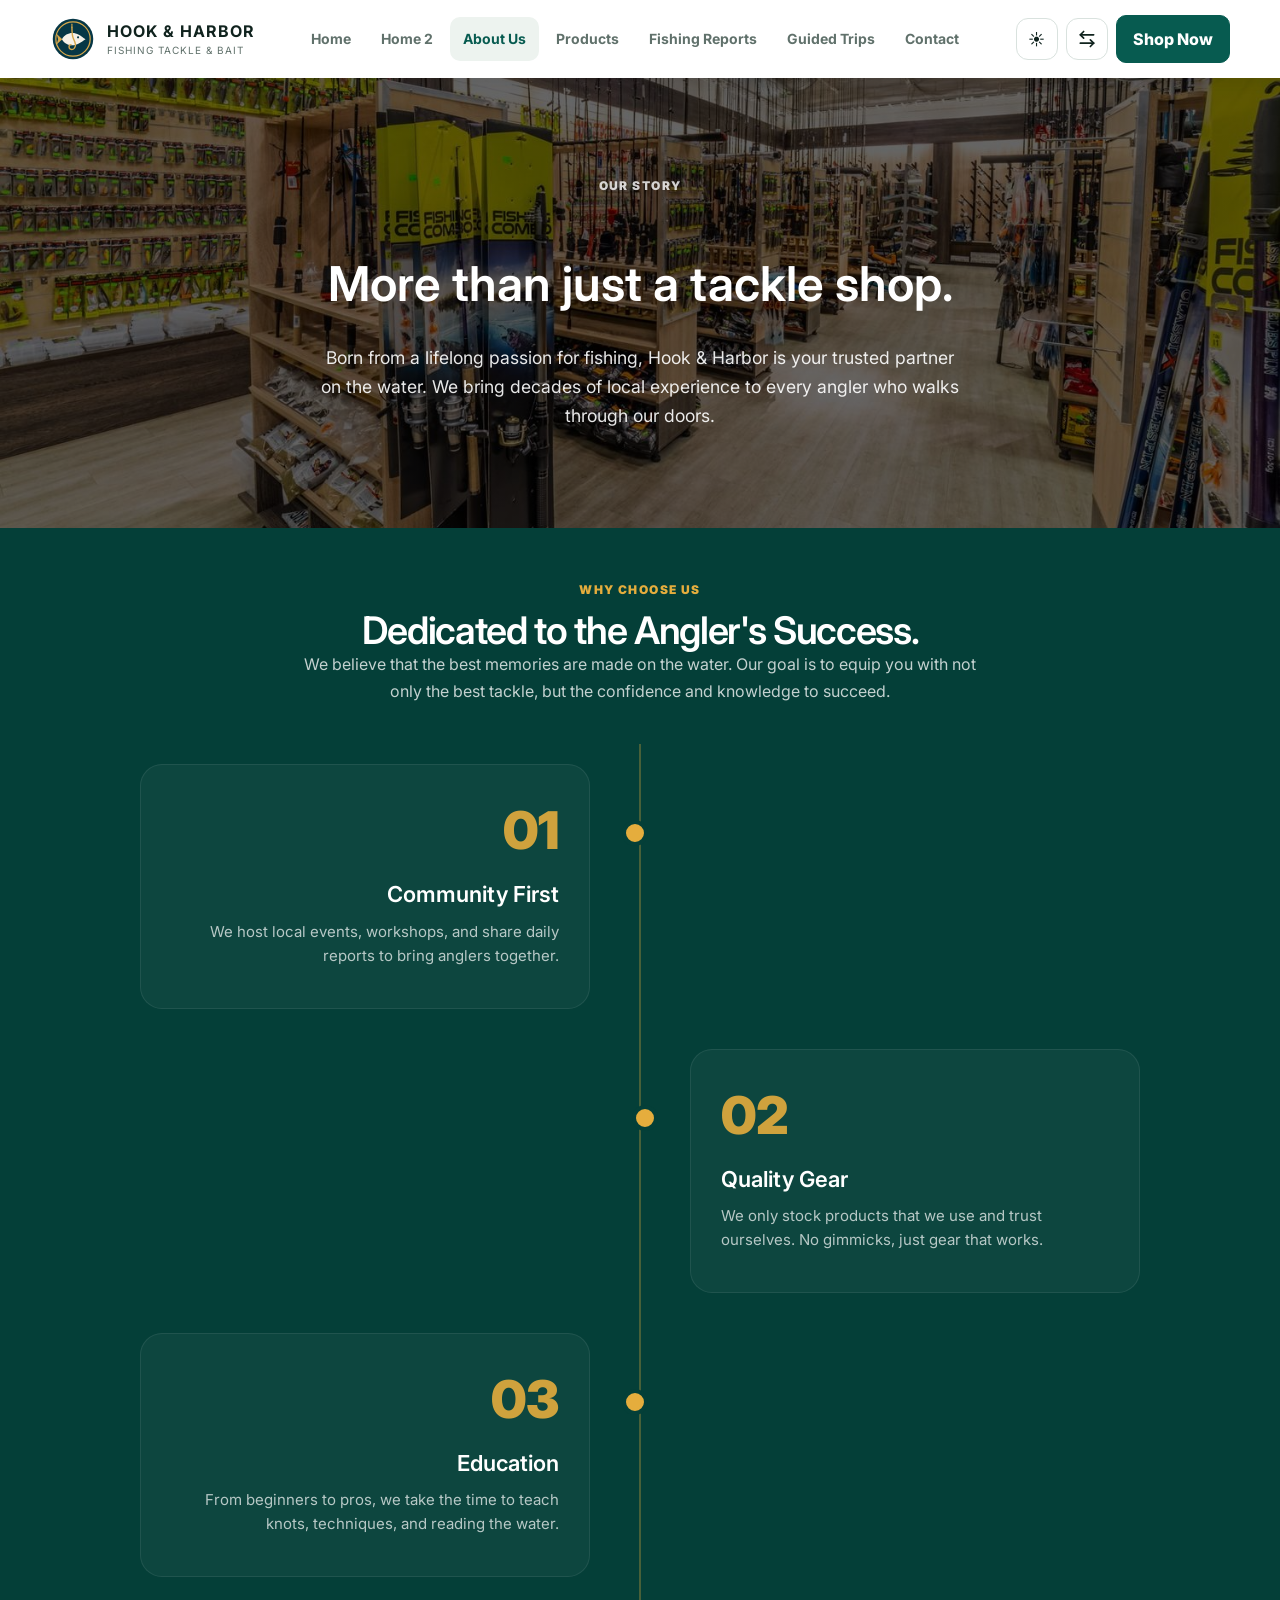
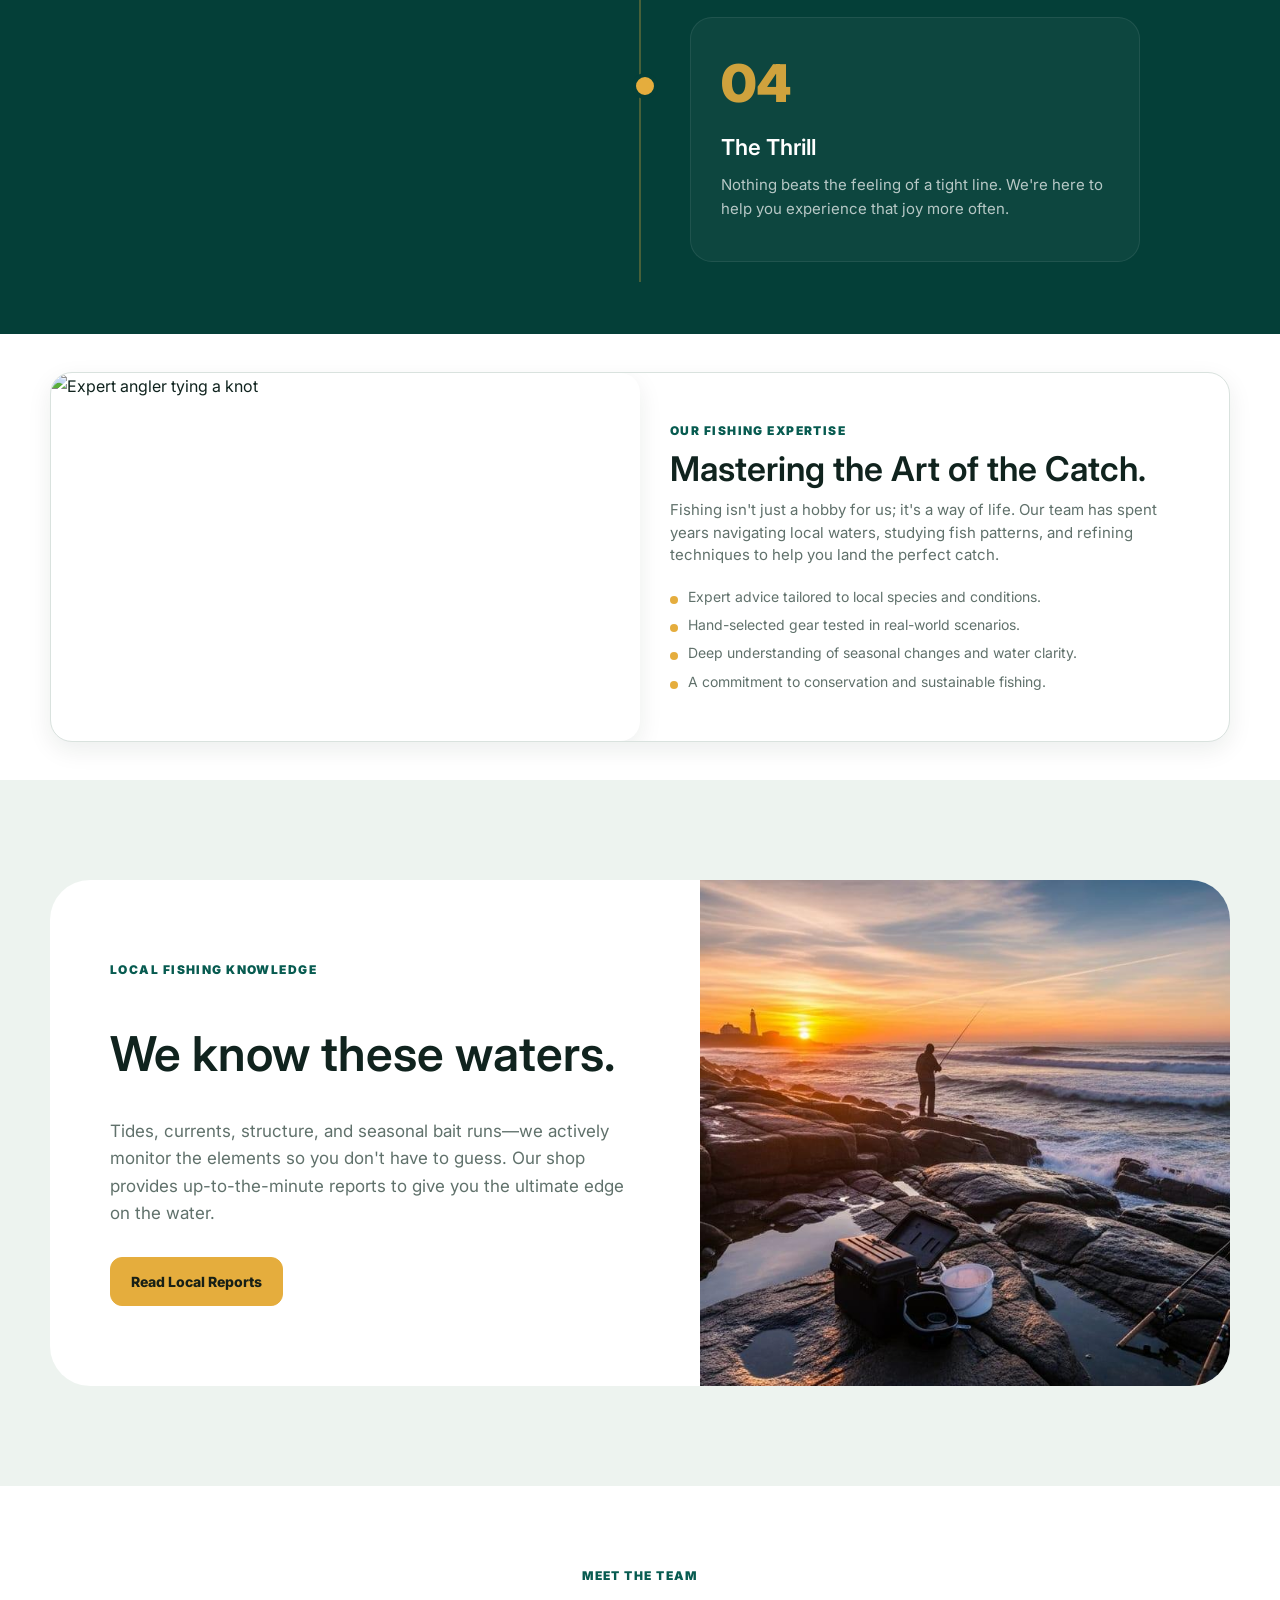
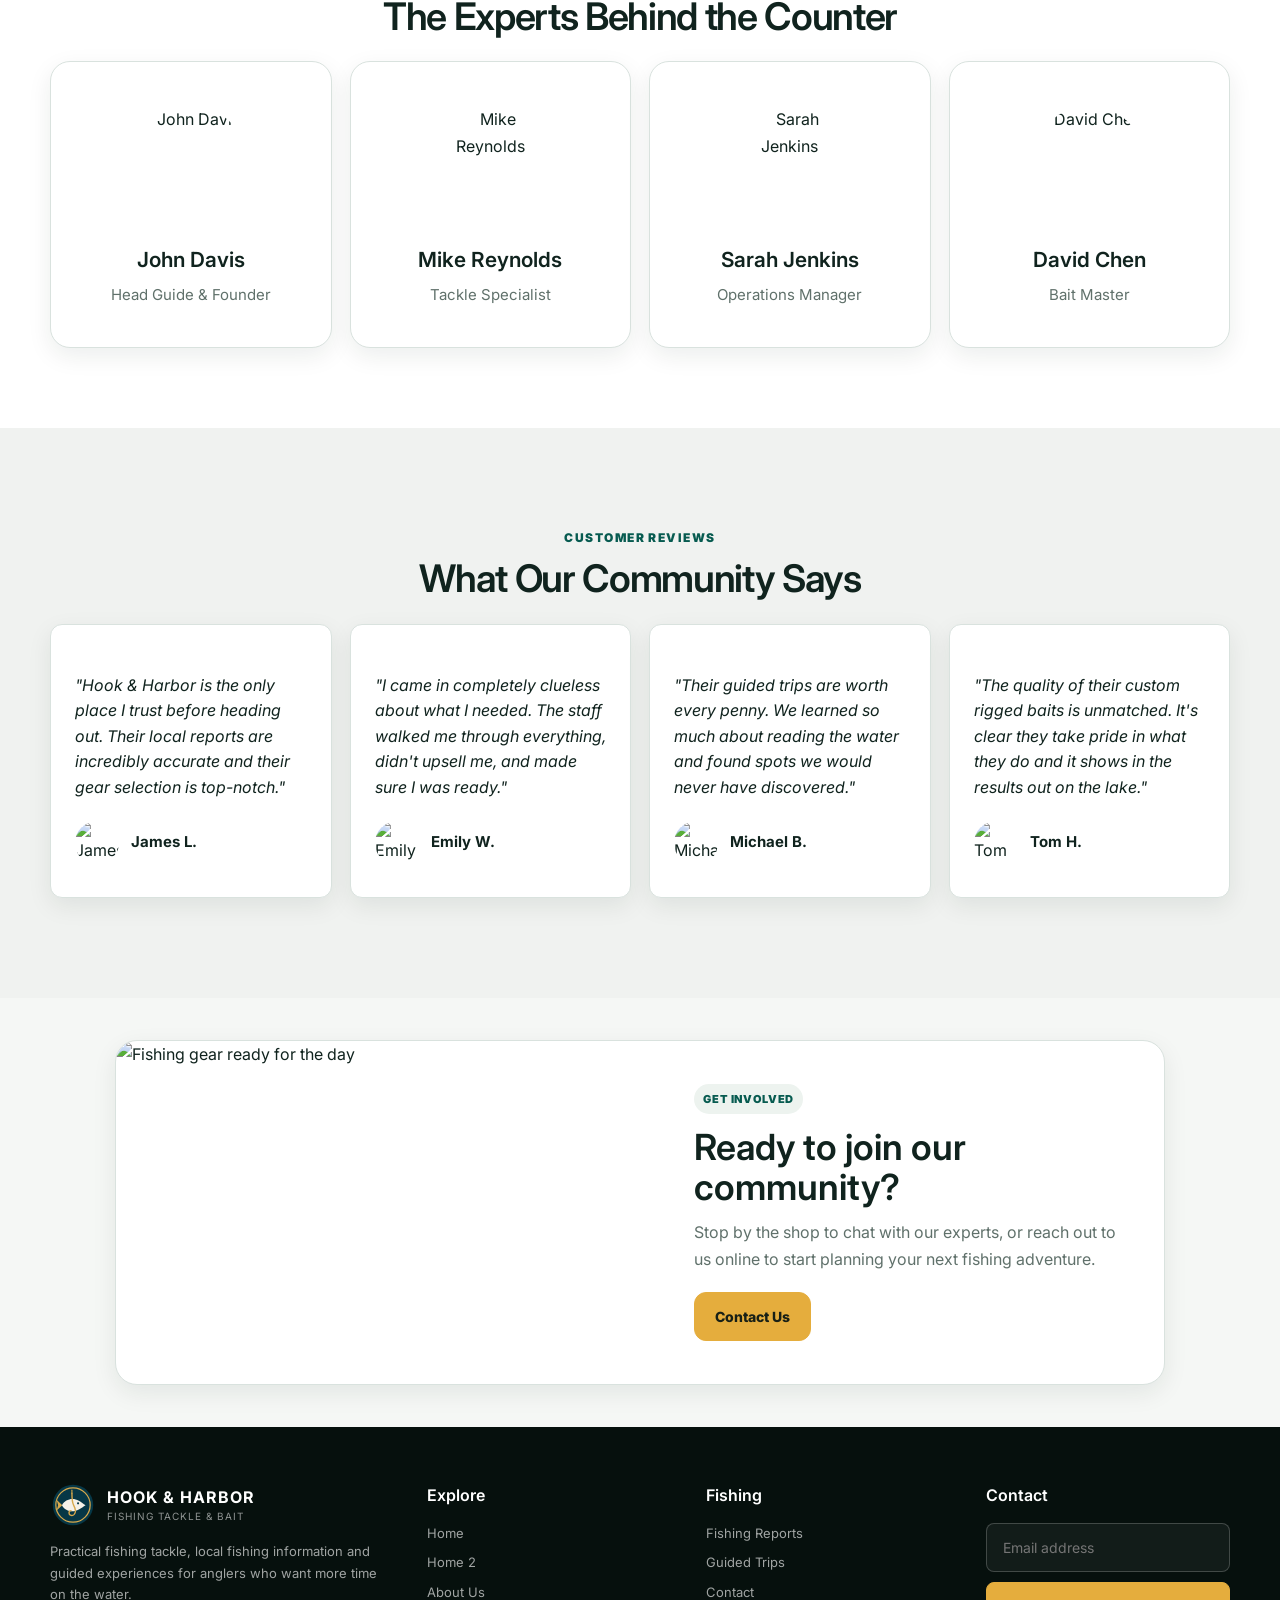
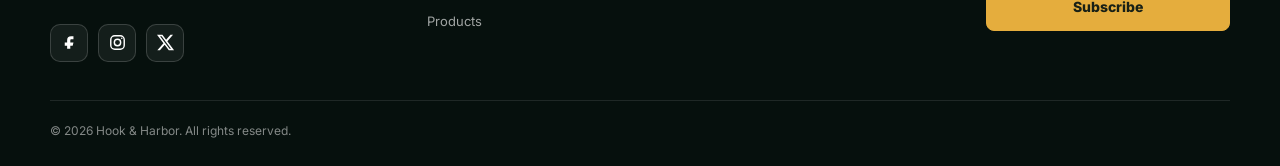
==== commit 8d79ecf3: "seventh commit" ====
--- a/about.html
+++ b/about.html
@@ -8,8 +8,20 @@
   <title>Hook & Harbor | Fishing Tackle & Bait Shop</title>
   <meta name="description"
     content="Hook & Harbor Fishing Tackle & Bait Shop &mdash; rods, reels, bait, tackle, local fishing reports and guided fishing trips.">
-  <link rel="stylesheet" href="css/style.css?v=20">
+  <link rel="preconnect" href="https://fonts.googleapis.com">
+  <link rel="preconnect" href="https://fonts.gstatic.com" crossorigin>
+  <link href="https://fonts.googleapis.com/css2?family=Inter:wght@400;600&display=swap" rel="stylesheet">
+  <link rel="stylesheet" href="css/style.css?v=22">
   <style>
+    /* Heading and paragraph font hierarchy */
+    h1, h2, h3, h4, h5, h6 {
+      font-weight: 600 !important;
+    }
+
+    p {
+      font-weight: 400 !important;
+    }
+
     /* Force hero section styling to bypass CSS cache */
     .hero {
       height: 100vh !important;
@@ -75,6 +87,18 @@
         width: 100% !important;
         max-width: 100% !important;
       }
+    }
+
+    /* Ensure text on white promo card remains dark in dark mode */
+    html.dark .floating-promo-text,
+    html.dark .floating-promo-text h2 {
+      color: #10231e !important;
+    }
+    html.dark .floating-promo-text p {
+      color: #60716b !important;
+    }
+    html.dark .floating-promo-text .section-kicker {
+      color: #075b50 !important;
     }
   </style>
 </head>
--- a/css/style.css
+++ b/css/style.css
@@ -1,3 +1,5 @@
+@import url('https://fonts.googleapis.com/css2?family=Inter:wght@400;600&display=swap');
+
 :root {
     --bg: #f5f7f5;
     --surface: #ffffff;
@@ -58,6 +60,19 @@
     line-height: 1.65;
 }
 
+h1,
+h2,
+h3,
+h4,
+h5,
+h6 {
+    font-weight: 600 !important;
+}
+
+p {
+    font-weight: 400 !important;
+}
+
 img {
     display: block;
     width: 100%;
@@ -2660,20 +2675,40 @@
     justify-content: center;
     align-items: flex-start;
     text-align: start;
+    color: #10231e;
 }
 
 .floating-promo-text h2 {
     font-size: clamp(34px, 4vw, 48px);
     margin-bottom: 20px;
     line-height: 1.1;
-    color: var(--ink);
+    color: #10231e;
 }
 
 .floating-promo-text p {
-    color: var(--muted);
+    color: #60716b;
     font-size: 17px;
     line-height: 1.6;
     margin-bottom: 30px;
+}
+
+/* Keep promo card text dark and readable in dark mode */
+html.dark .floating-promo-text,
+html.dark .floating-promo-text h2 {
+    color: #10231e !important;
+}
+
+html.dark .floating-promo-text p {
+    color: #60716b !important;
+}
+
+html.dark .floating-promo-text .section-kicker {
+    color: #075b50 !important;
+}
+
+html.dark .floating-promo-text .eyebrow-badge {
+    color: #b98218 !important;
+    background: rgba(229, 173, 61, 0.15) !important;
 }
 
 [dir="rtl"] .glass-card {
@@ -4352,7 +4387,7 @@
     cursor: pointer;
     list-style: none;
     font-size: 1.08rem;
-    font-weight: 700;
+    font-weight: 600;
     color: var(--ink);
     user-select: none;
     transition: color 0.2s ease, background-color 0.2s ease;
